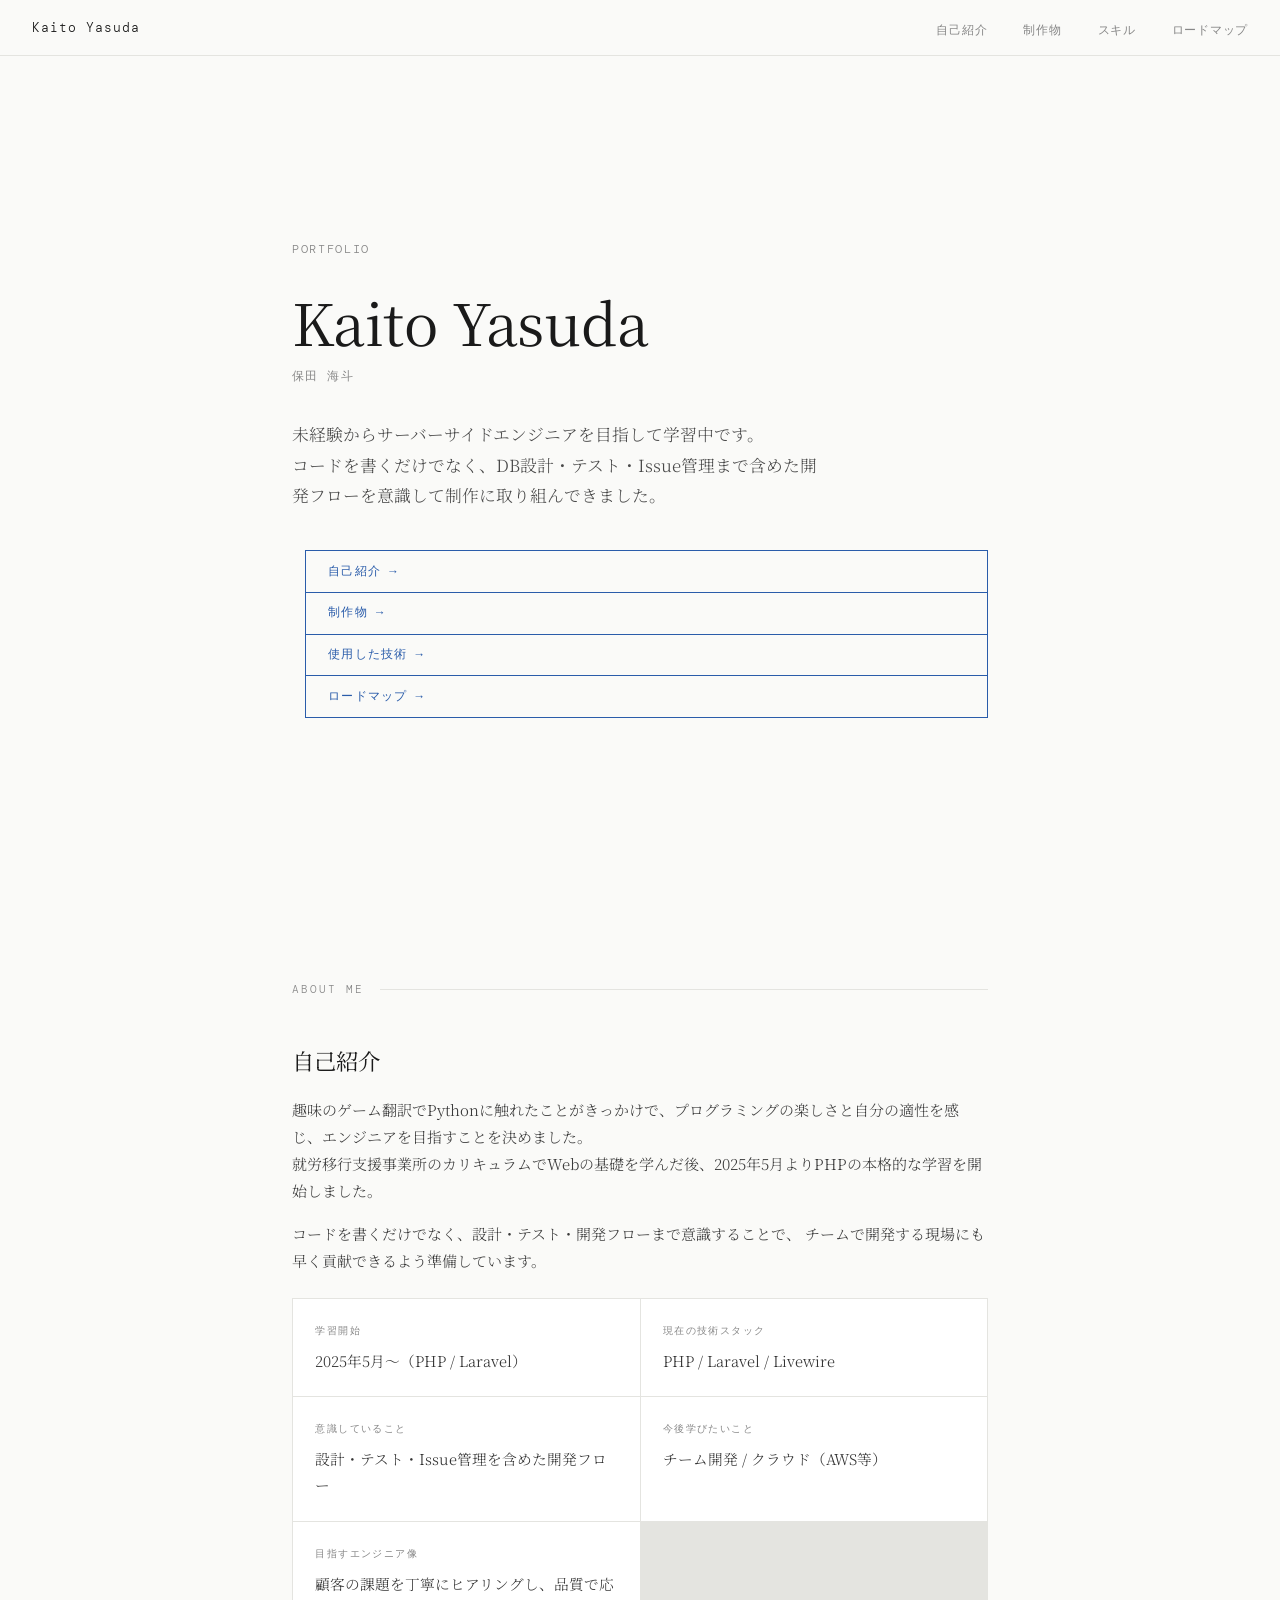
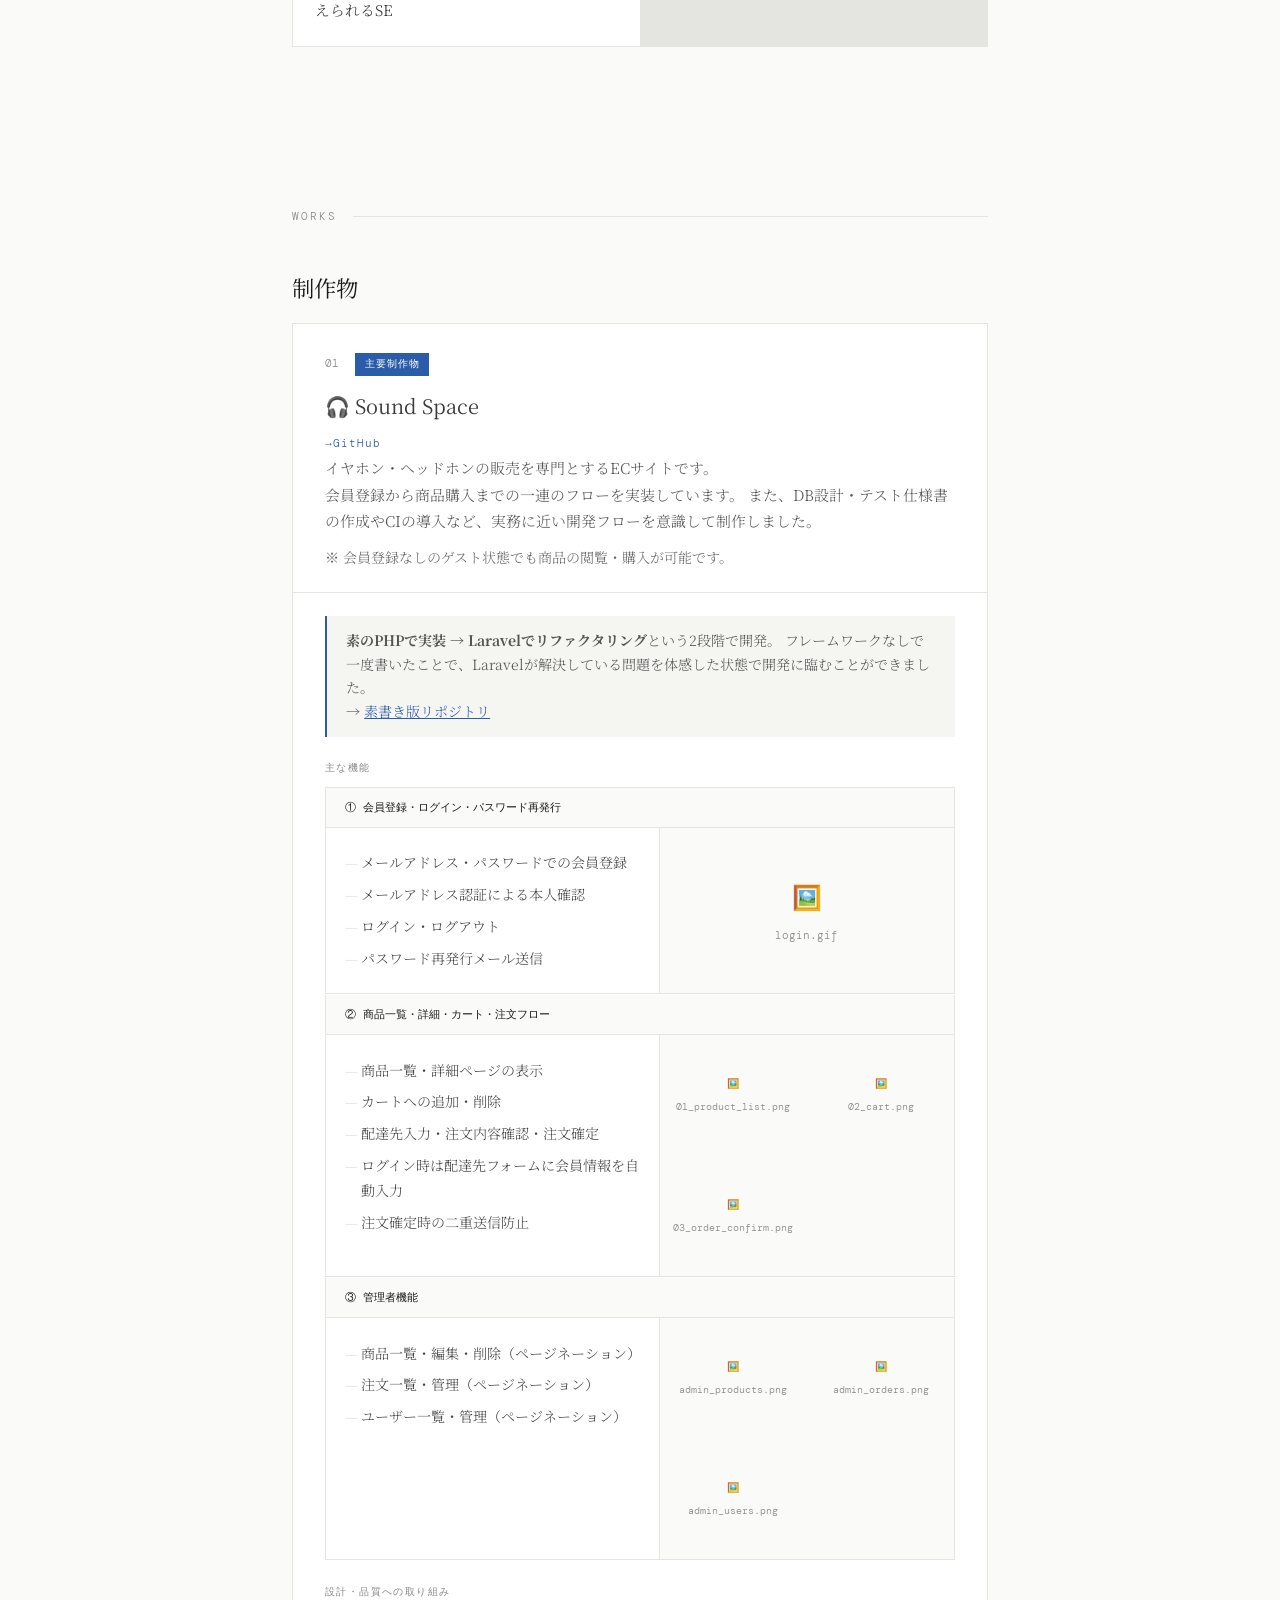
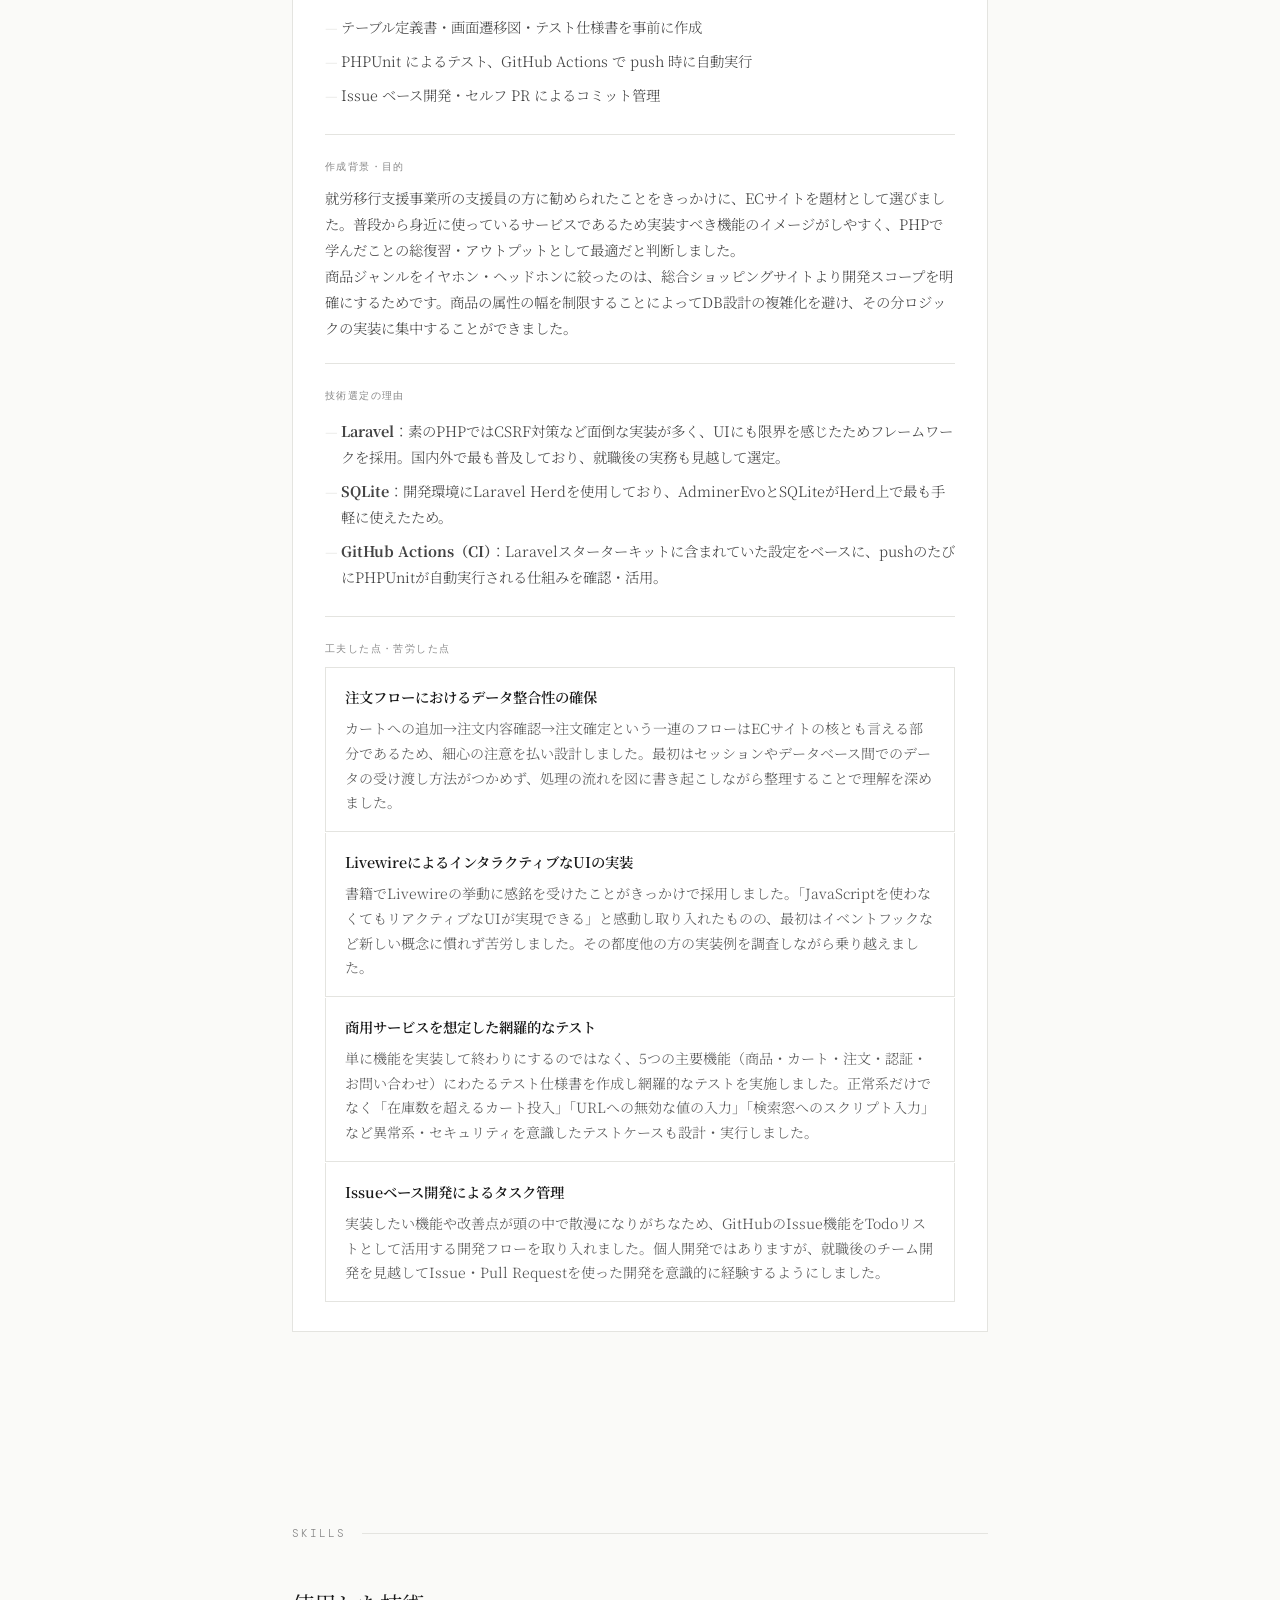
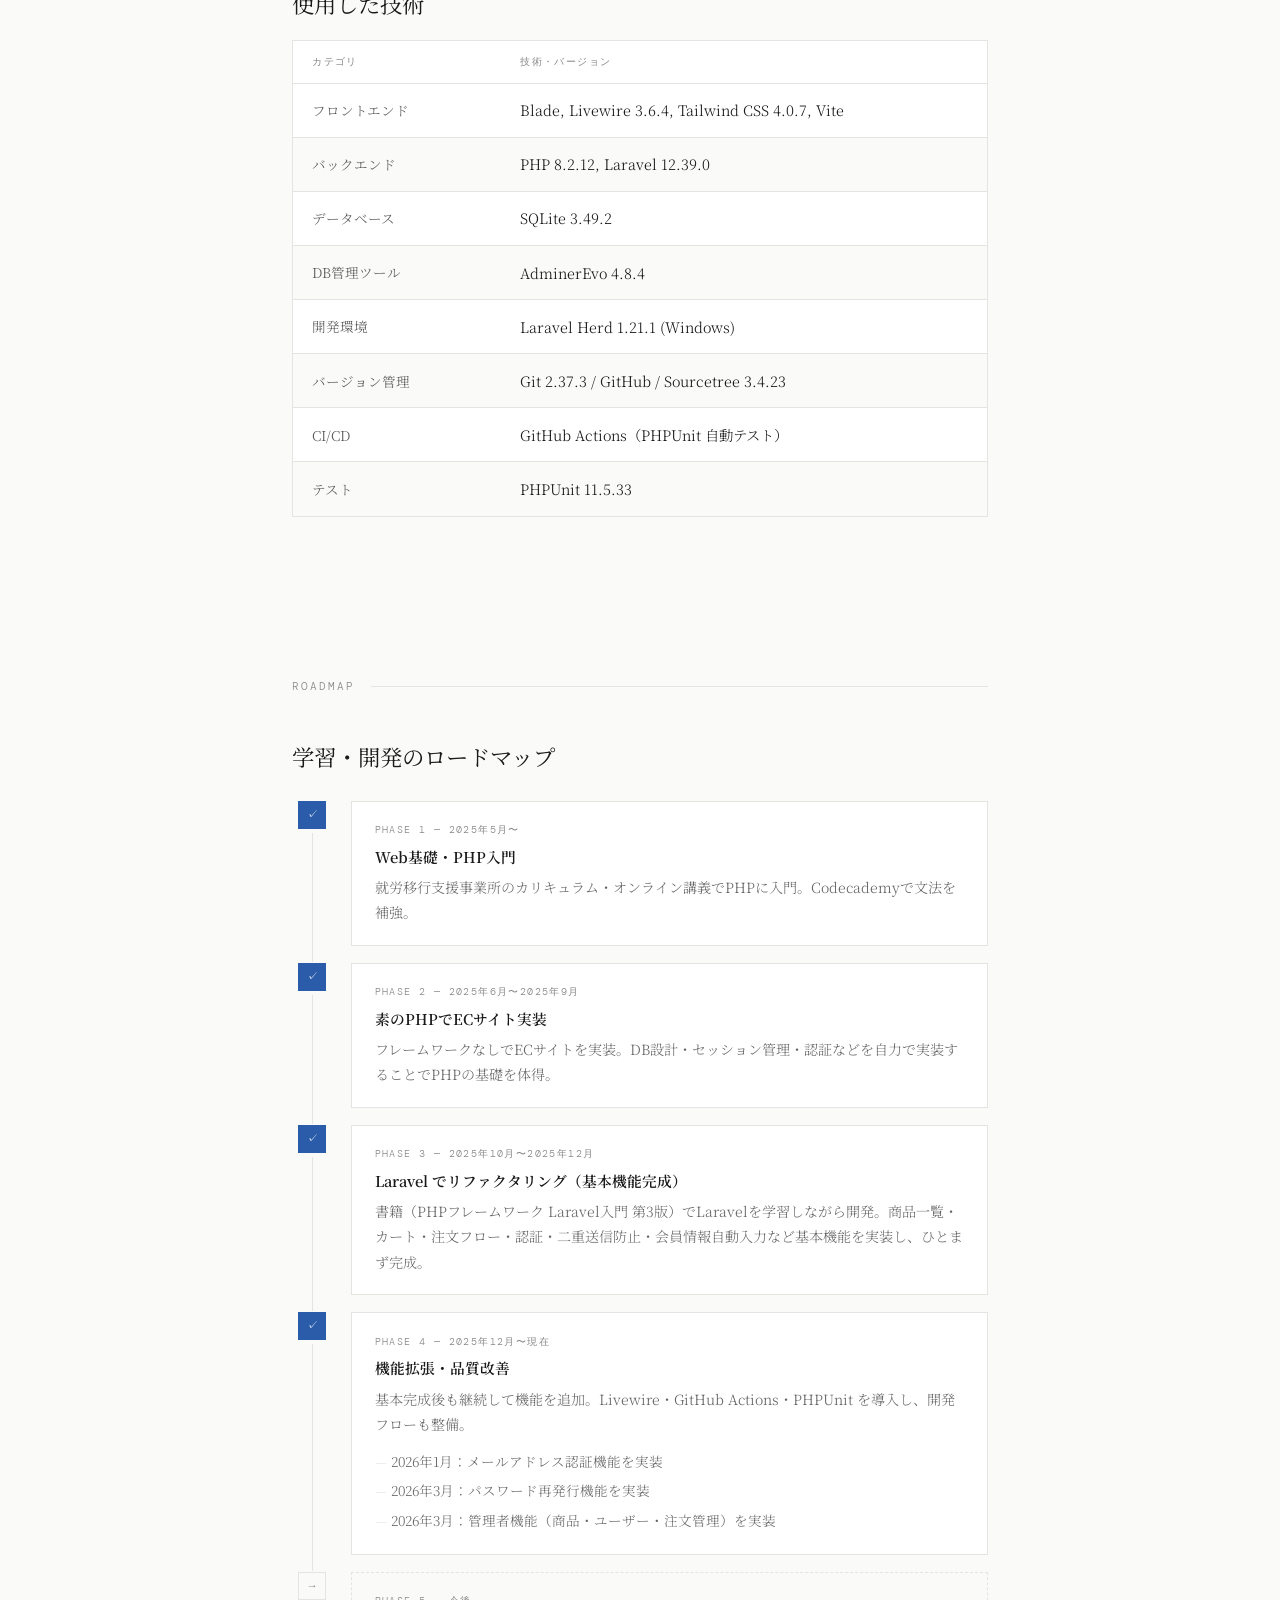
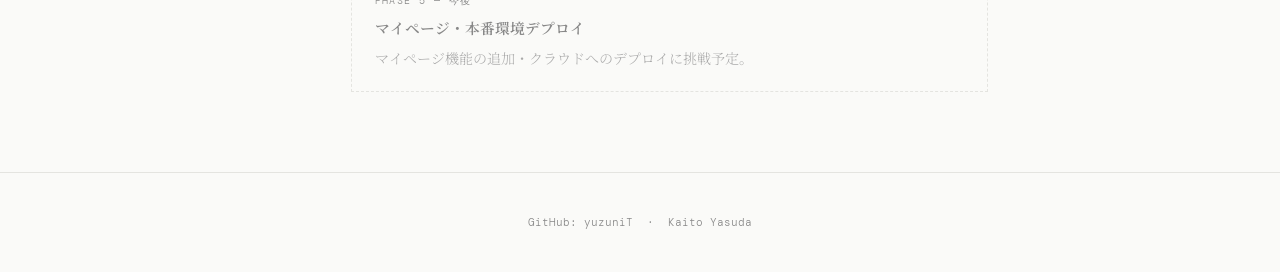
==== index.html @ 5528aaf4 "Add files via upload" ====
<!DOCTYPE html>
<html lang="ja">
<head>
  <meta charset="UTF-8">
  <meta name="viewport" content="width=device-width, initial-scale=1.0">
  <title>Portfolio | Kaito Yasuda</title>
  <link rel="preconnect" href="https://fonts.googleapis.com">
  <link href="https://fonts.googleapis.com/css2?family=Noto+Serif+JP:wght@300;400;600&family=DM+Mono:wght@300;400&display=swap" rel="stylesheet">
  <style>
    :root {
      --bg: #fafaf8;
      --text: #1a1a1a;
      --muted: #888;
      --accent: #2a5caa;
      --border: #e4e4e0;
      --card: #ffffff;
    }

    *, *::before, *::after { box-sizing: border-box; margin: 0; padding: 0; }
    html { scroll-behavior: smooth; }

    body {
      background: var(--bg);
      color: var(--text);
      font-family: 'Noto Serif JP', serif;
      font-weight: 300;
      line-height: 1.8;
      font-size: 15px;
    }

    /* ── HEADER ── */
    header {
      position: fixed;
      top: 0; left: 0; right: 0;
      z-index: 100;
      background: rgba(250,250,248,0.92);
      backdrop-filter: blur(8px);
      border-bottom: 1px solid var(--border);
      padding: 0 2rem;
      height: 56px;
      display: flex;
      align-items: center;
      justify-content: space-between;
    }

    .logo {
      font-family: 'DM Mono', monospace;
      font-size: 13px;
      letter-spacing: 0.08em;
      color: var(--text);
      text-decoration: none;
    }

    nav a {
      font-family: 'DM Mono', monospace;
      font-size: 12px;
      letter-spacing: 0.06em;
      color: var(--muted);
      text-decoration: none;
      margin-left: 2rem;
      transition: color 0.2s;
    }
    nav a:hover { color: var(--text); }

    /* ── LAYOUT ── */
    main { padding-top: 56px; }

    section {
      max-width: 760px;
      margin: 0 auto;
      padding: 80px 2rem;
    }

    .section-label {
      font-family: 'DM Mono', monospace;
      font-size: 11px;
      letter-spacing: 0.18em;
      color: var(--muted);
      text-transform: uppercase;
      margin-bottom: 2.5rem;
      display: flex;
      align-items: center;
      gap: 1rem;
    }
    .section-label::after {
      content: '';
      flex: 1;
      height: 1px;
      background: var(--border);
    }

    h1 {
      font-size: clamp(2rem, 5vw, 3rem);
      font-weight: 400;
      line-height: 1.3;
      letter-spacing: -0.01em;
      margin-bottom: 1.5rem;
    }

    h2 {
      font-size: 1.4rem;
      font-weight: 400;
      margin-bottom: 1rem;
    }

    p { color: #3a3a3a; margin-bottom: 1rem; }
    p:last-child { margin-bottom: 0; }

    /* ── HERO ── */
    #hero {
      min-height: calc(100vh - 56px);
      display: flex;
      flex-direction: column;
      justify-content: center;
      padding-top: 0;
      padding-bottom: 0;
    }

    .hero-sub {
      font-family: 'DM Mono', monospace;
      font-size: 12px;
      letter-spacing: 0.14em;
      color: var(--muted);
      margin-bottom: 1.5rem;
    }

    .hero-desc {
      font-size: 1.05rem;
      max-width: 540px;
      color: #4a4a4a;
      margin-bottom: 2.5rem;
    }

    .btn {
      display: inline-flex;
      align-items: center;
      gap: 0.5rem;
      font-family: 'DM Mono', monospace;
      font-size: 12px;
      letter-spacing: 0.1em;
      color: var(--accent);
      text-decoration: none;
      border: 1px solid var(--accent);
      padding: 0.6rem 1.4rem;
      transition: background 0.2s, color 0.2s;
    }
    .btn:hover { background: var(--accent); color: white; }

    /* ── STRENGTH ── */
    .strength-grid {
      display: grid;
      grid-template-columns: repeat(3, 1fr);
      gap: 1px;
      background: var(--border);
      border: 1px solid var(--border);
      margin-top: 1.5rem;
    }

    .strength-item {
      background: var(--card);
      padding: 1.4rem;
    }

    .strength-icon {
      font-size: 1.4rem;
      margin-bottom: 0.6rem;
    }

    .strength-title {
      font-size: 0.88rem;
      font-weight: 600;
      color: var(--text);
      margin-bottom: 0.4rem;
    }

    .strength-desc {
      font-size: 0.82rem;
      color: #666;
      line-height: 1.6;
      margin: 0;
    }

    /* ── SKILLS ── */
    .skill-grid {
      display: grid;
      grid-template-columns: repeat(auto-fill, minmax(200px, 1fr));
      gap: 1px;
      background: var(--border);
      border: 1px solid var(--border);
      margin-top: 1px;
    }

    .skill-item {
      background: var(--card);
      padding: 1.2rem 1.4rem;
    }

    .skill-cat {
      font-family: 'DM Mono', monospace;
      font-size: 10px;
      letter-spacing: 0.14em;
      color: var(--muted);
      text-transform: uppercase;
      margin-bottom: 0.5rem;
    }

    .skill-tags {
      display: flex;
      flex-wrap: wrap;
      gap: 0.4rem;
    }

    .tag {
      font-family: 'DM Mono', monospace;
      font-size: 11px;
      background: var(--bg);
      border: 1px solid var(--border);
      padding: 0.2rem 0.55rem;
      color: var(--text);
    }

    /* ── WORKS ── */
    .work-card {
      border: 1px solid var(--border);
      background: var(--card);
      margin-bottom: 2rem;
      overflow: hidden;
      transition: box-shadow 0.2s;
    }
    .work-card:hover { box-shadow: 0 4px 24px rgba(0,0,0,0.07); }

    .work-header {
      padding: 1.8rem 2rem 1.4rem;
      border-bottom: 1px solid var(--border);
    }

    .work-meta {
      display: flex;
      align-items: center;
      gap: 1rem;
      margin-bottom: 0.8rem;
    }

    .work-num {
      font-family: 'DM Mono', monospace;
      font-size: 11px;
      color: var(--muted);
    }

    .work-badge {
      font-family: 'DM Mono', monospace;
      font-size: 10px;
      letter-spacing: 0.1em;
      background: var(--accent);
      color: white;
      padding: 0.15rem 0.6rem;
    }

    .work-title {
      font-size: 1.25rem;
      font-weight: 400;
      margin-bottom: 0.6rem;
    }

    .work-desc { font-size: 0.93rem; color: #555; margin-bottom: 0; }

    .work-body { padding: 1.4rem 2rem 1.8rem; }

    .work-section-label {
      font-family: 'DM Mono', monospace;
      font-size: 10px;
      letter-spacing: 0.14em;
      color: var(--muted);
      text-transform: uppercase;
      margin-bottom: 0.6rem;
    }

    .work-tech {
      display: flex;
      flex-wrap: wrap;
      gap: 0.4rem;
      margin-bottom: 1.4rem;
    }

    .work-features { margin-bottom: 1.4rem; }

    .work-features ul { list-style: none; padding: 0; }

    .work-features li {
      font-size: 0.9rem;
      color: #444;
      padding: 0.25rem 0 0.25rem 1rem;
      position: relative;
    }
    .work-features li::before {
      content: '—';
      position: absolute;
      left: 0;
      color: var(--border);
    }

    .refactor-note {
      background: #f5f5f2;
      border-left: 2px solid var(--accent);
      padding: 0.8rem 1.2rem;
      margin-bottom: 1.4rem;
      font-size: 0.88rem;
      color: #555;
      line-height: 1.7;
    }
    .refactor-note a { color: var(--accent); }

    .work-links { display: flex; gap: 1rem; }

    .work-link {
      font-family: 'DM Mono', monospace;
      font-size: 11px;
      letter-spacing: 0.1em;
      color: var(--accent);
      text-decoration: none;
      border-bottom: 1px solid transparent;
      transition: border-color 0.2s;
    }
    .work-link:hover { border-color: var(--accent); }

    /* ── ABOUT ── */
    .about-grid {
      display: grid;
      grid-template-columns: 1fr 1fr;
      gap: 1px;
      background: var(--border);
      border: 1px solid var(--border);
      margin-top: 1.5rem;
    }

    .about-item {
      background: var(--card);
      padding: 1.4rem;
    }

    .about-label {
      font-family: 'DM Mono', monospace;
      font-size: 10px;
      letter-spacing: 0.14em;
      color: var(--muted);
      text-transform: uppercase;
      margin-bottom: 0.5rem;
    }

    .about-val { font-size: 0.92rem; color: #333; margin: 0; }

    /* ── FOOTER ── */
    footer {
      border-top: 1px solid var(--border);
      text-align: center;
      padding: 2.5rem;
      font-family: 'DM Mono', monospace;
      font-size: 11px;
      color: var(--muted);
    }
    footer a { color: var(--muted); text-decoration: none; }
    footer a:hover { color: var(--text); }

    /* ── FADE IN ── */
    .fade-in {
      opacity: 0;
      transform: translateY(16px);
      transition: opacity 0.6s ease, transform 0.6s ease;
    }
    .fade-in.visible { opacity: 1; transform: none; }

    @media (max-width: 600px) {
      .about-grid, .strength-grid { grid-template-columns: 1fr; }
      nav a { margin-left: 1rem; }
      .work-header, .work-body { padding-left: 1.2rem; padding-right: 1.2rem; }
    }
  </style>
</head>
<body>

<header>
  <a href="#" class="logo">Kaito Yasuda</a>
  <nav>
    <a href="#about">自己紹介</a>
    <a href="#works">制作物</a>
    <a href="#skills">スキル</a>
    <a href="#roadmap">ロードマップ</a>
  </nav>
</header>

<main>

  <!-- HERO -->
  <section id="hero">
    <p class="hero-sub">PORTFOLIO</p>
    <h1 style="font-size: clamp(2.4rem, 6vw, 3.6rem); margin-bottom: 0.4rem;">Kaito Yasuda</h1>
    <p style="font-family: 'DM Mono', monospace; font-size: 12px; letter-spacing: 0.12em; color: var(--muted); margin-bottom: 2rem;">保田 海斗</p>
    <p class="hero-desc">
      未経験からサーバーサイドエンジニアを目指して学習中です。<br>
      コードを書くだけでなく、DB設計・テスト・Issue管理まで含めた開発フローを意識して制作に取り組んできました。
    </p>
    <a href="#about" class="btn" style="margin-left: 0.8rem; margin-bottom: -1px;">自己紹介 →</a>
    <a href="#works" class="btn" style="margin-left: 0.8rem; margin-bottom: -1px;">制作物 →</a>
    <a href="#skills" class="btn" style="margin-left: 0.8rem; margin-bottom: -1px;">使用した技術 →</a>
    <a href="#roadmap" class="btn" style="margin-left: 0.8rem; margin-bottom: -1px;">ロードマップ →</a>
  </section>

  <!-- ABOUT -->
  <section id="about">
    <p class="section-label">About Me</p>
    <h2>自己紹介</h2>
    <p>
      趣味のゲーム翻訳でPythonに触れたことがきっかけで、プログラミングの楽しさと自分の適性を感じ、エンジニアを目指すことを決めました。<br>
      就労移行支援事業所のカリキュラムでWebの基礎を学んだ後、2025年5月よりPHPの本格的な学習を開始しました。
    </p>
    <p>
      コードを書くだけでなく、設計・テスト・開発フローまで意識することで、
      チームで開発する現場にも早く貢献できるよう準備しています。
    </p>
    <div class="about-grid fade-in">
      <div class="about-item">
        <p class="about-label">学習開始</p>
        <p class="about-val">2025年5月〜（PHP / Laravel）</p>
      </div>
      <div class="about-item">
        <p class="about-label">現在の技術スタック</p>
        <p class="about-val">PHP / Laravel / Livewire</p>
      </div>
      <div class="about-item">
        <p class="about-label">意識していること</p>
        <p class="about-val">設計・テスト・Issue管理を含めた開発フロー</p>
      </div>
      <div class="about-item">
        <p class="about-label">今後学びたいこと</p>
        <p class="about-val">チーム開発 / クラウド（AWS等）</p>
      </div>
      <div class="about-item">
        <p class="about-label">目指すエンジニア像</p>
        <p class="about-val">顧客の課題を丁寧にヒアリングし、品質で応えられるSE</p>
      </div>
    </div>
  </section>

  <!-- WORKS -->
  <section id="works">
    <p class="section-label">Works</p>
    <h2>制作物</h2>

    <div class="work-card fade-in">
      <div class="work-header">
        <div class="work-meta">
          <span class="work-num">01</span>
          <span class="work-badge">主要制作物</span>
        </div>
        <p class="work-title">🎧️ Sound Space</p>

        <div class="work-links">
          <a href="https://github.com/yuzuniT/shop_laravel" target="_blank" class="work-link">→GitHub</a>
        </div>

        <p class="work-desc">
          イヤホン・ヘッドホンの販売を専門とするECサイトです。<br>
          会員登録から商品購入までの一連のフローを実装しています。
          また、DB設計・テスト仕様書の作成やCIの導入など、実務に近い開発フローを意識して制作しました。
        </p>
        <p style="font-size: 0.88rem; color: #666; margin-top: 0.6rem;">
          ※ 会員登録なしのゲスト状態でも商品の閲覧・購入が可能です。
        </p>
      </div>
      <div class="work-body">

        <div class="refactor-note">
          <strong>素のPHPで実装 → Laravelでリファクタリング</strong>という2段階で開発。
          フレームワークなしで一度書いたことで、Laravelが解決している問題を体感した状態で開発に臨むことができました。<br>
          → <a href="https://github.com/yuzuniT/shop" target="_blank">素書き版リポジトリ</a>
        </div>

        <div class="work-features">
          <p class="work-section-label">主な機能</p>

          <!-- 機能①：会員登録・認証 -->
          <div style="border: 1px solid var(--border); margin-bottom: 1px;">
            <div style="background: var(--bg); padding: 0.6rem 1.2rem; border-bottom: 1px solid var(--border);">
              <p style="font-family: 'DM Mono', monospace; font-size: 11px; color: var(--text); margin: 0;">① 会員登録・ログイン・パスワード再発行</p>
            </div>
            <div style="display: flex; gap: 0; flex-wrap: wrap;">
              <div style="flex: 1; min-width: 260px; padding: 1.2rem; border-right: 1px solid var(--border);">
                <ul style="list-style: none; padding: 0; margin: 0;">
                  <li style="font-size: 0.88rem; color: #444; padding: 0.2rem 0 0.2rem 1rem; position: relative;"><span style="position: absolute; left: 0; color: var(--border);">—</span>メールアドレス・パスワードでの会員登録</li>
                  <li style="font-size: 0.88rem; color: #444; padding: 0.2rem 0 0.2rem 1rem; position: relative;"><span style="position: absolute; left: 0; color: var(--border);">—</span>メールアドレス認証による本人確認</li>
                  <li style="font-size: 0.88rem; color: #444; padding: 0.2rem 0 0.2rem 1rem; position: relative;"><span style="position: absolute; left: 0; color: var(--border);">—</span>ログイン・ログアウト</li>
                  <li style="font-size: 0.88rem; color: #444; padding: 0.2rem 0 0.2rem 1rem; position: relative;"><span style="position: absolute; left: 0; color: var(--border);">—</span>パスワード再発行メール送信</li>
                </ul>
              </div>
              <div style="flex: 1; min-width: 260px; background: var(--bg); display: flex; align-items: center; justify-content: center; min-height: 160px;">
                <img src="docs/screenshots/login.gif" alt="ログインの流れ" style="width: 100%; display: block;" onerror="this.style.display='none'; this.nextElementSibling.style.display='flex';">
                <div style="display: none; flex-direction: column; align-items: center; justify-content: center; min-height: 160px; color: var(--muted); font-family: 'DM Mono', monospace; font-size: 11px; gap: 0.4rem; width: 100%;">
                  <span style="font-size: 1.5rem;">🖼️</span><span>login.gif</span>
                </div>
              </div>
            </div>
          </div>

          <!-- 機能②：商品・購入フロー -->
          <div style="border: 1px solid var(--border); border-top: none; margin-bottom: 1px;">
            <div style="background: var(--bg); padding: 0.6rem 1.2rem; border-bottom: 1px solid var(--border);">
              <p style="font-family: 'DM Mono', monospace; font-size: 11px; color: var(--text); margin: 0;">② 商品一覧・詳細・カート・注文フロー</p>
            </div>
            <div style="display: flex; gap: 0; flex-wrap: wrap;">
              <div style="flex: 1; min-width: 260px; padding: 1.2rem; border-right: 1px solid var(--border);">
                <ul style="list-style: none; padding: 0; margin: 0;">
                  <li style="font-size: 0.88rem; color: #444; padding: 0.2rem 0 0.2rem 1rem; position: relative;"><span style="position: absolute; left: 0; color: var(--border);">—</span>商品一覧・詳細ページの表示</li>
                  <li style="font-size: 0.88rem; color: #444; padding: 0.2rem 0 0.2rem 1rem; position: relative;"><span style="position: absolute; left: 0; color: var(--border);">—</span>カートへの追加・削除</li>
                  <li style="font-size: 0.88rem; color: #444; padding: 0.2rem 0 0.2rem 1rem; position: relative;"><span style="position: absolute; left: 0; color: var(--border);">—</span>配達先入力・注文内容確認・注文確定</li>
                  <li style="font-size: 0.88rem; color: #444; padding: 0.2rem 0 0.2rem 1rem; position: relative;"><span style="position: absolute; left: 0; color: var(--border);">—</span>ログイン時は配達先フォームに会員情報を自動入力</li>
                  <li style="font-size: 0.88rem; color: #444; padding: 0.2rem 0 0.2rem 1rem; position: relative;"><span style="position: absolute; left: 0; color: var(--border);">—</span>注文確定時の二重送信防止</li>
                </ul>
              </div>
              <div style="flex: 1; min-width: 260px; background: var(--bg); display: grid; grid-template-columns: 1fr 1fr; gap: 1px;">
                <img src="docs/screenshots/01_product_list.png" alt="商品一覧" style="width: 100%; display: block;" onerror="this.style.display='none'; this.nextElementSibling.style.display='flex';">
                <div style="display: none; align-items: center; justify-content: center; min-height: 120px; color: var(--muted); font-family: 'DM Mono', monospace; font-size: 10px; background: var(--bg); flex-direction: column; gap: 0.3rem;"><span>🖼️</span><span>01_product_list.png</span></div>
                <img src="docs/screenshots/02_cart.png" alt="カート" style="width: 100%; display: block;" onerror="this.style.display='none'; this.nextElementSibling.style.display='flex';">
                <div style="display: none; align-items: center; justify-content: center; min-height: 120px; color: var(--muted); font-family: 'DM Mono', monospace; font-size: 10px; background: var(--bg); flex-direction: column; gap: 0.3rem;"><span>🖼️</span><span>02_cart.png</span></div>
                <img src="docs/screenshots/03_order_confirm.png" alt="注文確認" style="width: 100%; display: block;" onerror="this.style.display='none'; this.nextElementSibling.style.display='flex';">
                <div style="display: none; align-items: center; justify-content: center; min-height: 120px; color: var(--muted); font-family: 'DM Mono', monospace; font-size: 10px; background: var(--bg); flex-direction: column; gap: 0.3rem;"><span>🖼️</span><span>03_order_confirm.png</span></div>
              </div>
            </div>
          </div>

          <!-- 機能③：管理者機能 -->
          <div style="border: 1px solid var(--border); border-top: none;">
            <div style="background: var(--bg); padding: 0.6rem 1.2rem; border-bottom: 1px solid var(--border);">
              <p style="font-family: 'DM Mono', monospace; font-size: 11px; color: var(--text); margin: 0;">③ 管理者機能</p>
            </div>
            <div style="display: flex; gap: 0; flex-wrap: wrap;">
              <div style="flex: 1; min-width: 260px; padding: 1.2rem; border-right: 1px solid var(--border);">
                <ul style="list-style: none; padding: 0; margin: 0;">
                  <li style="font-size: 0.88rem; color: #444; padding: 0.2rem 0 0.2rem 1rem; position: relative;"><span style="position: absolute; left: 0; color: var(--border);">—</span>商品一覧・編集・削除（ページネーション）</li>
                  <li style="font-size: 0.88rem; color: #444; padding: 0.2rem 0 0.2rem 1rem; position: relative;"><span style="position: absolute; left: 0; color: var(--border);">—</span>注文一覧・管理（ページネーション）</li>
                  <li style="font-size: 0.88rem; color: #444; padding: 0.2rem 0 0.2rem 1rem; position: relative;"><span style="position: absolute; left: 0; color: var(--border);">—</span>ユーザー一覧・管理（ページネーション）</li>
                </ul>
              </div>
              <div style="flex: 1; min-width: 260px; background: var(--bg); display: grid; grid-template-columns: 1fr 1fr; gap: 1px;">
                <img src="docs/screenshots/admin_products.png" alt="管理者商品一覧" style="width: 100%; display: block;" onerror="this.style.display='none'; this.nextElementSibling.style.display='flex';">
                <div style="display: none; align-items: center; justify-content: center; min-height: 120px; color: var(--muted); font-family: 'DM Mono', monospace; font-size: 10px; background: var(--bg); flex-direction: column; gap: 0.3rem;"><span>🖼️</span><span>admin_products.png</span></div>
                <img src="docs/screenshots/admin_orders.png" alt="管理者注文一覧" style="width: 100%; display: block;" onerror="this.style.display='none'; this.nextElementSibling.style.display='flex';">
                <div style="display: none; align-items: center; justify-content: center; min-height: 120px; color: var(--muted); font-family: 'DM Mono', monospace; font-size: 10px; background: var(--bg); flex-direction: column; gap: 0.3rem;"><span>🖼️</span><span>admin_orders.png</span></div>
                <img src="docs/screenshots/admin_users.png" alt="管理者ユーザー一覧" style="width: 100%; display: block;" onerror="this.style.display='none'; this.nextElementSibling.style.display='flex';">
                <div style="display: none; align-items: center; justify-content: center; min-height: 120px; color: var(--muted); font-family: 'DM Mono', monospace; font-size: 10px; background: var(--bg); flex-direction: column; gap: 0.3rem;"><span>🖼️</span><span>admin_users.png</span></div>
              </div>
            </div>
          </div>

        </div>

        <div class="work-features">
          <p class="work-section-label">設計・品質への取り組み</p>
          <ul>
            <li>テーブル定義書・画面遷移図・テスト仕様書を事前に作成</li>
            <li>PHPUnit によるテスト、GitHub Actions で push 時に自動実行</li>
            <li>Issue ベース開発・セルフ PR によるコミット管理</li>
          </ul>
        </div>

        <div style="margin-top: 1.4rem; padding-top: 1.4rem; border-top: 1px solid var(--border);">
          <p class="work-section-label">作成背景・目的</p>
          <p style="font-size: 0.9rem; color: #444; margin-bottom: 0.6rem;">就労移行支援事業所の支援員の方に勧められたことをきっかけに、ECサイトを題材として選びました。普段から身近に使っているサービスであるため実装すべき機能のイメージがしやすく、PHPで学んだことの総復習・アウトプットとして最適だと判断しました。
            <br>商品ジャンルをイヤホン・ヘッドホンに絞ったのは、総合ショッピングサイトより開発スコープを明確にするためです。商品の属性の幅を制限することによってDB設計の複雑化を避け、その分ロジックの実装に集中することができました。</p>
        </div>

        <div style="margin-top: 1.4rem; padding-top: 1.4rem; border-top: 1px solid var(--border);">
          <p class="work-section-label">技術選定の理由</p>
          <ul class="work-features" style="margin-bottom: 0;">
            <ul>
              <li><strong>Laravel</strong>：素のPHPではCSRF対策など面倒な実装が多く、UIにも限界を感じたためフレームワークを採用。国内外で最も普及しており、就職後の実務も見越して選定。</li>
              <li><strong>SQLite</strong>：開発環境にLaravel Herdを使用しており、AdminerEvoとSQLiteがHerd上で最も手軽に使えたため。</li>
              <li><strong>GitHub Actions（CI）</strong>：Laravelスターターキットに含まれていた設定をベースに、pushのたびにPHPUnitが自動実行される仕組みを確認・活用。</li>
            </ul>
          </ul>
        </div>

        <div style="margin-top: 1.4rem; padding-top: 1.4rem; border-top: 1px solid var(--border);">
          <p class="work-section-label">工夫した点・苦労した点</p>
          <dl style="margin: 0;">

            <div style="border: 1px solid var(--border); margin-bottom: 1px; padding: 1rem 1.2rem;">
              <dt style="font-size: 0.9rem; font-weight: 600; color: var(--text); margin-bottom: 0.4rem;">注文フローにおけるデータ整合性の確保</dt>
              <dd style="font-size: 0.88rem; color: #555; line-height: 1.75; margin: 0;">カートへの追加→注文内容確認→注文確定という一連のフローはECサイトの核とも言える部分であるため、細心の注意を払い設計しました。最初はセッションやデータベース間でのデータの受け渡し方法がつかめず、処理の流れを図に書き起こしながら整理することで理解を深めました。</dd>
            </div>

            <div style="border: 1px solid var(--border); border-top: none; margin-bottom: 1px; padding: 1rem 1.2rem;">
              <dt style="font-size: 0.9rem; font-weight: 600; color: var(--text); margin-bottom: 0.4rem;">LivewireによるインタラクティブなUIの実装</dt>
              <dd style="font-size: 0.88rem; color: #555; line-height: 1.75; margin: 0;">書籍でLivewireの挙動に感銘を受けたことがきっかけで採用しました。「JavaScriptを使わなくてもリアクティブなUIが実現できる」と感動し取り入れたものの、最初はイベントフックなど新しい概念に慣れず苦労しました。その都度他の方の実装例を調査しながら乗り越えました。</dd>
            </div>

            <div style="border: 1px solid var(--border); border-top: none; margin-bottom: 1px; padding: 1rem 1.2rem;">
              <dt style="font-size: 0.9rem; font-weight: 600; color: var(--text); margin-bottom: 0.4rem;">商用サービスを想定した網羅的なテスト</dt>
              <dd style="font-size: 0.88rem; color: #555; line-height: 1.75; margin: 0;">単に機能を実装して終わりにするのではなく、5つの主要機能（商品・カート・注文・認証・お問い合わせ）にわたるテスト仕様書を作成し網羅的なテストを実施しました。正常系だけでなく「在庫数を超えるカート投入」「URLへの無効な値の入力」「検索窓へのスクリプト入力」など異常系・セキュリティを意識したテストケースも設計・実行しました。</dd>
            </div>

            <div style="border: 1px solid var(--border); border-top: none; padding: 1rem 1.2rem;">
              <dt style="font-size: 0.9rem; font-weight: 600; color: var(--text); margin-bottom: 0.4rem;">Issueベース開発によるタスク管理</dt>
              <dd style="font-size: 0.88rem; color: #555; line-height: 1.75; margin: 0;">実装したい機能や改善点が頭の中で散漫になりがちなため、GitHubのIssue機能をTodoリストとして活用する開発フローを取り入れました。個人開発ではありますが、就職後のチーム開発を見越してIssue・Pull Requestを使った開発を意識的に経験するようにしました。</dd>
            </div>

          </dl>
        </div>
      </div>
    </div>

  </section>

  <!-- SKILLS -->
  <section id="skills">
    <p class="section-label">Skills</p>
    <h2>使用した技術</h2>

    <table class="fade-in" style="width: 100%; border-collapse: collapse; margin-top: 1rem; font-size: 0.9rem;">
      <thead>
        <tr style="background: var(--card); border: 1px solid var(--border);">
          <th style="padding: 0.75rem 1.2rem; text-align: left; font-family: 'DM Mono', monospace; font-size: 10px; letter-spacing: 0.14em; color: var(--muted); text-transform: uppercase; font-weight: 400; width: 30%;">カテゴリ</th>
          <th style="padding: 0.75rem 1.2rem; text-align: left; font-family: 'DM Mono', monospace; font-size: 10px; letter-spacing: 0.14em; color: var(--muted); text-transform: uppercase; font-weight: 400;">技術・バージョン</th>
        </tr>
      </thead>
      <tbody>
        <tr style="border: 1px solid var(--border); border-top: none;">
          <td style="padding: 0.85rem 1.2rem; background: var(--card); color: #555; font-size: 0.85rem;">フロントエンド</td>
          <td style="padding: 0.85rem 1.2rem; background: var(--card); color: var(--text);">Blade, Livewire 3.6.4, Tailwind CSS 4.0.7, Vite</td>
        </tr>
        <tr style="border: 1px solid var(--border); border-top: none;">
          <td style="padding: 0.85rem 1.2rem; background: var(--bg); color: #555; font-size: 0.85rem;">バックエンド</td>
          <td style="padding: 0.85rem 1.2rem; background: var(--bg); color: var(--text);">PHP 8.2.12, Laravel 12.39.0</td>
        </tr>
        <tr style="border: 1px solid var(--border); border-top: none;">
          <td style="padding: 0.85rem 1.2rem; background: var(--card); color: #555; font-size: 0.85rem;">データベース</td>
          <td style="padding: 0.85rem 1.2rem; background: var(--card); color: var(--text);">SQLite 3.49.2</td>
        </tr>
        <tr style="border: 1px solid var(--border); border-top: none;">
          <td style="padding: 0.85rem 1.2rem; background: var(--bg); color: #555; font-size: 0.85rem;">DB管理ツール</td>
          <td style="padding: 0.85rem 1.2rem; background: var(--bg); color: var(--text);">AdminerEvo 4.8.4</td>
        </tr>
        <tr style="border: 1px solid var(--border); border-top: none;">
          <td style="padding: 0.85rem 1.2rem; background: var(--card); color: #555; font-size: 0.85rem;">開発環境</td>
          <td style="padding: 0.85rem 1.2rem; background: var(--card); color: var(--text);">Laravel Herd 1.21.1 (Windows)</td>
        </tr>
        <tr style="border: 1px solid var(--border); border-top: none;">
          <td style="padding: 0.85rem 1.2rem; background: var(--bg); color: #555; font-size: 0.85rem;">バージョン管理</td>
          <td style="padding: 0.85rem 1.2rem; background: var(--bg); color: var(--text);">Git 2.37.3 / GitHub / Sourcetree 3.4.23</td>
        </tr>
        <tr style="border: 1px solid var(--border); border-top: none;">
          <td style="padding: 0.85rem 1.2rem; background: var(--card); color: #555; font-size: 0.85rem;">CI/CD</td>
          <td style="padding: 0.85rem 1.2rem; background: var(--card); color: var(--text);">GitHub Actions（PHPUnit 自動テスト）</td>
        </tr>
        <tr style="border: 1px solid var(--border); border-top: none;">
          <td style="padding: 0.85rem 1.2rem; background: var(--bg); color: #555; font-size: 0.85rem;">テスト</td>
          <td style="padding: 0.85rem 1.2rem; background: var(--bg); color: var(--text);">PHPUnit 11.5.33</td>
        </tr>
      </tbody>
    </table>
  </section>

  <!-- ROADMAP -->
  <section id="roadmap">
    <p class="section-label">Roadmap</p>
    <h2>学習・開発のロードマップ</h2>
    <div style="margin-top: 1.5rem;">

      <div style="display: flex; gap: 1.2rem; margin-bottom: 1px;">
        <div style="display: flex; flex-direction: column; align-items: center; min-width: 40px;">
          <div style="width: 28px; height: 28px; background: var(--accent); color: white; display: flex; align-items: center; justify-content: center; font-family: 'DM Mono', monospace; font-size: 11px; flex-shrink: 0;">✓</div>
          <div style="width: 1px; background: var(--border); flex: 1; margin-top: 4px;"></div>
        </div>
        <div style="background: var(--card); border: 1px solid var(--border); padding: 1.2rem 1.4rem; flex: 1; margin-bottom: 1rem;">
          <p style="font-family: 'DM Mono', monospace; font-size: 10px; letter-spacing: 0.14em; color: var(--muted); text-transform: uppercase; margin-bottom: 0.3rem;">Phase 1 — 2025年5月〜</p>
          <p style="font-weight: 600; font-size: 0.92rem; margin-bottom: 0.3rem; color: var(--text);">Web基礎・PHP入門</p>
          <p style="font-size: 0.88rem; color: #666; margin: 0;">就労移行支援事業所のカリキュラム・オンライン講義でPHPに入門。Codecademyで文法を補強。</p>
        </div>
      </div>

      <div style="display: flex; gap: 1.2rem; margin-bottom: 1px;">
        <div style="display: flex; flex-direction: column; align-items: center; min-width: 40px;">
          <div style="width: 28px; height: 28px; background: var(--accent); color: white; display: flex; align-items: center; justify-content: center; font-family: 'DM Mono', monospace; font-size: 11px; flex-shrink: 0;">✓</div>
          <div style="width: 1px; background: var(--border); flex: 1; margin-top: 4px;"></div>
        </div>
        <div style="background: var(--card); border: 1px solid var(--border); padding: 1.2rem 1.4rem; flex: 1; margin-bottom: 1rem;">
          <p style="font-family: 'DM Mono', monospace; font-size: 10px; letter-spacing: 0.14em; color: var(--muted); text-transform: uppercase; margin-bottom: 0.3rem;">Phase 2 — 2025年6月〜2025年9月</p>
          <p style="font-weight: 600; font-size: 0.92rem; margin-bottom: 0.3rem; color: var(--text);">素のPHPでECサイト実装</p>
          <p style="font-size: 0.88rem; color: #666; margin: 0;">フレームワークなしでECサイトを実装。DB設計・セッション管理・認証などを自力で実装することでPHPの基礎を体得。</p>
        </div>
      </div>

      <div style="display: flex; gap: 1.2rem; margin-bottom: 1px;">
        <div style="display: flex; flex-direction: column; align-items: center; min-width: 40px;">
          <div style="width: 28px; height: 28px; background: var(--accent); color: white; display: flex; align-items: center; justify-content: center; font-family: 'DM Mono', monospace; font-size: 11px; flex-shrink: 0;">✓</div>
          <div style="width: 1px; background: var(--border); flex: 1; margin-top: 4px;"></div>
        </div>
        <div style="background: var(--card); border: 1px solid var(--border); padding: 1.2rem 1.4rem; flex: 1; margin-bottom: 1rem;">
          <p style="font-family: 'DM Mono', monospace; font-size: 10px; letter-spacing: 0.14em; color: var(--muted); text-transform: uppercase; margin-bottom: 0.3rem;">Phase 3 — 2025年10月〜2025年12月</p>
          <p style="font-weight: 600; font-size: 0.92rem; margin-bottom: 0.3rem; color: var(--text);">Laravel でリファクタリング（基本機能完成）</p>
          <p style="font-size: 0.88rem; color: #666; margin: 0;">書籍（PHPフレームワーク Laravel入門 第3版）でLaravelを学習しながら開発。商品一覧・カート・注文フロー・認証・二重送信防止・会員情報自動入力など基本機能を実装し、ひとまず完成。</p>
        </div>
      </div>

      <div style="display: flex; gap: 1.2rem; margin-bottom: 1px;">
        <div style="display: flex; flex-direction: column; align-items: center; min-width: 40px;">
          <div style="width: 28px; height: 28px; background: var(--accent); color: white; display: flex; align-items: center; justify-content: center; font-family: 'DM Mono', monospace; font-size: 11px; flex-shrink: 0;">✓</div>
          <div style="width: 1px; background: var(--border); flex: 1; margin-top: 4px;"></div>
        </div>
        <div style="background: var(--card); border: 1px solid var(--border); padding: 1.2rem 1.4rem; flex: 1; margin-bottom: 1rem;">
          <p style="font-family: 'DM Mono', monospace; font-size: 10px; letter-spacing: 0.14em; color: var(--muted); text-transform: uppercase; margin-bottom: 0.3rem;">Phase 4 — 2025年12月〜現在</p>
          <p style="font-weight: 600; font-size: 0.92rem; margin-bottom: 0.3rem; color: var(--text);">機能拡張・品質改善</p>
          <p style="font-size: 0.88rem; color: #666; margin-bottom: 0.6rem;">基本完成後も継続して機能を追加。Livewire・GitHub Actions・PHPUnit を導入し、開発フローも整備。</p>
          <ul style="list-style: none; padding: 0; margin: 0;">
            <li style="font-size: 0.85rem; color: #666; padding: 0.15rem 0 0.15rem 1rem; position: relative;"><span style="position: absolute; left: 0; color: var(--border);">—</span>2026年1月：メールアドレス認証機能を実装</li>
            <li style="font-size: 0.85rem; color: #666; padding: 0.15rem 0 0.15rem 1rem; position: relative;"><span style="position: absolute; left: 0; color: var(--border);">—</span>2026年3月：パスワード再発行機能を実装</li>
            <li style="font-size: 0.85rem; color: #666; padding: 0.15rem 0 0.15rem 1rem; position: relative;"><span style="position: absolute; left: 0; color: var(--border);">—</span>2026年3月：管理者機能（商品・ユーザー・注文管理）を実装</li>
          </ul>
        </div>
      </div>

      <div style="display: flex; gap: 1.2rem;">
        <div style="display: flex; flex-direction: column; align-items: center; min-width: 40px;">
          <div style="width: 28px; height: 28px; background: var(--bg); border: 1px solid var(--border); color: var(--muted); display: flex; align-items: center; justify-content: center; font-family: 'DM Mono', monospace; font-size: 11px; flex-shrink: 0;">→</div>
        </div>
        <div style="background: var(--bg); border: 1px dashed var(--border); padding: 1.2rem 1.4rem; flex: 1;">
          <p style="font-family: 'DM Mono', monospace; font-size: 10px; letter-spacing: 0.14em; color: var(--muted); text-transform: uppercase; margin-bottom: 0.3rem;">Phase 5 — 今後</p>
          <p style="font-weight: 600; font-size: 0.92rem; margin-bottom: 0.3rem; color: var(--muted);">マイページ・本番環境デプロイ</p>
          <p style="font-size: 0.88rem; color: #aaa; margin: 0;">マイページ機能の追加・クラウドへのデプロイに挑戦予定。</p>
        </div>
      </div>

    </div>
  </section>


</main>

<footer>
  <a href="https://github.com/yuzuniT" target="_blank">GitHub: yuzuniT</a>
  &nbsp;·&nbsp;
  <span>Kaito Yasuda</span>
</footer>

<script>
  const observer = new IntersectionObserver((entries) => {
    entries.forEach(e => {
      if (e.isIntersecting) e.target.classList.add('visible');
    });
  }, { threshold: 0.1 });

  document.querySelectorAll('.fade-in').forEach(el => observer.observe(el));
</script>

</body>
</html>
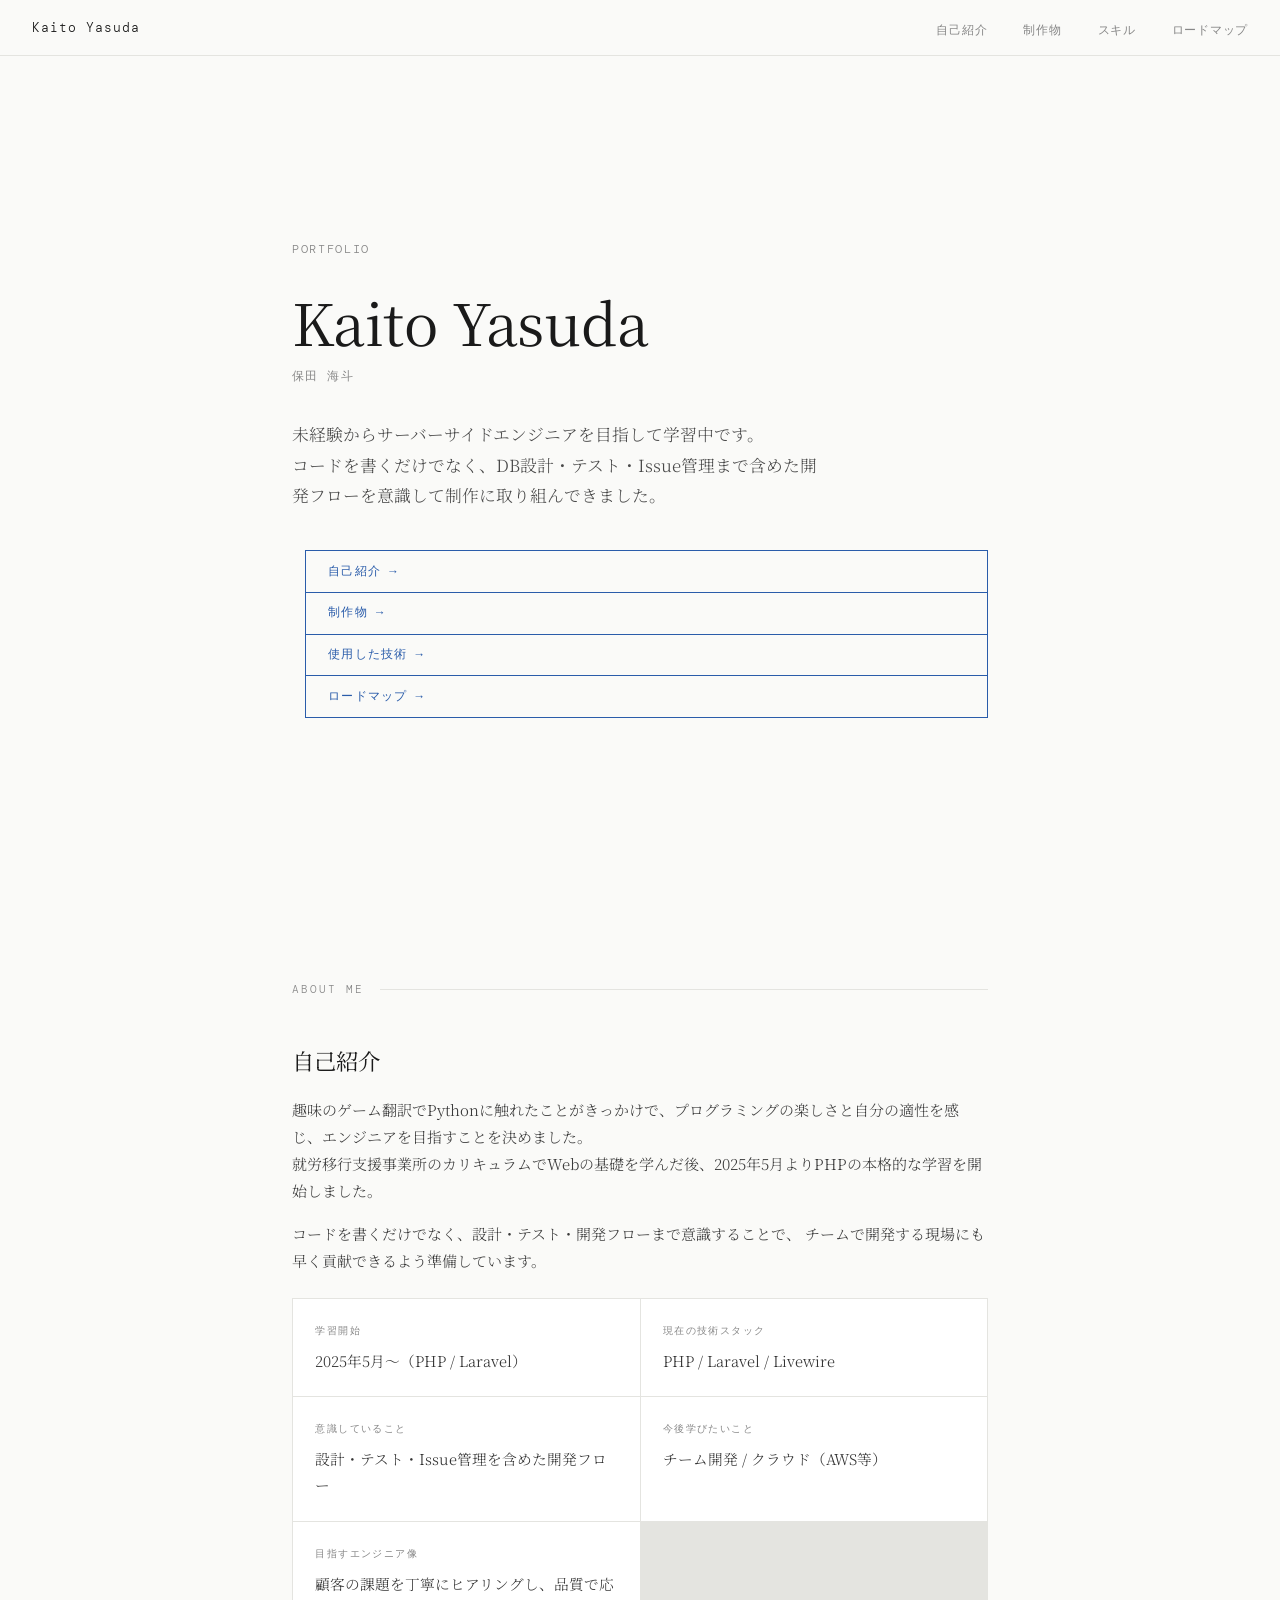
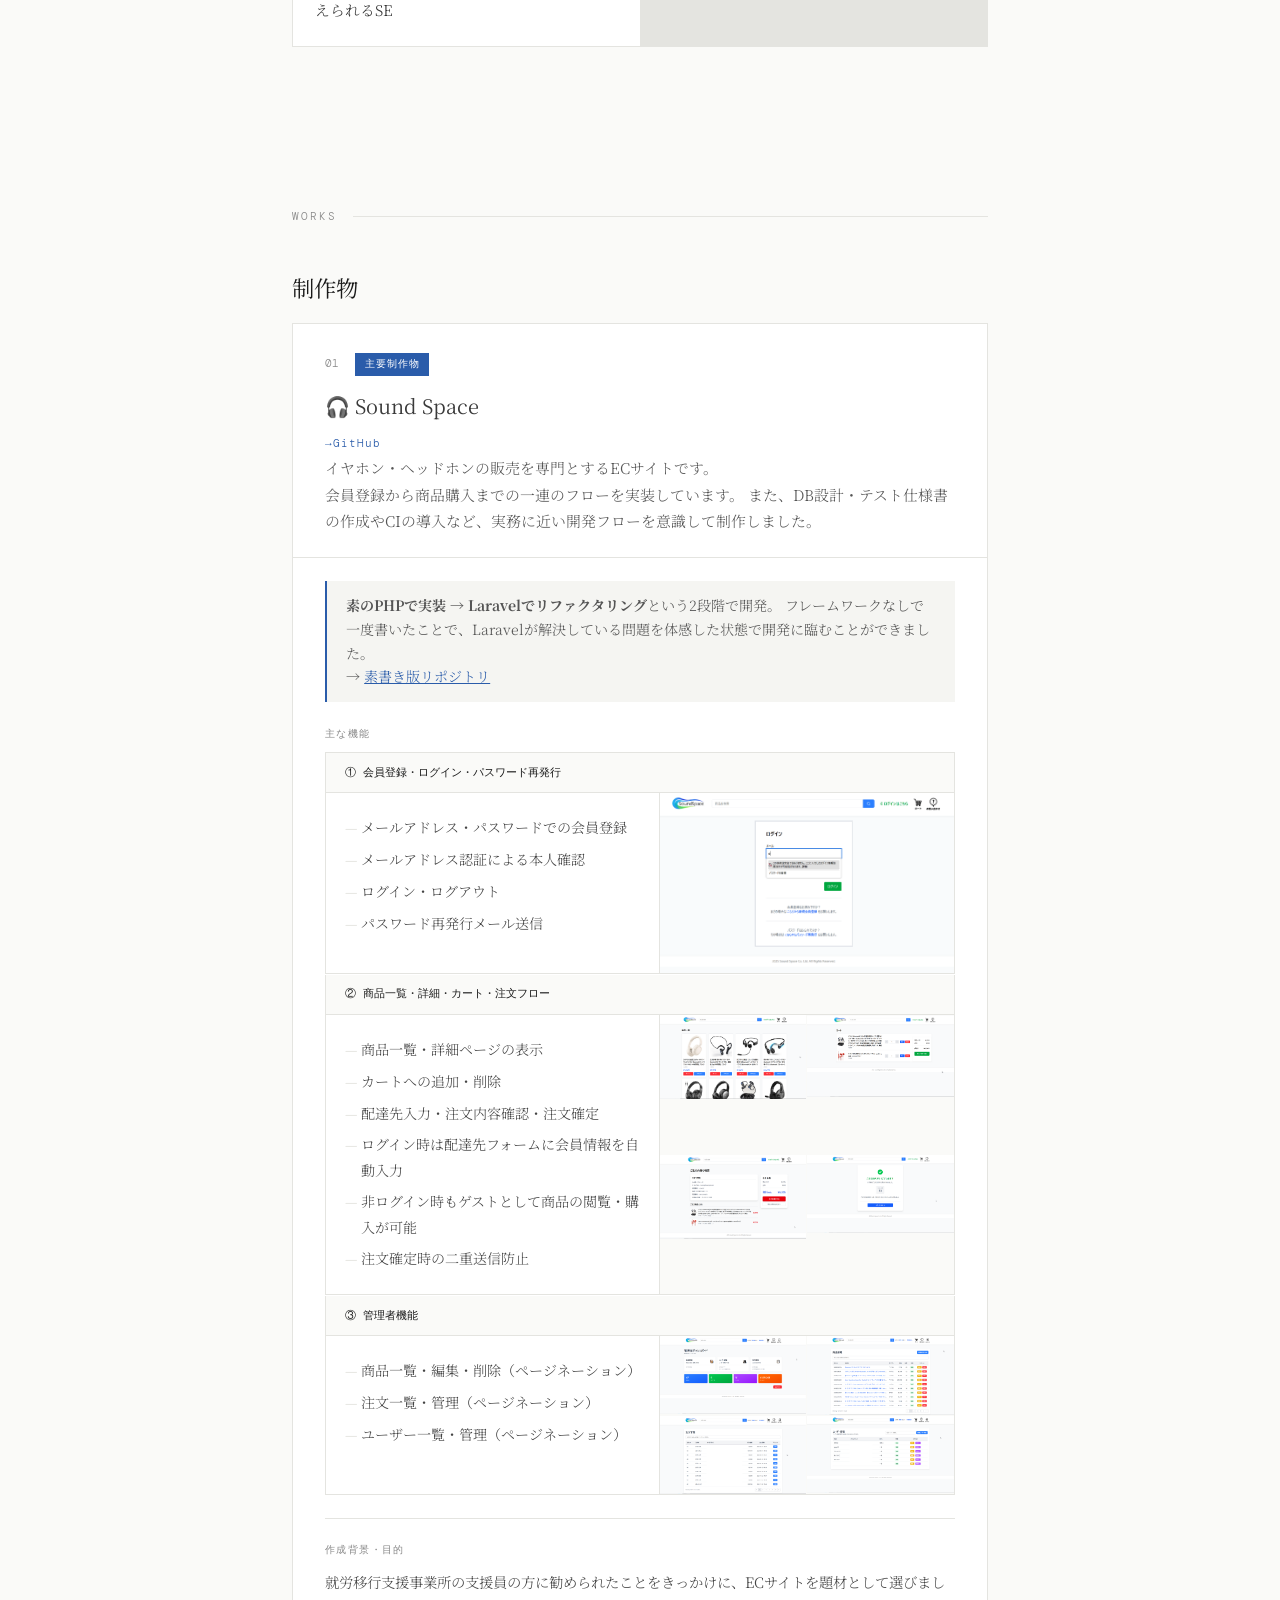
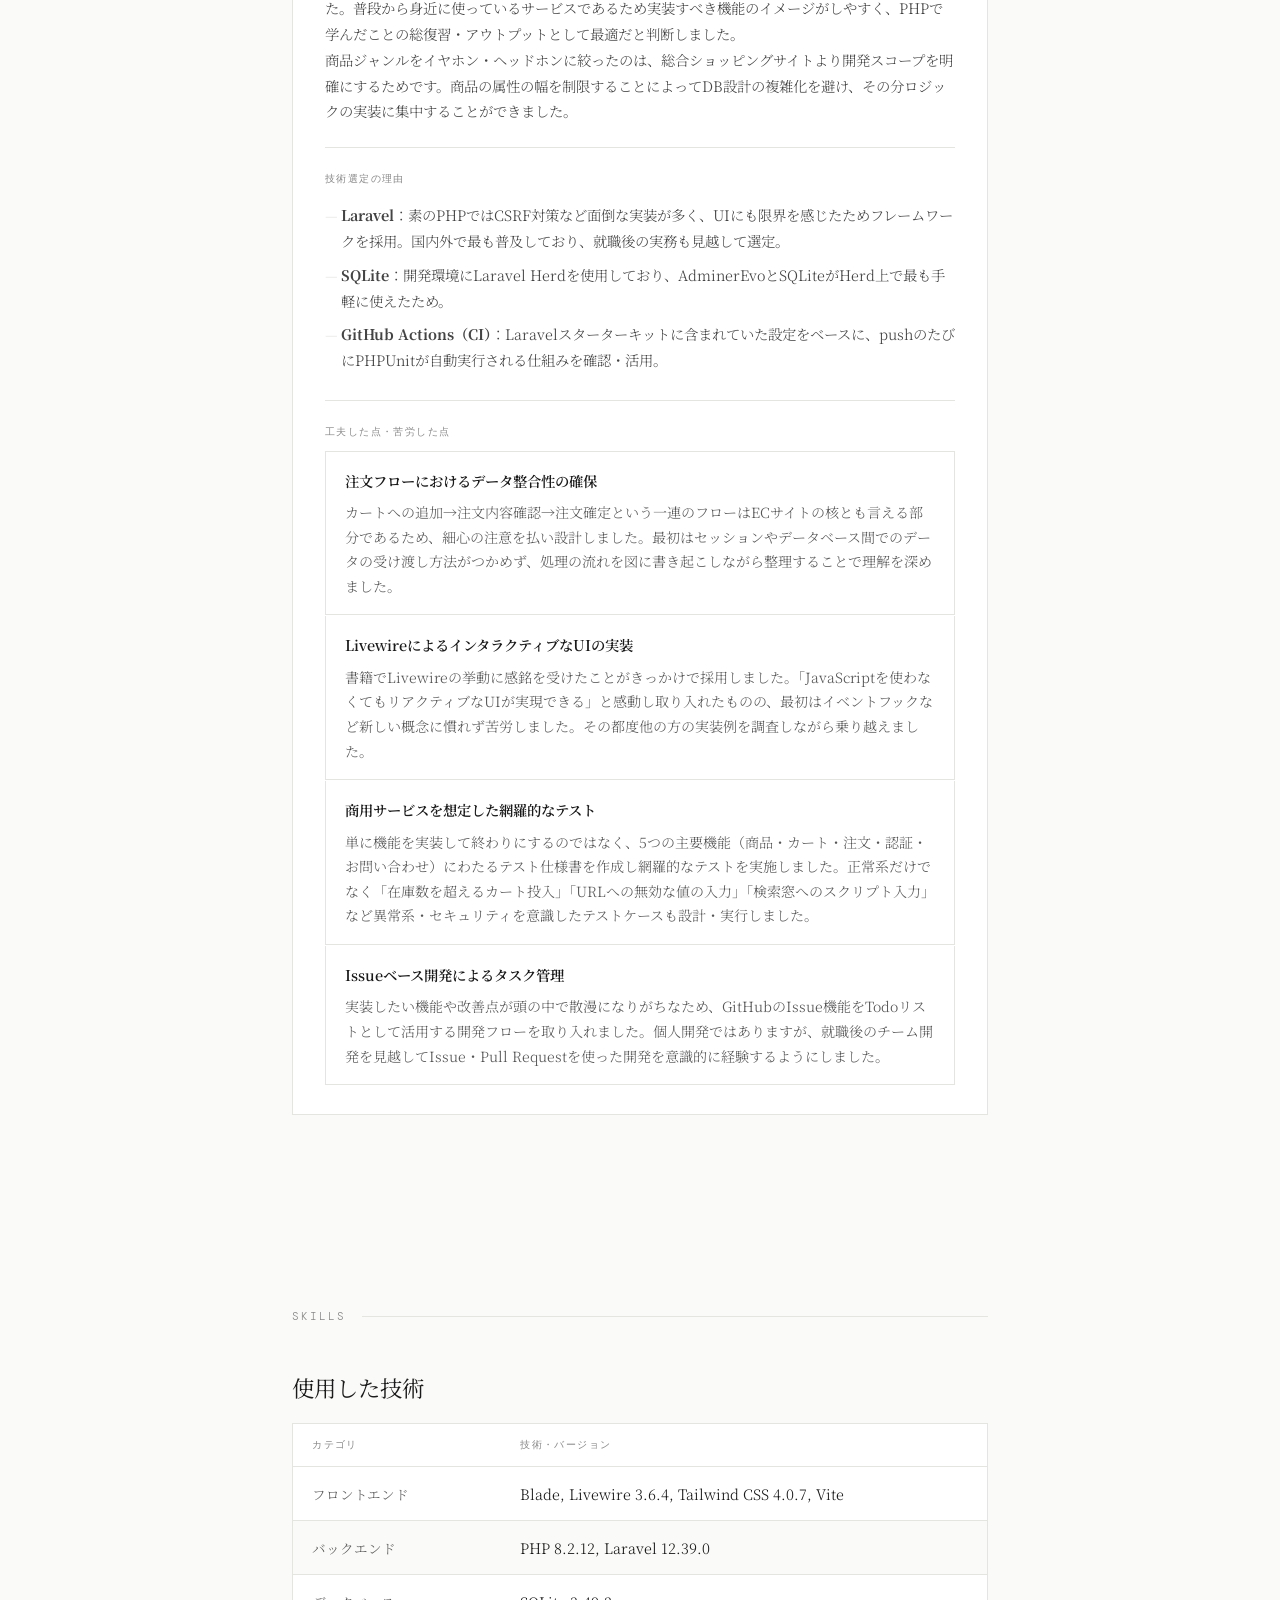
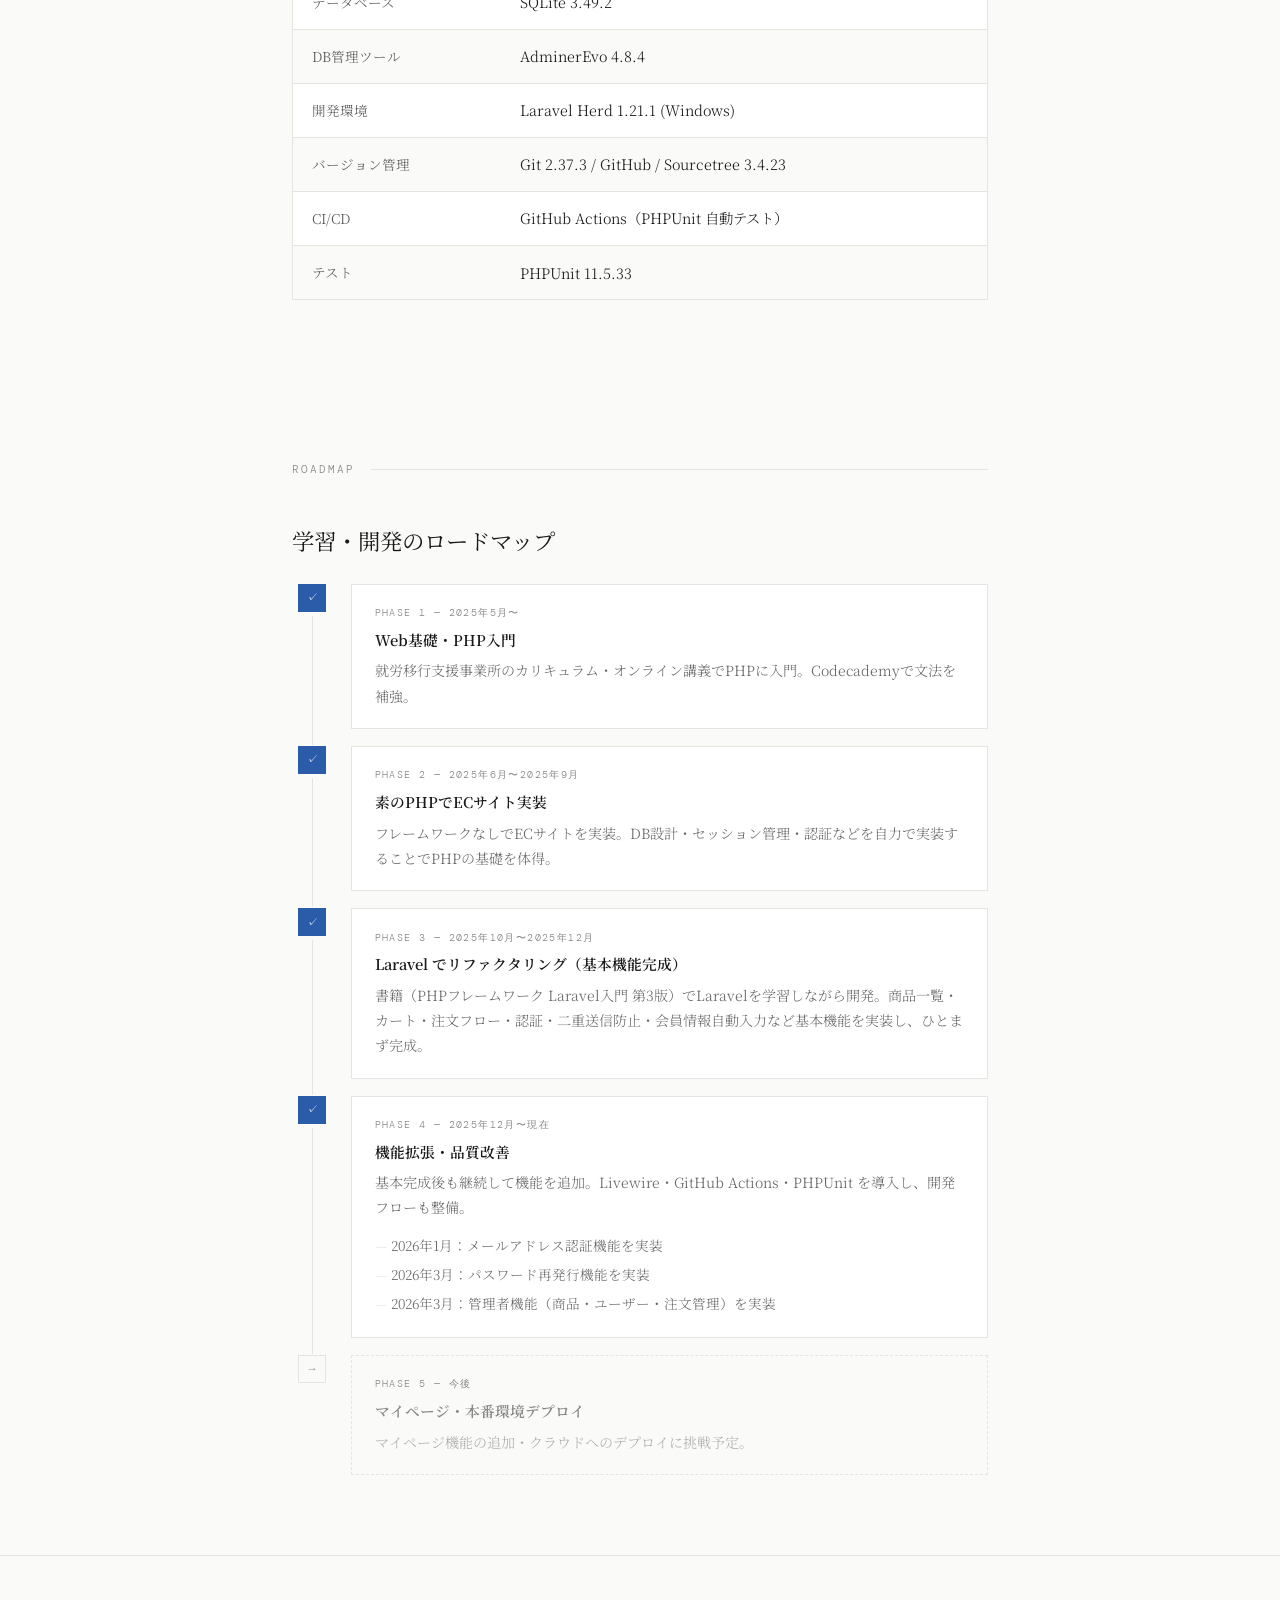
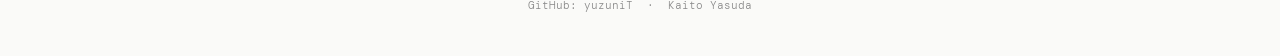
==== commit 7e2b350f: "initial commit" ====
--- a/index.html
+++ b/index.html
@@ -463,9 +463,6 @@
           会員登録から商品購入までの一連のフローを実装しています。
           また、DB設計・テスト仕様書の作成やCIの導入など、実務に近い開発フローを意識して制作しました。
         </p>
-        <p style="font-size: 0.88rem; color: #666; margin-top: 0.6rem;">
-          ※ 会員登録なしのゲスト状態でも商品の閲覧・購入が可能です。
-        </p>
       </div>
       <div class="work-body">
 
@@ -493,7 +490,7 @@
                 </ul>
               </div>
               <div style="flex: 1; min-width: 260px; background: var(--bg); display: flex; align-items: center; justify-content: center; min-height: 160px;">
-                <img src="docs/screenshots/login.gif" alt="ログインの流れ" style="width: 100%; display: block;" onerror="this.style.display='none'; this.nextElementSibling.style.display='flex';">
+                <img src="assets/images/login.gif" alt="ログインの流れ" style="width: 100%; display: block;" onerror="this.style.display='none'; this.nextElementSibling.style.display='flex';">
                 <div style="display: none; flex-direction: column; align-items: center; justify-content: center; min-height: 160px; color: var(--muted); font-family: 'DM Mono', monospace; font-size: 11px; gap: 0.4rem; width: 100%;">
                   <span style="font-size: 1.5rem;">🖼️</span><span>login.gif</span>
                 </div>
@@ -513,16 +510,19 @@
                   <li style="font-size: 0.88rem; color: #444; padding: 0.2rem 0 0.2rem 1rem; position: relative;"><span style="position: absolute; left: 0; color: var(--border);">—</span>カートへの追加・削除</li>
                   <li style="font-size: 0.88rem; color: #444; padding: 0.2rem 0 0.2rem 1rem; position: relative;"><span style="position: absolute; left: 0; color: var(--border);">—</span>配達先入力・注文内容確認・注文確定</li>
                   <li style="font-size: 0.88rem; color: #444; padding: 0.2rem 0 0.2rem 1rem; position: relative;"><span style="position: absolute; left: 0; color: var(--border);">—</span>ログイン時は配達先フォームに会員情報を自動入力</li>
+                  <li style="font-size: 0.88rem; color: #444; padding: 0.2rem 0 0.2rem 1rem; position: relative;"><span style="position: absolute; left: 0; color: var(--border);">—</span>非ログイン時もゲストとして商品の閲覧・購入が可能</li>
                   <li style="font-size: 0.88rem; color: #444; padding: 0.2rem 0 0.2rem 1rem; position: relative;"><span style="position: absolute; left: 0; color: var(--border);">—</span>注文確定時の二重送信防止</li>
                 </ul>
               </div>
               <div style="flex: 1; min-width: 260px; background: var(--bg); display: grid; grid-template-columns: 1fr 1fr; gap: 1px;">
-                <img src="docs/screenshots/01_product_list.png" alt="商品一覧" style="width: 100%; display: block;" onerror="this.style.display='none'; this.nextElementSibling.style.display='flex';">
-                <div style="display: none; align-items: center; justify-content: center; min-height: 120px; color: var(--muted); font-family: 'DM Mono', monospace; font-size: 10px; background: var(--bg); flex-direction: column; gap: 0.3rem;"><span>🖼️</span><span>01_product_list.png</span></div>
-                <img src="docs/screenshots/02_cart.png" alt="カート" style="width: 100%; display: block;" onerror="this.style.display='none'; this.nextElementSibling.style.display='flex';">
-                <div style="display: none; align-items: center; justify-content: center; min-height: 120px; color: var(--muted); font-family: 'DM Mono', monospace; font-size: 10px; background: var(--bg); flex-direction: column; gap: 0.3rem;"><span>🖼️</span><span>02_cart.png</span></div>
-                <img src="docs/screenshots/03_order_confirm.png" alt="注文確認" style="width: 100%; display: block;" onerror="this.style.display='none'; this.nextElementSibling.style.display='flex';">
-                <div style="display: none; align-items: center; justify-content: center; min-height: 120px; color: var(--muted); font-family: 'DM Mono', monospace; font-size: 10px; background: var(--bg); flex-direction: column; gap: 0.3rem;"><span>🖼️</span><span>03_order_confirm.png</span></div>
+                <img src="assets/images/product_list.png" alt="商品一覧" style="width: 100%; display: block;" onerror="this.style.display='none'; this.nextElementSibling.style.display='flex';">
+                <div style="display: none; align-items: center; justify-content: center; min-height: 120px; color: var(--muted); font-family: 'DM Mono', monospace; font-size: 10px; background: var(--bg); flex-direction: column; gap: 0.3rem;"><span>🖼️</span><span>product_list.png</span></div>
+                <img src="assets/images/cart.png" alt="カート" style="width: 100%; display: block;" onerror="this.style.display='none'; this.nextElementSibling.style.display='flex';">
+                <div style="display: none; align-items: center; justify-content: center; min-height: 120px; color: var(--muted); font-family: 'DM Mono', monospace; font-size: 10px; background: var(--bg); flex-direction: column; gap: 0.3rem;"><span>🖼️</span><span>cart.png</span></div>
+                <img src="assets/images/order_confirm.png" alt="注文確認" style="width: 100%; display: block;" onerror="this.style.display='none'; this.nextElementSibling.style.display='flex';">
+                <div style="display: none; align-items: center; justify-content: center; min-height: 120px; color: var(--muted); font-family: 'DM Mono', monospace; font-size: 10px; background: var(--bg); flex-direction: column; gap: 0.3rem;"><span>🖼️</span><span>order_confirm.png</span></div>
+                <img src="assets/images/order_complete.png" alt="注文完了" style="width: 100%; display: block;" onerror="this.style.display='none'; this.nextElementSibling.style.display='flex';">
+                <div style="display: none; align-items: center; justify-content: center; min-height: 120px; color: var(--muted); font-family: 'DM Mono', monospace; font-size: 10px; background: var(--bg); flex-direction: column; gap: 0.3rem;"><span>🖼️</span><span>order_complete.png</span></div>
               </div>
             </div>
           </div>
@@ -541,25 +541,18 @@
                 </ul>
               </div>
               <div style="flex: 1; min-width: 260px; background: var(--bg); display: grid; grid-template-columns: 1fr 1fr; gap: 1px;">
-                <img src="docs/screenshots/admin_products.png" alt="管理者商品一覧" style="width: 100%; display: block;" onerror="this.style.display='none'; this.nextElementSibling.style.display='flex';">
+                <img src="assets/images/admin_dashboard.png" alt="管理者ダッシュボード" style="width: 100%; display: block;" onerror="this.style.display='none'; this.nextElementSibling.style.display='flex';">
+                <div style="display: none; align-items: center; justify-content: center; min-height: 120px; color: var(--muted); font-family: 'DM Mono', monospace; font-size: 10px; background: var(--bg); flex-direction: column; gap: 0.3rem;"><span>🖼️</span><span>admin_dashboard.png</span></div>
+                <img src="assets/images/admin_products.png" alt="管理者商品一覧" style="width: 100%; display: block;" onerror="this.style.display='none'; this.nextElementSibling.style.display='flex';">
                 <div style="display: none; align-items: center; justify-content: center; min-height: 120px; color: var(--muted); font-family: 'DM Mono', monospace; font-size: 10px; background: var(--bg); flex-direction: column; gap: 0.3rem;"><span>🖼️</span><span>admin_products.png</span></div>
-                <img src="docs/screenshots/admin_orders.png" alt="管理者注文一覧" style="width: 100%; display: block;" onerror="this.style.display='none'; this.nextElementSibling.style.display='flex';">
+                <img src="assets/images/admin_orders.png" alt="管理者注文一覧" style="width: 100%; display: block;" onerror="this.style.display='none'; this.nextElementSibling.style.display='flex';">
                 <div style="display: none; align-items: center; justify-content: center; min-height: 120px; color: var(--muted); font-family: 'DM Mono', monospace; font-size: 10px; background: var(--bg); flex-direction: column; gap: 0.3rem;"><span>🖼️</span><span>admin_orders.png</span></div>
-                <img src="docs/screenshots/admin_users.png" alt="管理者ユーザー一覧" style="width: 100%; display: block;" onerror="this.style.display='none'; this.nextElementSibling.style.display='flex';">
+                <img src="assets/images/admin_users.png" alt="管理者ユーザー一覧" style="width: 100%; display: block;" onerror="this.style.display='none'; this.nextElementSibling.style.display='flex';">
                 <div style="display: none; align-items: center; justify-content: center; min-height: 120px; color: var(--muted); font-family: 'DM Mono', monospace; font-size: 10px; background: var(--bg); flex-direction: column; gap: 0.3rem;"><span>🖼️</span><span>admin_users.png</span></div>
               </div>
             </div>
           </div>
 
-        </div>
-
-        <div class="work-features">
-          <p class="work-section-label">設計・品質への取り組み</p>
-          <ul>
-            <li>テーブル定義書・画面遷移図・テスト仕様書を事前に作成</li>
-            <li>PHPUnit によるテスト、GitHub Actions で push 時に自動実行</li>
-            <li>Issue ベース開発・セルフ PR によるコミット管理</li>
-          </ul>
         </div>
 
         <div style="margin-top: 1.4rem; padding-top: 1.4rem; border-top: 1px solid var(--border);">
@@ -741,6 +734,58 @@
   <span>Kaito Yasuda</span>
 </footer>
 
+<style>
+  /* ── MODAL ── */
+  .modal-overlay {
+    display: none;
+    position: fixed;
+    inset: 0;
+    background: rgba(0,0,0,0.75);
+    z-index: 1000;
+    align-items: center;
+    justify-content: center;
+    padding: 2rem;
+    cursor: zoom-out;
+  }
+  .modal-overlay.active { display: flex; }
+
+  .modal-img {
+    max-width: 90vw;
+    max-height: 90vh;
+    object-fit: contain;
+    box-shadow: 0 8px 48px rgba(0,0,0,0.4);
+    cursor: default;
+  }
+
+  .modal-close {
+    position: fixed;
+    top: 1.2rem;
+    right: 1.4rem;
+    font-family: 'DM Mono', monospace;
+    font-size: 13px;
+    color: rgba(255,255,255,0.7);
+    background: none;
+    border: 1px solid rgba(255,255,255,0.3);
+    padding: 0.3rem 0.8rem;
+    cursor: pointer;
+    letter-spacing: 0.08em;
+    transition: color 0.2s, border-color 0.2s;
+  }
+  .modal-close:hover { color: white; border-color: white; }
+
+  img.zoomable {
+    cursor: zoom-in;
+    transition: opacity 0.15s;
+  }
+  img.zoomable:hover { opacity: 0.85; }
+</style>
+
+<!-- Modal overlay -->
+<div class="modal-overlay" id="imgModal">
+  <button class="modal-close" id="modalClose">✕ 閉じる</button>
+  <img class="modal-img" id="modalImg" src="" alt="">
+</div>
+
 <script>
   const observer = new IntersectionObserver((entries) => {
     entries.forEach(e => {
@@ -749,6 +794,40 @@
   }, { threshold: 0.1 });
 
   document.querySelectorAll('.fade-in').forEach(el => observer.observe(el));
+
+  // Modal
+  const modal = document.getElementById('imgModal');
+  const modalImg = document.getElementById('modalImg');
+  const modalClose = document.getElementById('modalClose');
+
+  function openModal(src, alt) {
+    modalImg.src = src;
+    modalImg.alt = alt;
+    modal.classList.add('active');
+    document.body.style.overflow = 'hidden';
+  }
+
+  function closeModal() {
+    modal.classList.remove('active');
+    document.body.style.overflow = '';
+  }
+
+  // クリックで閉じる（画像以外の部分）
+  modal.addEventListener('click', (e) => {
+    if (e.target === modal) closeModal();
+  });
+  modalClose.addEventListener('click', closeModal);
+
+  // Escキーで閉じる
+  document.addEventListener('keydown', (e) => {
+    if (e.key === 'Escape') closeModal();
+  });
+
+  // スクリーンショット画像にzoomableクラスとonclickを付与
+  document.querySelectorAll('.work-body img').forEach(img => {
+    img.classList.add('zoomable');
+    img.addEventListener('click', () => openModal(img.src, img.alt));
+  });
 </script>
 
 </body>
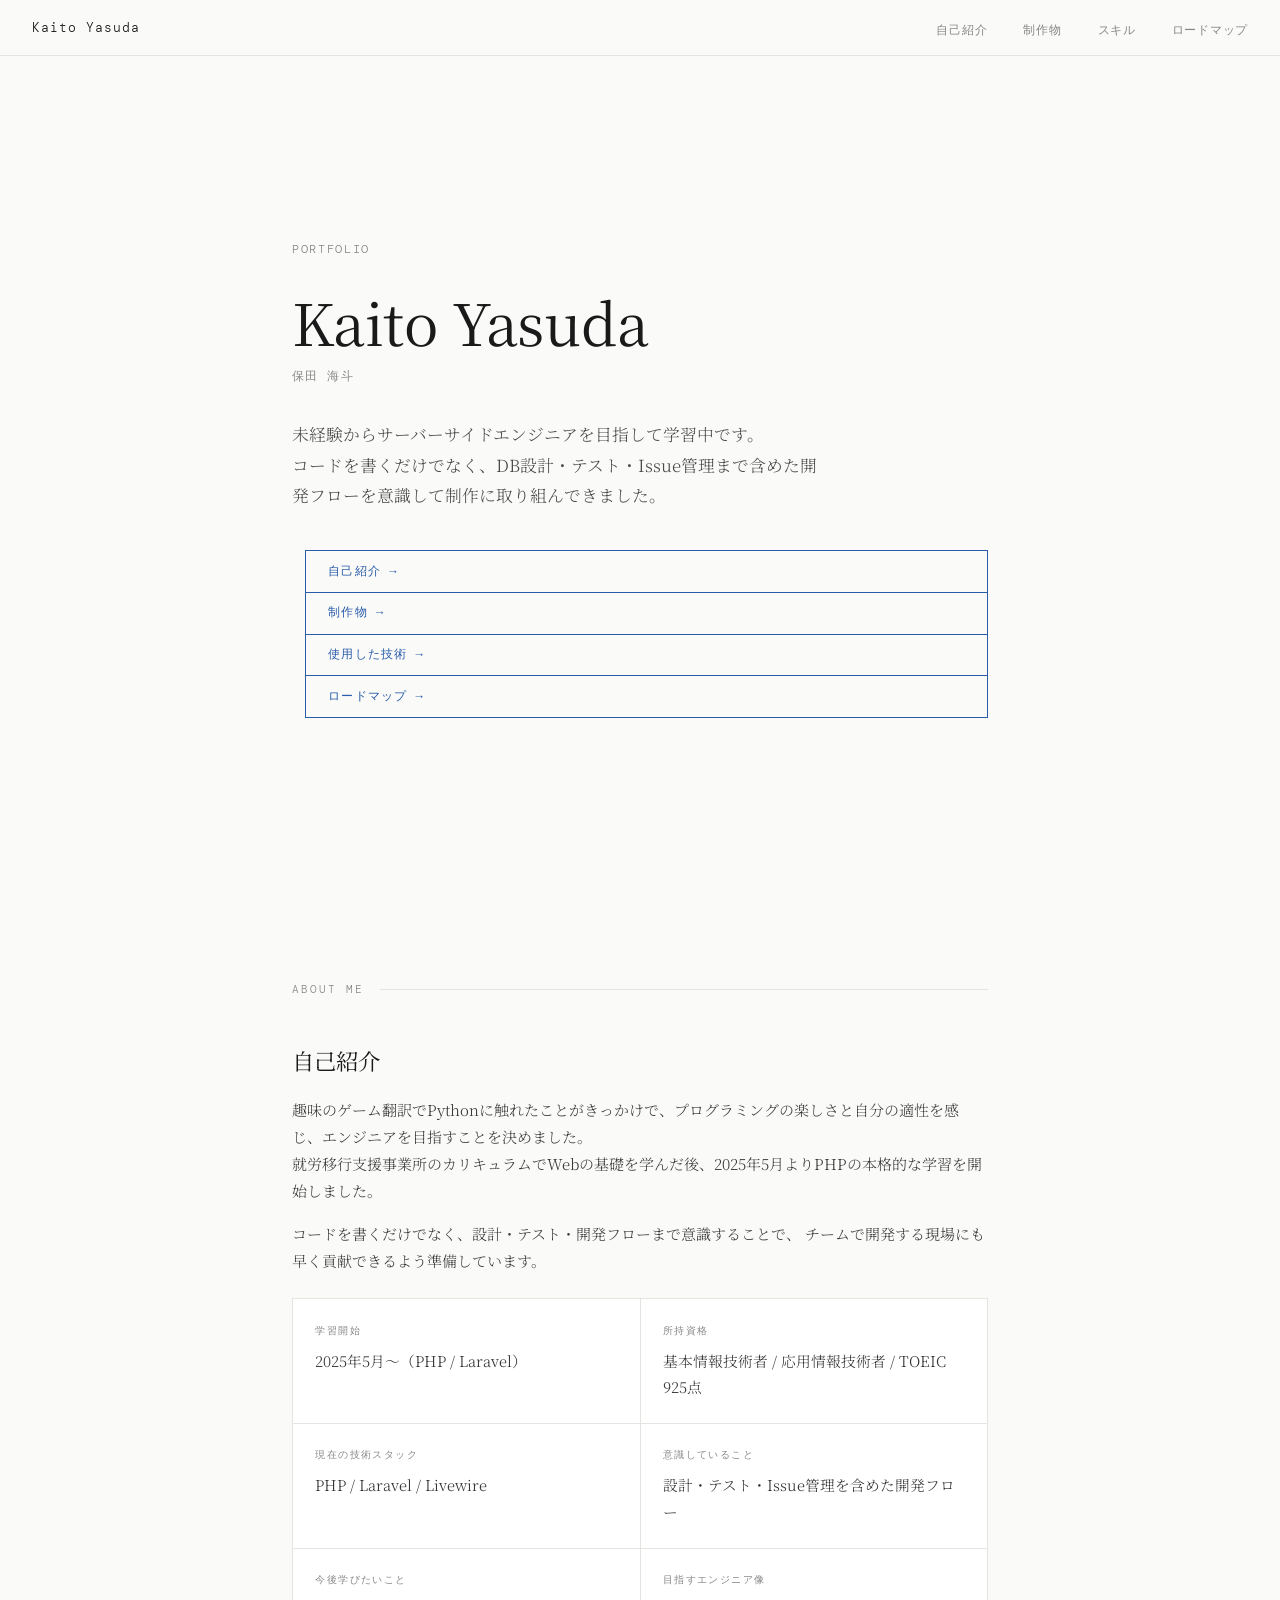
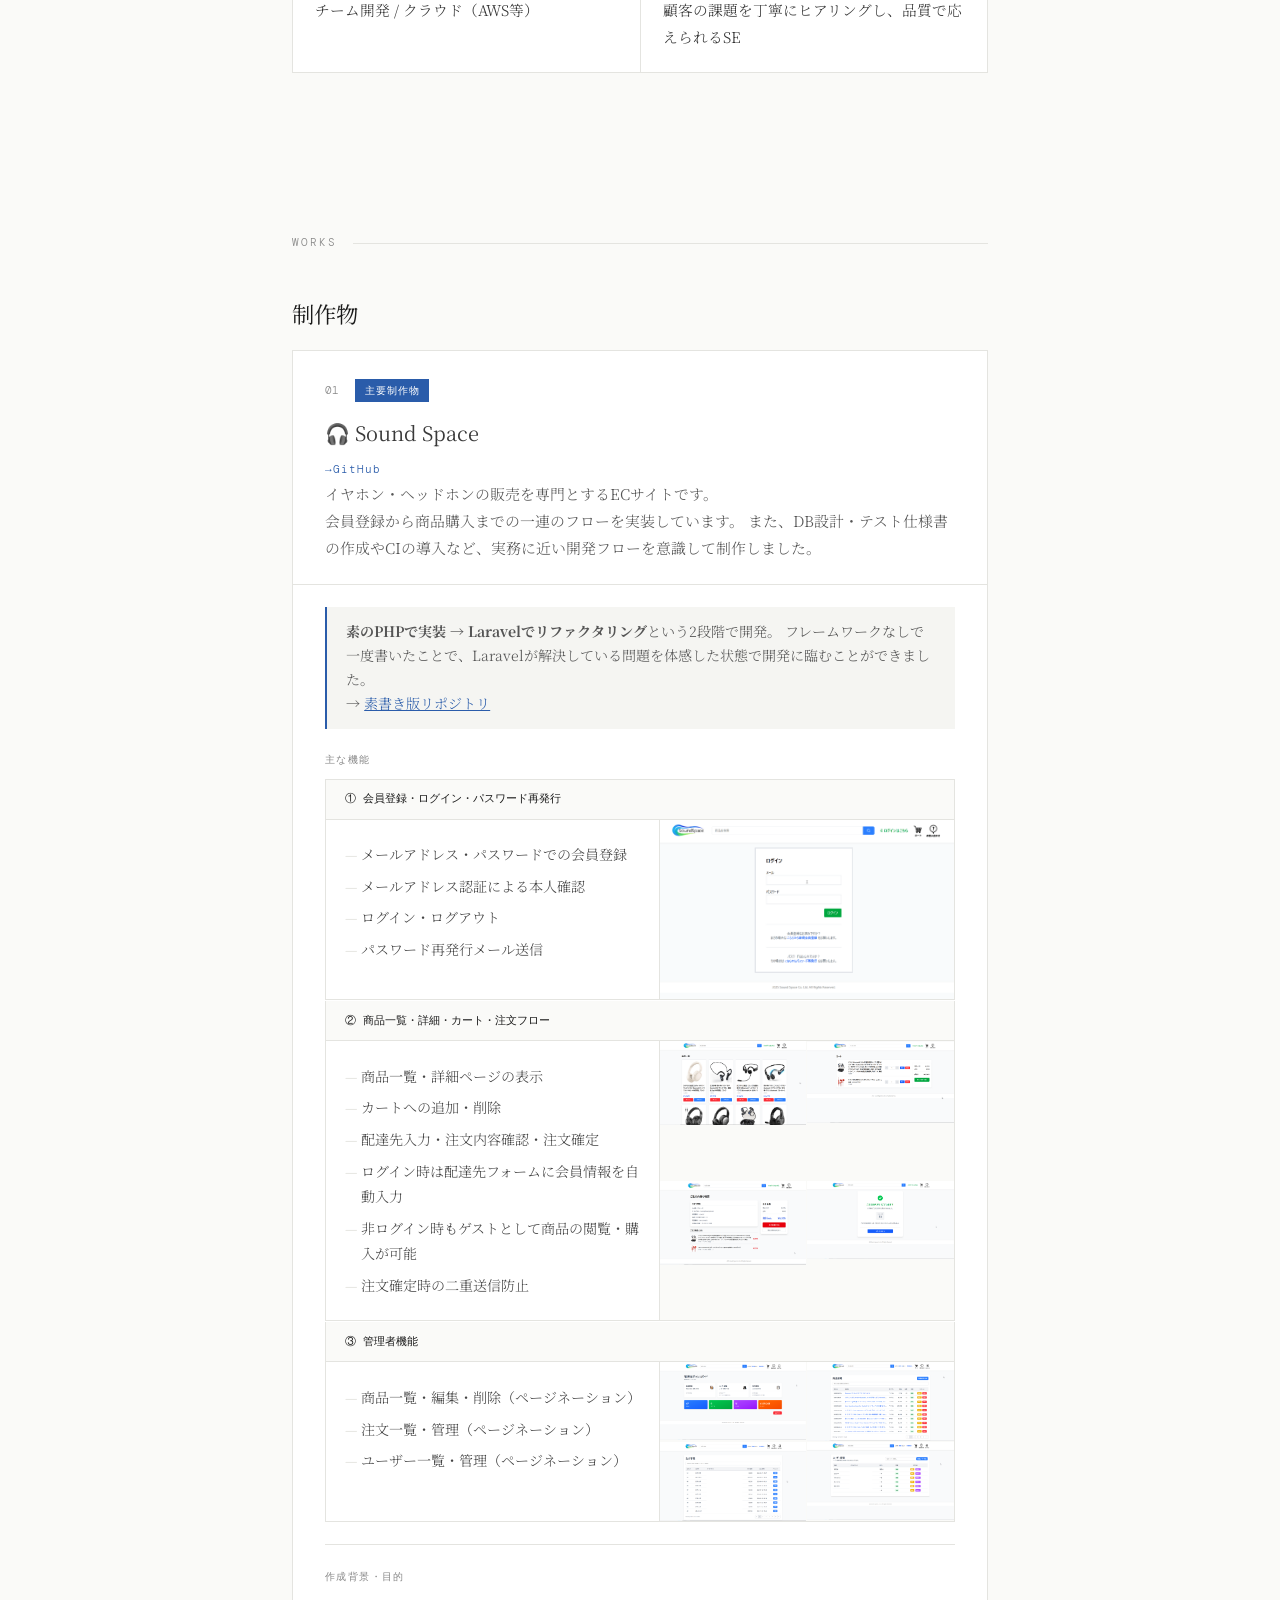
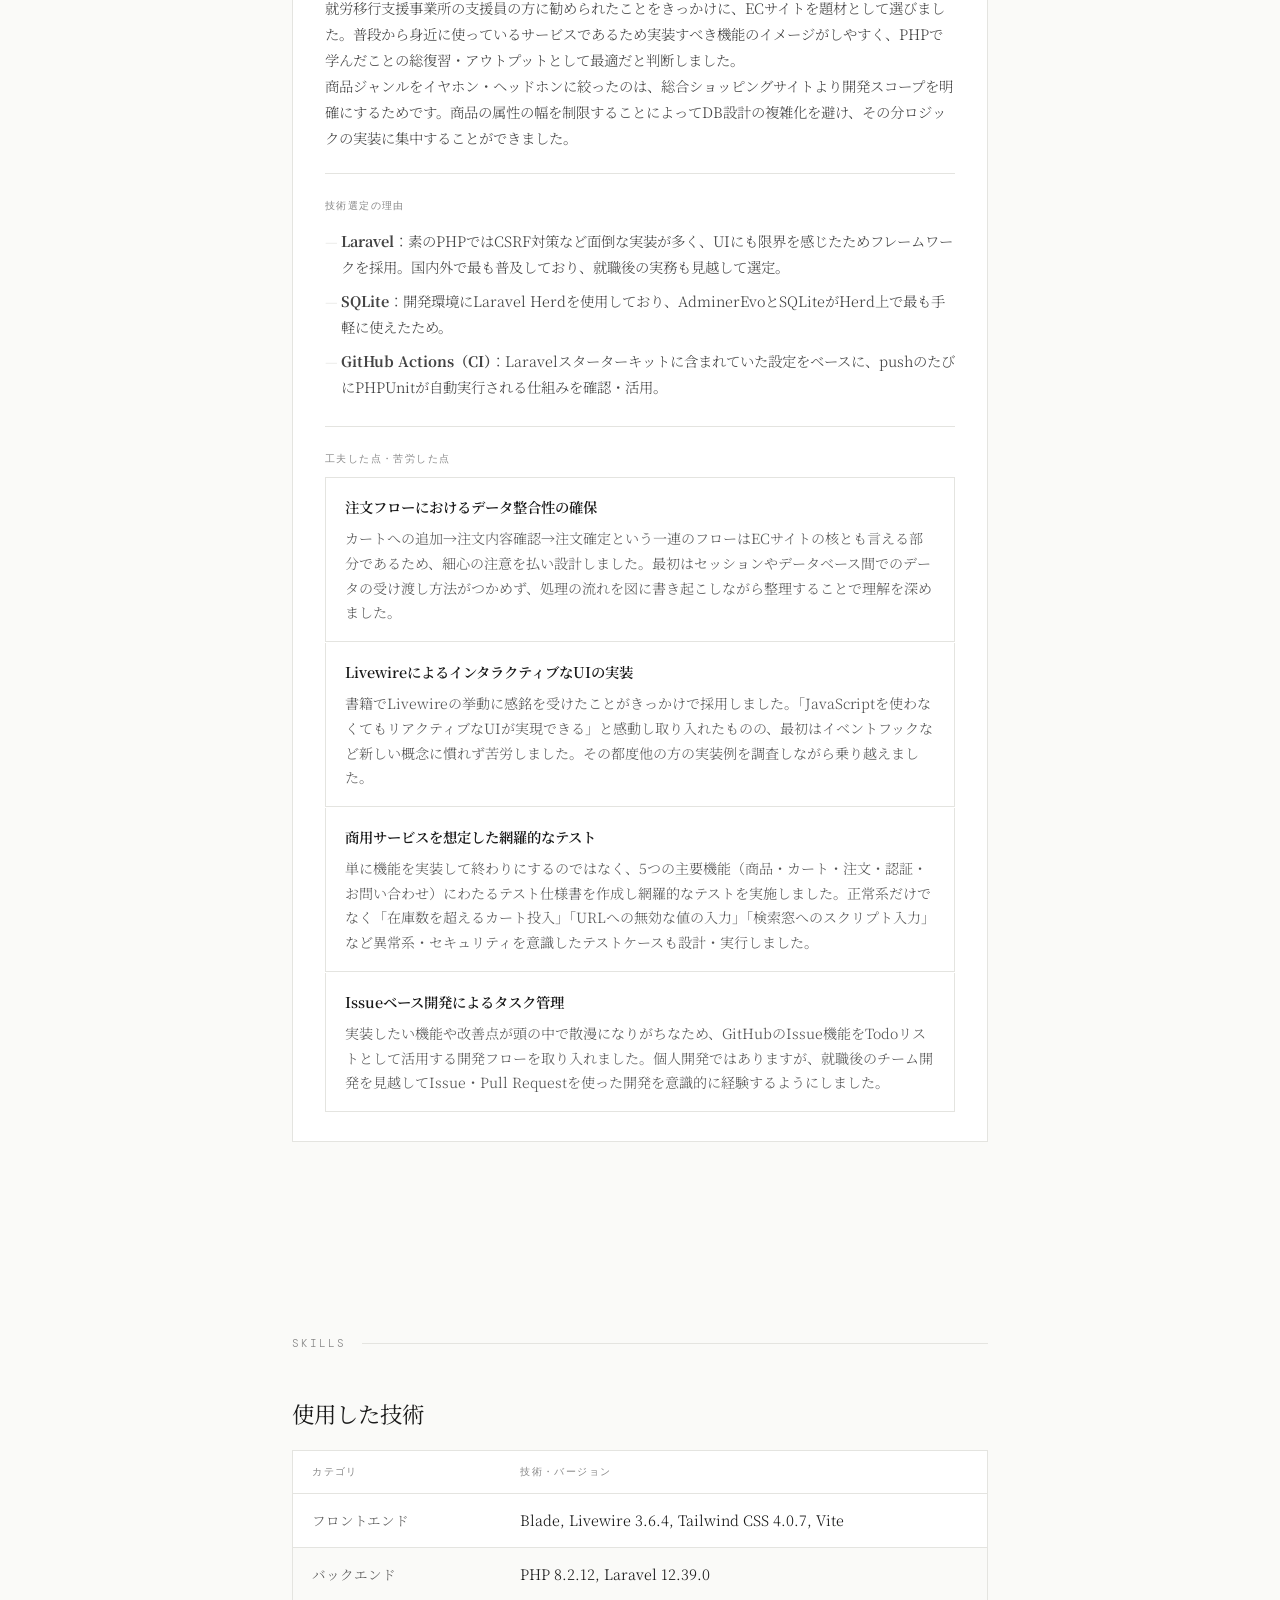
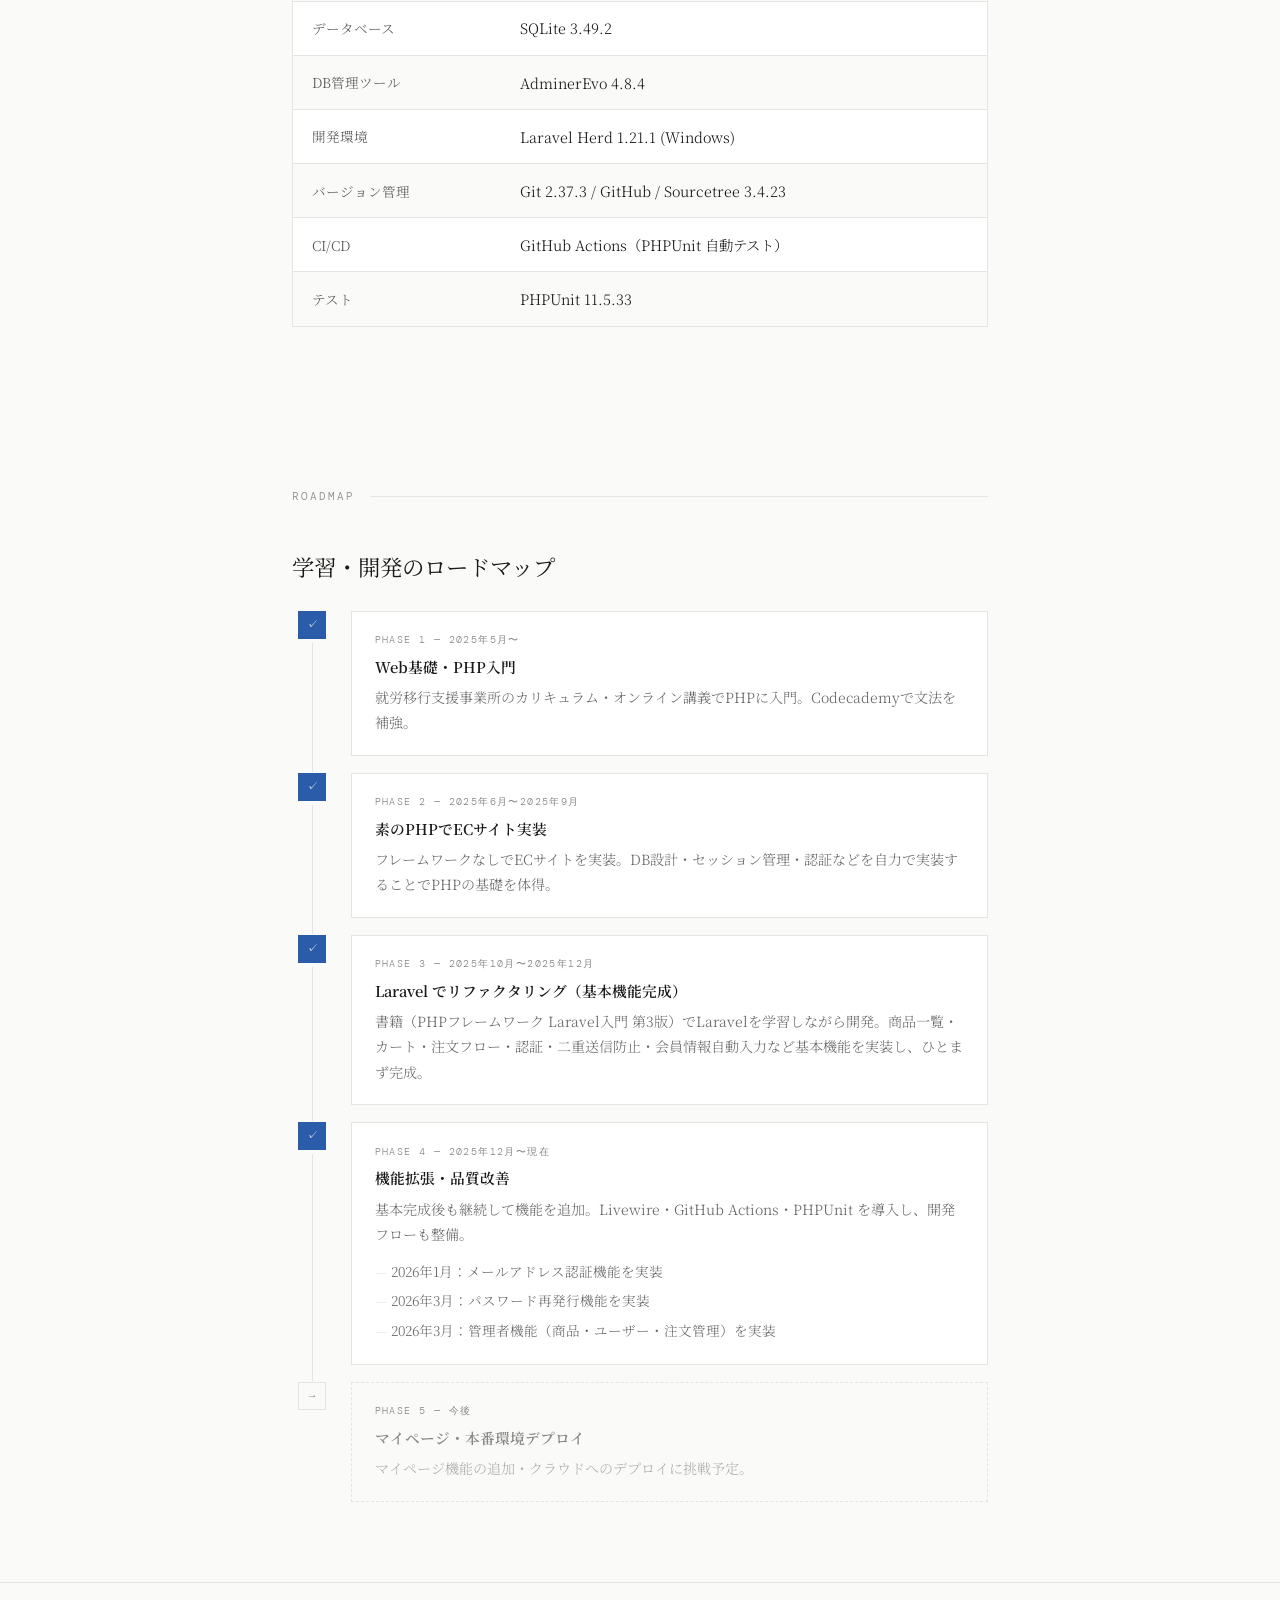
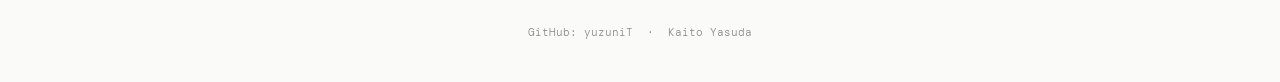
==== commit d522623e: "所持資格を追記" ====
--- a/index.html
+++ b/index.html
@@ -423,6 +423,9 @@
         <p class="about-val">2025年5月〜（PHP / Laravel）</p>
       </div>
       <div class="about-item">
+        <p class="about-label">所持資格</p>
+        <p class="about-val">基本情報技術者 / 応用情報技術者 / TOEIC 925点</p>
+      </div>      <div class="about-item">
         <p class="about-label">現在の技術スタック</p>
         <p class="about-val">PHP / Laravel / Livewire</p>
       </div>
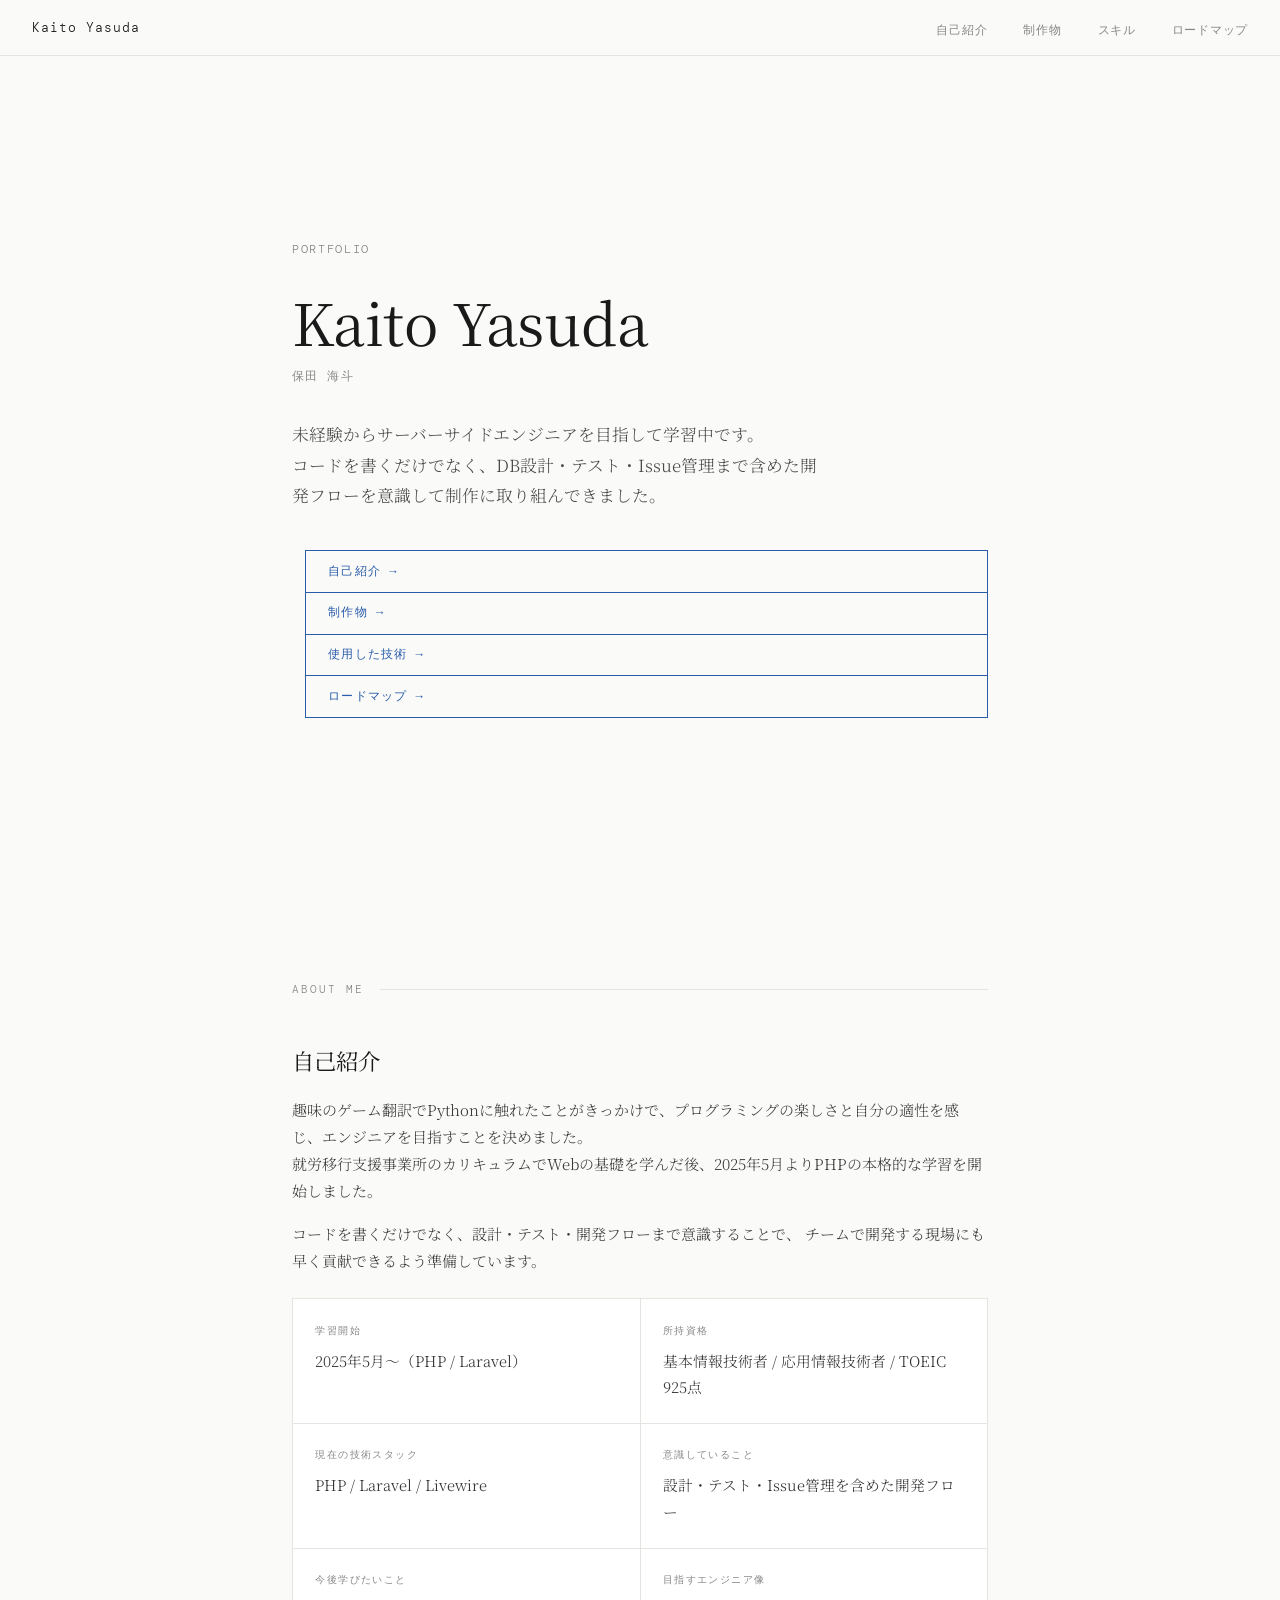
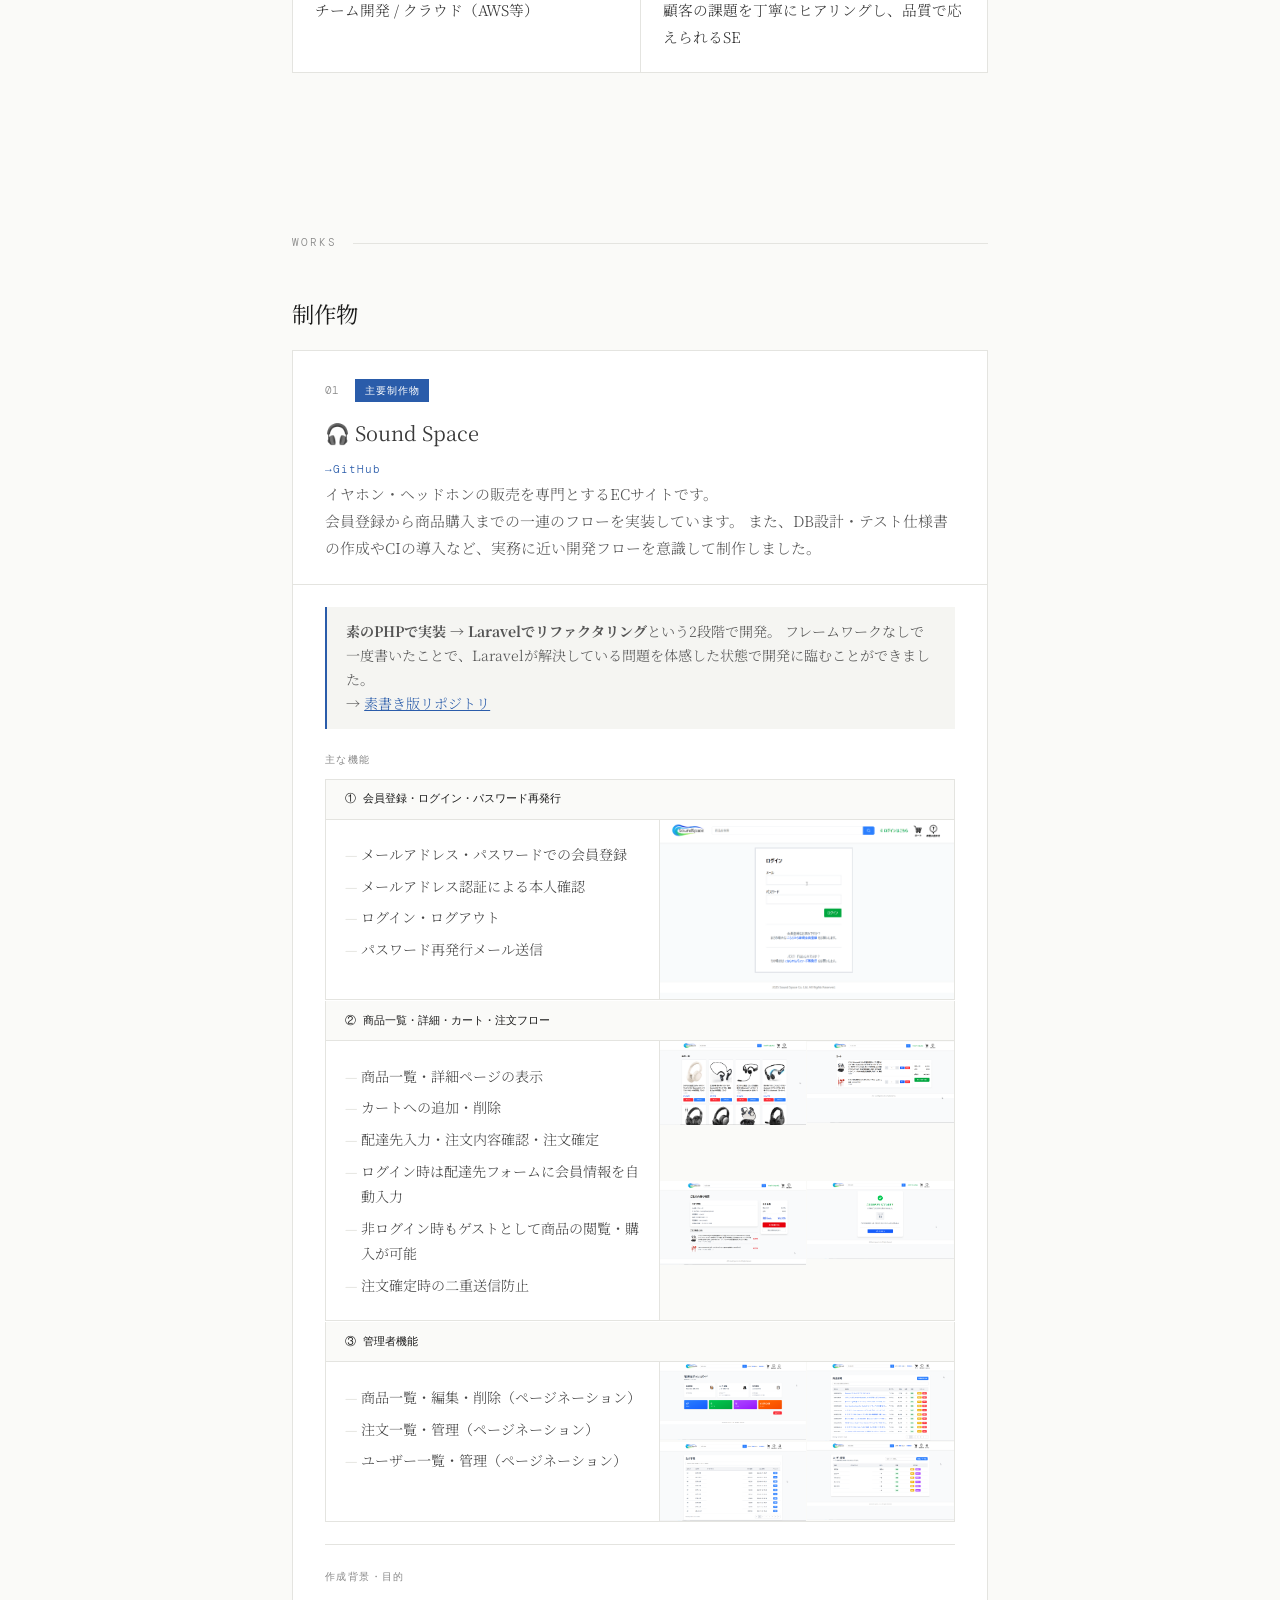
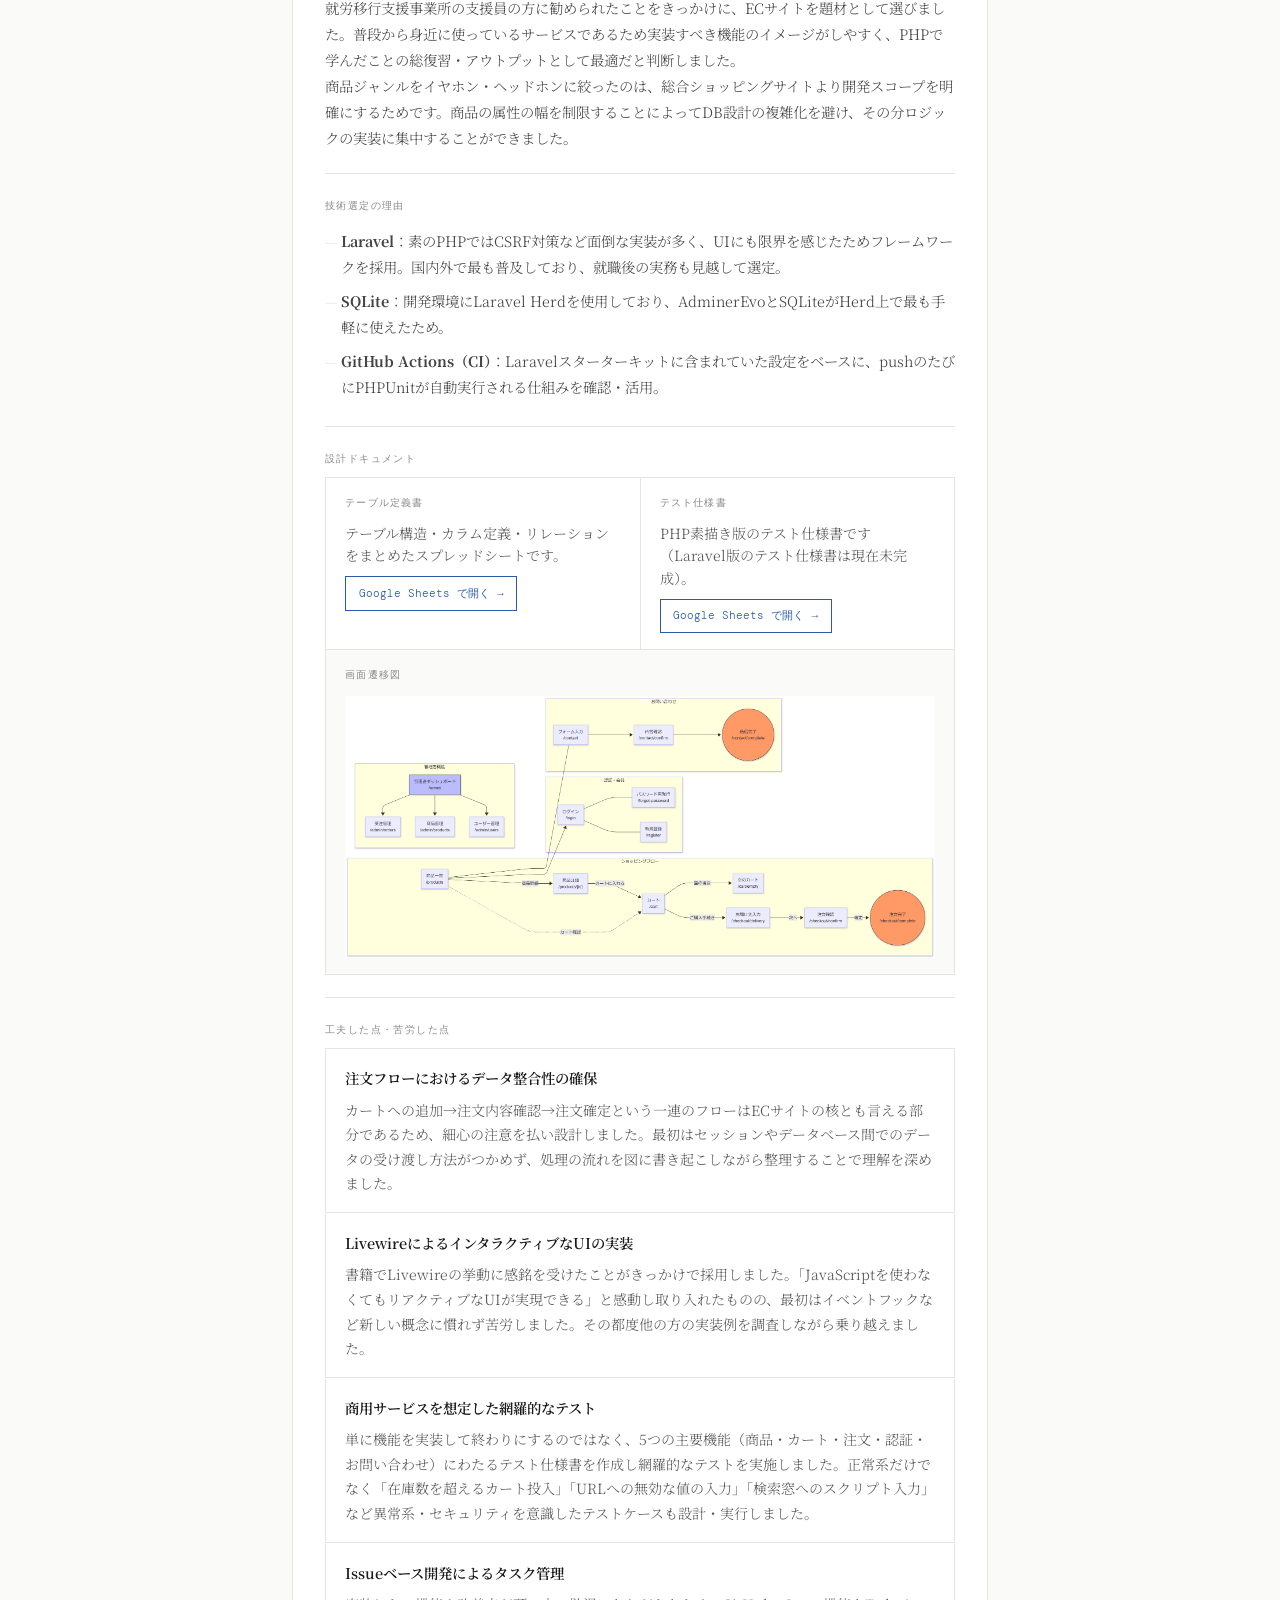
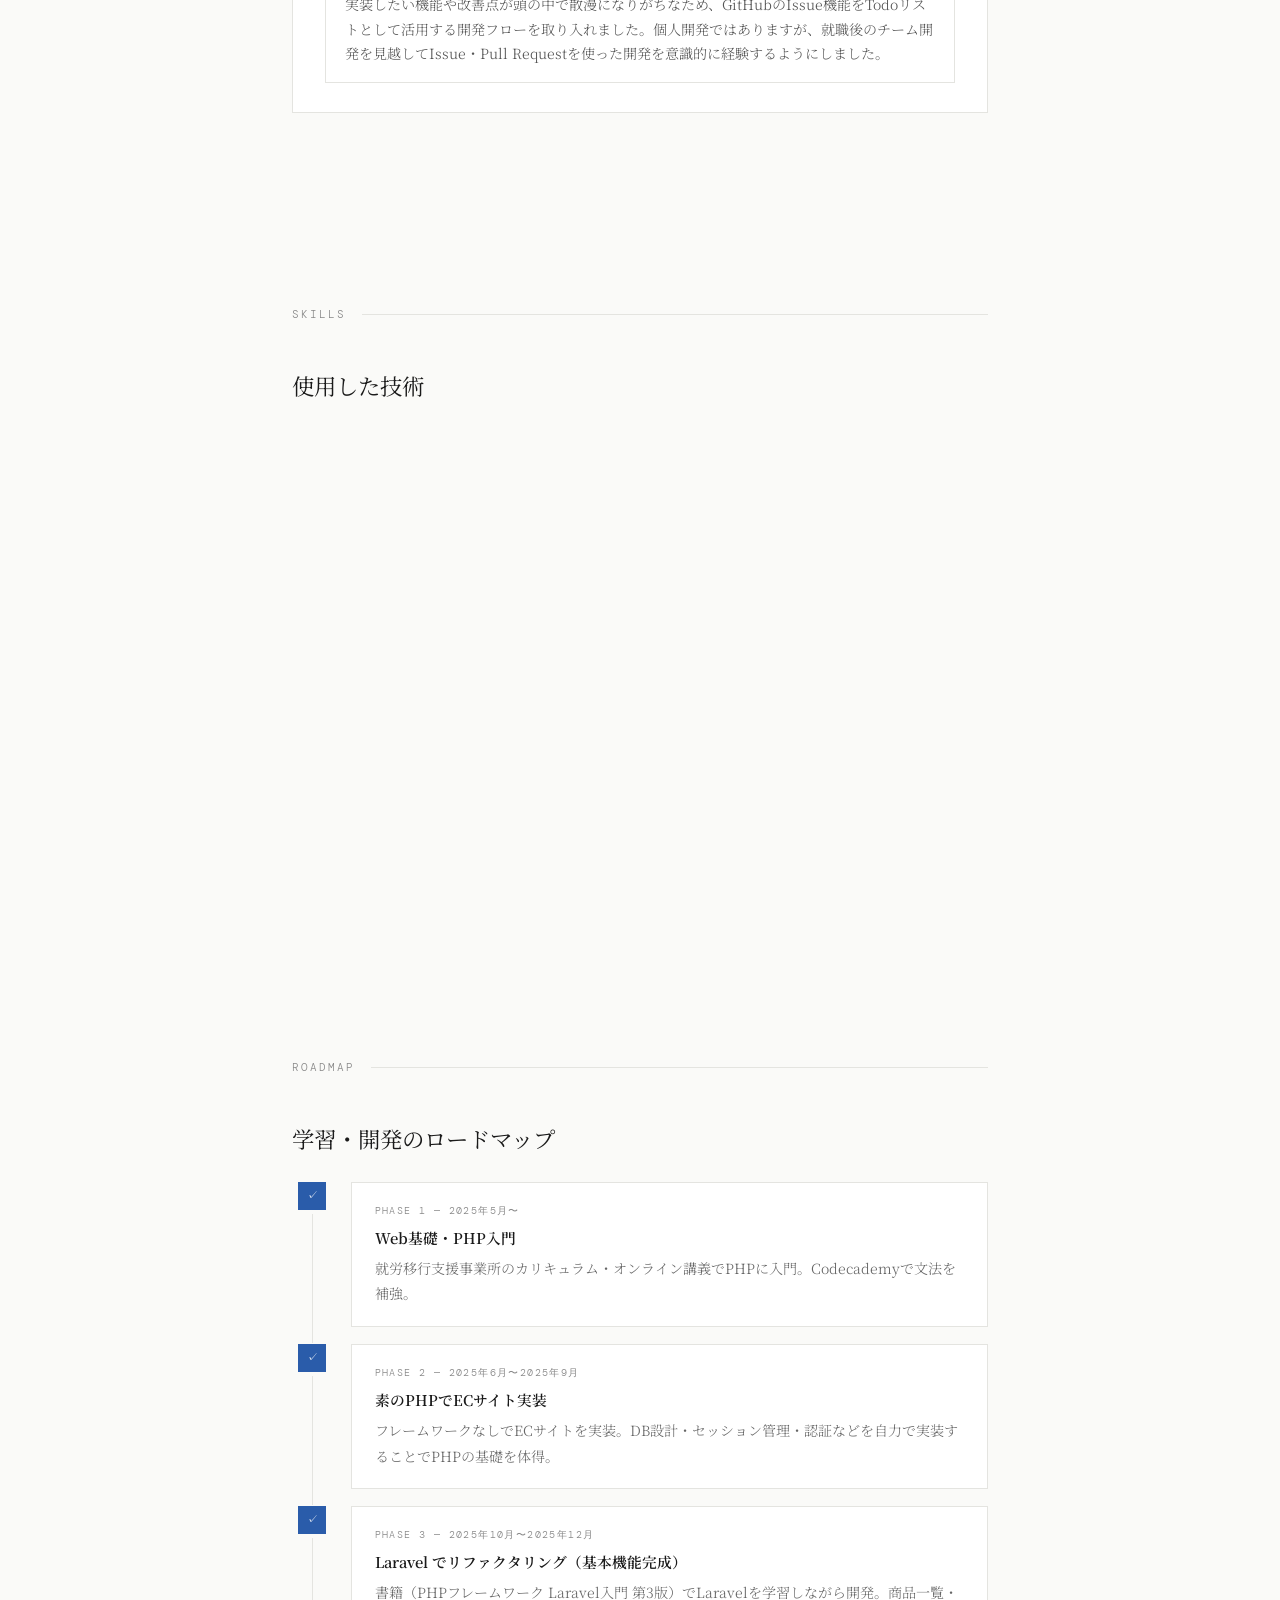
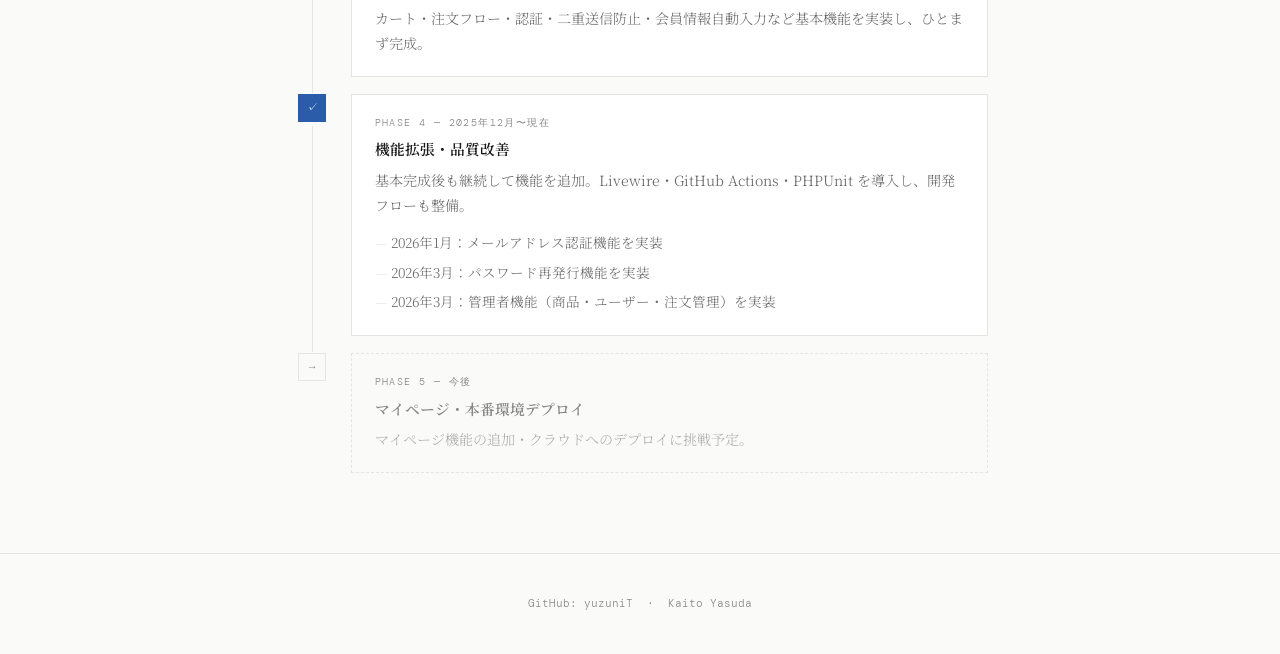
==== commit 04a4b705: "設計ドキュメントを追加 style.cssを分離" ====
--- a/index.html
+++ b/index.html
@@ -6,375 +6,7 @@
   <title>Portfolio | Kaito Yasuda</title>
   <link rel="preconnect" href="https://fonts.googleapis.com">
   <link href="https://fonts.googleapis.com/css2?family=Noto+Serif+JP:wght@300;400;600&family=DM+Mono:wght@300;400&display=swap" rel="stylesheet">
-  <style>
-    :root {
-      --bg: #fafaf8;
-      --text: #1a1a1a;
-      --muted: #888;
-      --accent: #2a5caa;
-      --border: #e4e4e0;
-      --card: #ffffff;
-    }
-
-    *, *::before, *::after { box-sizing: border-box; margin: 0; padding: 0; }
-    html { scroll-behavior: smooth; }
-
-    body {
-      background: var(--bg);
-      color: var(--text);
-      font-family: 'Noto Serif JP', serif;
-      font-weight: 300;
-      line-height: 1.8;
-      font-size: 15px;
-    }
-
-    /* ── HEADER ── */
-    header {
-      position: fixed;
-      top: 0; left: 0; right: 0;
-      z-index: 100;
-      background: rgba(250,250,248,0.92);
-      backdrop-filter: blur(8px);
-      border-bottom: 1px solid var(--border);
-      padding: 0 2rem;
-      height: 56px;
-      display: flex;
-      align-items: center;
-      justify-content: space-between;
-    }
-
-    .logo {
-      font-family: 'DM Mono', monospace;
-      font-size: 13px;
-      letter-spacing: 0.08em;
-      color: var(--text);
-      text-decoration: none;
-    }
-
-    nav a {
-      font-family: 'DM Mono', monospace;
-      font-size: 12px;
-      letter-spacing: 0.06em;
-      color: var(--muted);
-      text-decoration: none;
-      margin-left: 2rem;
-      transition: color 0.2s;
-    }
-    nav a:hover { color: var(--text); }
-
-    /* ── LAYOUT ── */
-    main { padding-top: 56px; }
-
-    section {
-      max-width: 760px;
-      margin: 0 auto;
-      padding: 80px 2rem;
-    }
-
-    .section-label {
-      font-family: 'DM Mono', monospace;
-      font-size: 11px;
-      letter-spacing: 0.18em;
-      color: var(--muted);
-      text-transform: uppercase;
-      margin-bottom: 2.5rem;
-      display: flex;
-      align-items: center;
-      gap: 1rem;
-    }
-    .section-label::after {
-      content: '';
-      flex: 1;
-      height: 1px;
-      background: var(--border);
-    }
-
-    h1 {
-      font-size: clamp(2rem, 5vw, 3rem);
-      font-weight: 400;
-      line-height: 1.3;
-      letter-spacing: -0.01em;
-      margin-bottom: 1.5rem;
-    }
-
-    h2 {
-      font-size: 1.4rem;
-      font-weight: 400;
-      margin-bottom: 1rem;
-    }
-
-    p { color: #3a3a3a; margin-bottom: 1rem; }
-    p:last-child { margin-bottom: 0; }
-
-    /* ── HERO ── */
-    #hero {
-      min-height: calc(100vh - 56px);
-      display: flex;
-      flex-direction: column;
-      justify-content: center;
-      padding-top: 0;
-      padding-bottom: 0;
-    }
-
-    .hero-sub {
-      font-family: 'DM Mono', monospace;
-      font-size: 12px;
-      letter-spacing: 0.14em;
-      color: var(--muted);
-      margin-bottom: 1.5rem;
-    }
-
-    .hero-desc {
-      font-size: 1.05rem;
-      max-width: 540px;
-      color: #4a4a4a;
-      margin-bottom: 2.5rem;
-    }
-
-    .btn {
-      display: inline-flex;
-      align-items: center;
-      gap: 0.5rem;
-      font-family: 'DM Mono', monospace;
-      font-size: 12px;
-      letter-spacing: 0.1em;
-      color: var(--accent);
-      text-decoration: none;
-      border: 1px solid var(--accent);
-      padding: 0.6rem 1.4rem;
-      transition: background 0.2s, color 0.2s;
-    }
-    .btn:hover { background: var(--accent); color: white; }
-
-    /* ── STRENGTH ── */
-    .strength-grid {
-      display: grid;
-      grid-template-columns: repeat(3, 1fr);
-      gap: 1px;
-      background: var(--border);
-      border: 1px solid var(--border);
-      margin-top: 1.5rem;
-    }
-
-    .strength-item {
-      background: var(--card);
-      padding: 1.4rem;
-    }
-
-    .strength-icon {
-      font-size: 1.4rem;
-      margin-bottom: 0.6rem;
-    }
-
-    .strength-title {
-      font-size: 0.88rem;
-      font-weight: 600;
-      color: var(--text);
-      margin-bottom: 0.4rem;
-    }
-
-    .strength-desc {
-      font-size: 0.82rem;
-      color: #666;
-      line-height: 1.6;
-      margin: 0;
-    }
-
-    /* ── SKILLS ── */
-    .skill-grid {
-      display: grid;
-      grid-template-columns: repeat(auto-fill, minmax(200px, 1fr));
-      gap: 1px;
-      background: var(--border);
-      border: 1px solid var(--border);
-      margin-top: 1px;
-    }
-
-    .skill-item {
-      background: var(--card);
-      padding: 1.2rem 1.4rem;
-    }
-
-    .skill-cat {
-      font-family: 'DM Mono', monospace;
-      font-size: 10px;
-      letter-spacing: 0.14em;
-      color: var(--muted);
-      text-transform: uppercase;
-      margin-bottom: 0.5rem;
-    }
-
-    .skill-tags {
-      display: flex;
-      flex-wrap: wrap;
-      gap: 0.4rem;
-    }
-
-    .tag {
-      font-family: 'DM Mono', monospace;
-      font-size: 11px;
-      background: var(--bg);
-      border: 1px solid var(--border);
-      padding: 0.2rem 0.55rem;
-      color: var(--text);
-    }
-
-    /* ── WORKS ── */
-    .work-card {
-      border: 1px solid var(--border);
-      background: var(--card);
-      margin-bottom: 2rem;
-      overflow: hidden;
-      transition: box-shadow 0.2s;
-    }
-    .work-card:hover { box-shadow: 0 4px 24px rgba(0,0,0,0.07); }
-
-    .work-header {
-      padding: 1.8rem 2rem 1.4rem;
-      border-bottom: 1px solid var(--border);
-    }
-
-    .work-meta {
-      display: flex;
-      align-items: center;
-      gap: 1rem;
-      margin-bottom: 0.8rem;
-    }
-
-    .work-num {
-      font-family: 'DM Mono', monospace;
-      font-size: 11px;
-      color: var(--muted);
-    }
-
-    .work-badge {
-      font-family: 'DM Mono', monospace;
-      font-size: 10px;
-      letter-spacing: 0.1em;
-      background: var(--accent);
-      color: white;
-      padding: 0.15rem 0.6rem;
-    }
-
-    .work-title {
-      font-size: 1.25rem;
-      font-weight: 400;
-      margin-bottom: 0.6rem;
-    }
-
-    .work-desc { font-size: 0.93rem; color: #555; margin-bottom: 0; }
-
-    .work-body { padding: 1.4rem 2rem 1.8rem; }
-
-    .work-section-label {
-      font-family: 'DM Mono', monospace;
-      font-size: 10px;
-      letter-spacing: 0.14em;
-      color: var(--muted);
-      text-transform: uppercase;
-      margin-bottom: 0.6rem;
-    }
-
-    .work-tech {
-      display: flex;
-      flex-wrap: wrap;
-      gap: 0.4rem;
-      margin-bottom: 1.4rem;
-    }
-
-    .work-features { margin-bottom: 1.4rem; }
-
-    .work-features ul { list-style: none; padding: 0; }
-
-    .work-features li {
-      font-size: 0.9rem;
-      color: #444;
-      padding: 0.25rem 0 0.25rem 1rem;
-      position: relative;
-    }
-    .work-features li::before {
-      content: '—';
-      position: absolute;
-      left: 0;
-      color: var(--border);
-    }
-
-    .refactor-note {
-      background: #f5f5f2;
-      border-left: 2px solid var(--accent);
-      padding: 0.8rem 1.2rem;
-      margin-bottom: 1.4rem;
-      font-size: 0.88rem;
-      color: #555;
-      line-height: 1.7;
-    }
-    .refactor-note a { color: var(--accent); }
-
-    .work-links { display: flex; gap: 1rem; }
-
-    .work-link {
-      font-family: 'DM Mono', monospace;
-      font-size: 11px;
-      letter-spacing: 0.1em;
-      color: var(--accent);
-      text-decoration: none;
-      border-bottom: 1px solid transparent;
-      transition: border-color 0.2s;
-    }
-    .work-link:hover { border-color: var(--accent); }
-
-    /* ── ABOUT ── */
-    .about-grid {
-      display: grid;
-      grid-template-columns: 1fr 1fr;
-      gap: 1px;
-      background: var(--border);
-      border: 1px solid var(--border);
-      margin-top: 1.5rem;
-    }
-
-    .about-item {
-      background: var(--card);
-      padding: 1.4rem;
-    }
-
-    .about-label {
-      font-family: 'DM Mono', monospace;
-      font-size: 10px;
-      letter-spacing: 0.14em;
-      color: var(--muted);
-      text-transform: uppercase;
-      margin-bottom: 0.5rem;
-    }
-
-    .about-val { font-size: 0.92rem; color: #333; margin: 0; }
-
-    /* ── FOOTER ── */
-    footer {
-      border-top: 1px solid var(--border);
-      text-align: center;
-      padding: 2.5rem;
-      font-family: 'DM Mono', monospace;
-      font-size: 11px;
-      color: var(--muted);
-    }
-    footer a { color: var(--muted); text-decoration: none; }
-    footer a:hover { color: var(--text); }
-
-    /* ── FADE IN ── */
-    .fade-in {
-      opacity: 0;
-      transform: translateY(16px);
-      transition: opacity 0.6s ease, transform 0.6s ease;
-    }
-    .fade-in.visible { opacity: 1; transform: none; }
-
-    @media (max-width: 600px) {
-      .about-grid, .strength-grid { grid-template-columns: 1fr; }
-      nav a { margin-left: 1rem; }
-      .work-header, .work-body { padding-left: 1.2rem; padding-right: 1.2rem; }
-    }
-  </style>
+  <link rel="stylesheet" href="assets/css/style.css">
 </head>
 <body>
 
@@ -576,6 +208,33 @@
         </div>
 
         <div style="margin-top: 1.4rem; padding-top: 1.4rem; border-top: 1px solid var(--border);">
+          <p class="work-section-label">設計ドキュメント</p>
+
+          <div style="display: grid; grid-template-columns: 1fr 1fr; gap: 1px; background: var(--border); border: 1px solid var(--border);">
+            <div style="background: var(--card); padding: 1rem 1.2rem; display: flex; flex-direction: column; gap: 0.6rem;">
+              <p style="font-family: 'DM Mono', monospace; font-size: 10px; letter-spacing: 0.12em; color: var(--muted); text-transform: uppercase; margin: 0;">テーブル定義書</p>
+              <p style="font-size: 0.88rem; color: #555; margin: 0; line-height: 1.6;">テーブル構造・カラム定義・リレーションをまとめたスプレッドシートです。</p>
+              <a href="https://docs.google.com/spreadsheets/d/1-H4M0LD-6WiTapgkK1BNaIZq8mF_2GkkHkKrBK8WQY8/edit?usp=sharing" target="_blank" style="display: inline-flex; align-items: center; gap: 6px; font-family: 'DM Mono', monospace; font-size: 11px; color: var(--accent); text-decoration: none; border: 1px solid var(--accent); padding: 0.4rem 0.8rem; width: fit-content; transition: background 0.2s, color 0.2s;" onmouseover="this.style.background='var(--accent)';this.style.color='white';" onmouseout="this.style.background='';this.style.color='var(--accent)';">Google Sheets で開く →</a>
+            </div>
+            <div style="background: var(--card); padding: 1rem 1.2rem; display: flex; flex-direction: column; gap: 0.6rem;">
+              <p style="font-family: 'DM Mono', monospace; font-size: 10px; letter-spacing: 0.12em; color: var(--muted); text-transform: uppercase; margin: 0;">テスト仕様書</p>
+              <p style="font-size: 0.88rem; color: #555; margin: 0; line-height: 1.6;">PHP素描き版のテスト仕様書です（Laravel版のテスト仕様書は現在未完成）。</p>
+              <a href="https://docs.google.com/spreadsheets/d/11X4_Hsr9IE6ipQLv1BW6WoUgGWmN8Gpaqcm-onyXw-o/edit?usp=sharing" target="_blank" style="display: inline-flex; align-items: center; gap: 6px; font-family: 'DM Mono', monospace; font-size: 11px; color: var(--accent); text-decoration: none; border: 1px solid var(--accent); padding: 0.4rem 0.8rem; width: fit-content; transition: background 0.2s, color 0.2s;" onmouseover="this.style.background='var(--accent)';this.style.color='white';" onmouseout="this.style.background='';this.style.color='var(--accent)';">Google Sheets で開く →</a>
+            </div>
+          </div>
+
+          <div style="background: var(--bg); border: 1px solid var(--border); border-top: none; padding: 1rem 1.2rem;">
+            <p style="font-family: 'DM Mono', monospace; font-size: 10px; letter-spacing: 0.12em; color: var(--muted); text-transform: uppercase; margin: 0 0 0.75rem;">画面遷移図</p>
+            <img src="assets/images/screen_transition.png" alt="画面遷移図" class="zoomable" style="width: 100%; display: block; cursor: zoom-in;" onerror="this.style.display='none'; this.nextElementSibling.style.display='flex';">
+            <div style="display: none; align-items: center; justify-content: center; min-height: 140px; color: var(--muted); font-family: 'DM Mono', monospace; font-size: 11px; flex-direction: column; gap: 0.4rem; background: var(--card); border: 1px solid var(--border);">
+              <span style="font-size: 1.4rem;">🖼️</span>
+              <span>screen_transition.png</span>
+            </div>
+          </div>
+
+        </div>
+
+        <div style="margin-top: 1.4rem; padding-top: 1.4rem; border-top: 1px solid var(--border);">
           <p class="work-section-label">工夫した点・苦労した点</p>
           <dl style="margin: 0;">
 
@@ -737,52 +396,6 @@
   <span>Kaito Yasuda</span>
 </footer>
 
-<style>
-  /* ── MODAL ── */
-  .modal-overlay {
-    display: none;
-    position: fixed;
-    inset: 0;
-    background: rgba(0,0,0,0.75);
-    z-index: 1000;
-    align-items: center;
-    justify-content: center;
-    padding: 2rem;
-    cursor: zoom-out;
-  }
-  .modal-overlay.active { display: flex; }
-
-  .modal-img {
-    max-width: 90vw;
-    max-height: 90vh;
-    object-fit: contain;
-    box-shadow: 0 8px 48px rgba(0,0,0,0.4);
-    cursor: default;
-  }
-
-  .modal-close {
-    position: fixed;
-    top: 1.2rem;
-    right: 1.4rem;
-    font-family: 'DM Mono', monospace;
-    font-size: 13px;
-    color: rgba(255,255,255,0.7);
-    background: none;
-    border: 1px solid rgba(255,255,255,0.3);
-    padding: 0.3rem 0.8rem;
-    cursor: pointer;
-    letter-spacing: 0.08em;
-    transition: color 0.2s, border-color 0.2s;
-  }
-  .modal-close:hover { color: white; border-color: white; }
-
-  img.zoomable {
-    cursor: zoom-in;
-    transition: opacity 0.15s;
-  }
-  img.zoomable:hover { opacity: 0.85; }
-</style>
-
 <!-- Modal overlay -->
 <div class="modal-overlay" id="imgModal">
   <button class="modal-close" id="modalClose">✕ 閉じる</button>
--- a/assets/css/style.css
+++ b/assets/css/style.css
@@ -0,0 +1,411 @@
+:root {
+  --bg: #fafaf8;
+  --text: #1a1a1a;
+  --muted: #888;
+  --accent: #2a5caa;
+  --border: #e4e4e0;
+  --card: #ffffff;
+}
+
+*, *::before, *::after { box-sizing: border-box; margin: 0; padding: 0; }
+html { scroll-behavior: smooth; }
+
+body {
+  background: var(--bg);
+  color: var(--text);
+  font-family: 'Noto Serif JP', serif;
+  font-weight: 300;
+  line-height: 1.8;
+  font-size: 15px;
+}
+
+/* ── HEADER ── */
+header {
+  position: fixed;
+  top: 0; left: 0; right: 0;
+  z-index: 100;
+  background: rgba(250,250,248,0.92);
+  backdrop-filter: blur(8px);
+  border-bottom: 1px solid var(--border);
+  padding: 0 2rem;
+  height: 56px;
+  display: flex;
+  align-items: center;
+  justify-content: space-between;
+}
+
+.logo {
+  font-family: 'DM Mono', monospace;
+  font-size: 13px;
+  letter-spacing: 0.08em;
+  color: var(--text);
+  text-decoration: none;
+}
+
+nav a {
+  font-family: 'DM Mono', monospace;
+  font-size: 12px;
+  letter-spacing: 0.06em;
+  color: var(--muted);
+  text-decoration: none;
+  margin-left: 2rem;
+  transition: color 0.2s;
+}
+nav a:hover { color: var(--text); }
+
+/* ── LAYOUT ── */
+main { padding-top: 56px; }
+
+section {
+  max-width: 760px;
+  margin: 0 auto;
+  padding: 80px 2rem;
+}
+
+.section-label {
+  font-family: 'DM Mono', monospace;
+  font-size: 11px;
+  letter-spacing: 0.18em;
+  color: var(--muted);
+  text-transform: uppercase;
+  margin-bottom: 2.5rem;
+  display: flex;
+  align-items: center;
+  gap: 1rem;
+}
+.section-label::after {
+  content: '';
+  flex: 1;
+  height: 1px;
+  background: var(--border);
+}
+
+h1 {
+  font-size: clamp(2rem, 5vw, 3rem);
+  font-weight: 400;
+  line-height: 1.3;
+  letter-spacing: -0.01em;
+  margin-bottom: 1.5rem;
+}
+
+h2 {
+  font-size: 1.4rem;
+  font-weight: 400;
+  margin-bottom: 1rem;
+}
+
+p { color: #3a3a3a; margin-bottom: 1rem; }
+p:last-child { margin-bottom: 0; }
+
+/* ── HERO ── */
+#hero {
+  min-height: calc(100vh - 56px);
+  display: flex;
+  flex-direction: column;
+  justify-content: center;
+  padding-top: 0;
+  padding-bottom: 0;
+}
+
+.hero-sub {
+  font-family: 'DM Mono', monospace;
+  font-size: 12px;
+  letter-spacing: 0.14em;
+  color: var(--muted);
+  margin-bottom: 1.5rem;
+}
+
+.hero-desc {
+  font-size: 1.05rem;
+  max-width: 540px;
+  color: #4a4a4a;
+  margin-bottom: 2.5rem;
+}
+
+.btn {
+  display: inline-flex;
+  align-items: center;
+  gap: 0.5rem;
+  font-family: 'DM Mono', monospace;
+  font-size: 12px;
+  letter-spacing: 0.1em;
+  color: var(--accent);
+  text-decoration: none;
+  border: 1px solid var(--accent);
+  padding: 0.6rem 1.4rem;
+  transition: background 0.2s, color 0.2s;
+}
+.btn:hover { background: var(--accent); color: white; }
+
+/* ── STRENGTH ── */
+.strength-grid {
+  display: grid;
+  grid-template-columns: repeat(3, 1fr);
+  gap: 1px;
+  background: var(--border);
+  border: 1px solid var(--border);
+  margin-top: 1.5rem;
+}
+
+.strength-item {
+  background: var(--card);
+  padding: 1.4rem;
+}
+
+.strength-icon {
+  font-size: 1.4rem;
+  margin-bottom: 0.6rem;
+}
+
+.strength-title {
+  font-size: 0.88rem;
+  font-weight: 600;
+  color: var(--text);
+  margin-bottom: 0.4rem;
+}
+
+.strength-desc {
+  font-size: 0.82rem;
+  color: #666;
+  line-height: 1.6;
+  margin: 0;
+}
+
+/* ── SKILLS ── */
+.skill-grid {
+  display: grid;
+  grid-template-columns: repeat(auto-fill, minmax(200px, 1fr));
+  gap: 1px;
+  background: var(--border);
+  border: 1px solid var(--border);
+  margin-top: 1px;
+}
+
+.skill-item {
+  background: var(--card);
+  padding: 1.2rem 1.4rem;
+}
+
+.skill-cat {
+  font-family: 'DM Mono', monospace;
+  font-size: 10px;
+  letter-spacing: 0.14em;
+  color: var(--muted);
+  text-transform: uppercase;
+  margin-bottom: 0.5rem;
+}
+
+.skill-tags {
+  display: flex;
+  flex-wrap: wrap;
+  gap: 0.4rem;
+}
+
+.tag {
+  font-family: 'DM Mono', monospace;
+  font-size: 11px;
+  background: var(--bg);
+  border: 1px solid var(--border);
+  padding: 0.2rem 0.55rem;
+  color: var(--text);
+}
+
+/* ── WORKS ── */
+.work-card {
+  border: 1px solid var(--border);
+  background: var(--card);
+  margin-bottom: 2rem;
+  overflow: hidden;
+  transition: box-shadow 0.2s;
+}
+.work-card:hover { box-shadow: 0 4px 24px rgba(0,0,0,0.07); }
+
+.work-header {
+  padding: 1.8rem 2rem 1.4rem;
+  border-bottom: 1px solid var(--border);
+}
+
+.work-meta {
+  display: flex;
+  align-items: center;
+  gap: 1rem;
+  margin-bottom: 0.8rem;
+}
+
+.work-num {
+  font-family: 'DM Mono', monospace;
+  font-size: 11px;
+  color: var(--muted);
+}
+
+.work-badge {
+  font-family: 'DM Mono', monospace;
+  font-size: 10px;
+  letter-spacing: 0.1em;
+  background: var(--accent);
+  color: white;
+  padding: 0.15rem 0.6rem;
+}
+
+.work-title {
+  font-size: 1.25rem;
+  font-weight: 400;
+  margin-bottom: 0.6rem;
+}
+
+.work-desc { font-size: 0.93rem; color: #555; margin-bottom: 0; }
+
+.work-body { padding: 1.4rem 2rem 1.8rem; }
+
+.work-section-label {
+  font-family: 'DM Mono', monospace;
+  font-size: 10px;
+  letter-spacing: 0.14em;
+  color: var(--muted);
+  text-transform: uppercase;
+  margin-bottom: 0.6rem;
+}
+
+.work-tech {
+  display: flex;
+  flex-wrap: wrap;
+  gap: 0.4rem;
+  margin-bottom: 1.4rem;
+}
+
+.work-features { margin-bottom: 1.4rem; }
+
+.work-features ul { list-style: none; padding: 0; }
+
+.work-features li {
+  font-size: 0.9rem;
+  color: #444;
+  padding: 0.25rem 0 0.25rem 1rem;
+  position: relative;
+}
+.work-features li::before {
+  content: '—';
+  position: absolute;
+  left: 0;
+  color: var(--border);
+}
+
+.refactor-note {
+  background: #f5f5f2;
+  border-left: 2px solid var(--accent);
+  padding: 0.8rem 1.2rem;
+  margin-bottom: 1.4rem;
+  font-size: 0.88rem;
+  color: #555;
+  line-height: 1.7;
+}
+.refactor-note a { color: var(--accent); }
+
+.work-links { display: flex; gap: 1rem; }
+
+.work-link {
+  font-family: 'DM Mono', monospace;
+  font-size: 11px;
+  letter-spacing: 0.1em;
+  color: var(--accent);
+  text-decoration: none;
+  border-bottom: 1px solid transparent;
+  transition: border-color 0.2s;
+}
+.work-link:hover { border-color: var(--accent); }
+
+/* ── ABOUT ── */
+.about-grid {
+  display: grid;
+  grid-template-columns: 1fr 1fr;
+  gap: 1px;
+  background: var(--border);
+  border: 1px solid var(--border);
+  margin-top: 1.5rem;
+}
+
+.about-item {
+  background: var(--card);
+  padding: 1.4rem;
+}
+
+.about-label {
+  font-family: 'DM Mono', monospace;
+  font-size: 10px;
+  letter-spacing: 0.14em;
+  color: var(--muted);
+  text-transform: uppercase;
+  margin-bottom: 0.5rem;
+}
+
+.about-val { font-size: 0.92rem; color: #333; margin: 0; }
+
+/* ── FOOTER ── */
+footer {
+  border-top: 1px solid var(--border);
+  text-align: center;
+  padding: 2.5rem;
+  font-family: 'DM Mono', monospace;
+  font-size: 11px;
+  color: var(--muted);
+}
+footer a { color: var(--muted); text-decoration: none; }
+footer a:hover { color: var(--text); }
+
+/* ── FADE IN ── */
+.fade-in {
+  opacity: 0;
+  transform: translateY(16px);
+  transition: opacity 0.6s ease, transform 0.6s ease;
+}
+.fade-in.visible { opacity: 1; transform: none; }
+
+/* ── MODAL ── */
+.modal-overlay {
+  display: none;
+  position: fixed;
+  inset: 0;
+  background: rgba(0,0,0,0.75);
+  z-index: 1000;
+  align-items: center;
+  justify-content: center;
+  padding: 2rem;
+  cursor: zoom-out;
+}
+.modal-overlay.active { display: flex; }
+
+.modal-img {
+  max-width: 90vw;
+  max-height: 90vh;
+  object-fit: contain;
+  box-shadow: 0 8px 48px rgba(0,0,0,0.4);
+  cursor: default;
+}
+
+.modal-close {
+  position: fixed;
+  top: 1.2rem;
+  right: 1.4rem;
+  font-family: 'DM Mono', monospace;
+  font-size: 13px;
+  color: rgba(255,255,255,0.7);
+  background: none;
+  border: 1px solid rgba(255,255,255,0.3);
+  padding: 0.3rem 0.8rem;
+  cursor: pointer;
+  letter-spacing: 0.08em;
+  transition: color 0.2s, border-color 0.2s;
+}
+.modal-close:hover { color: white; border-color: white; }
+
+img.zoomable {
+  cursor: zoom-in;
+  transition: opacity 0.15s;
+}
+img.zoomable:hover { opacity: 0.85; }
+
+@media (max-width: 600px) {
+  .about-grid, .strength-grid { grid-template-columns: 1fr; }
+  nav a { margin-left: 1rem; }
+  .work-header, .work-body { padding-left: 1.2rem; padding-right: 1.2rem; }
+}
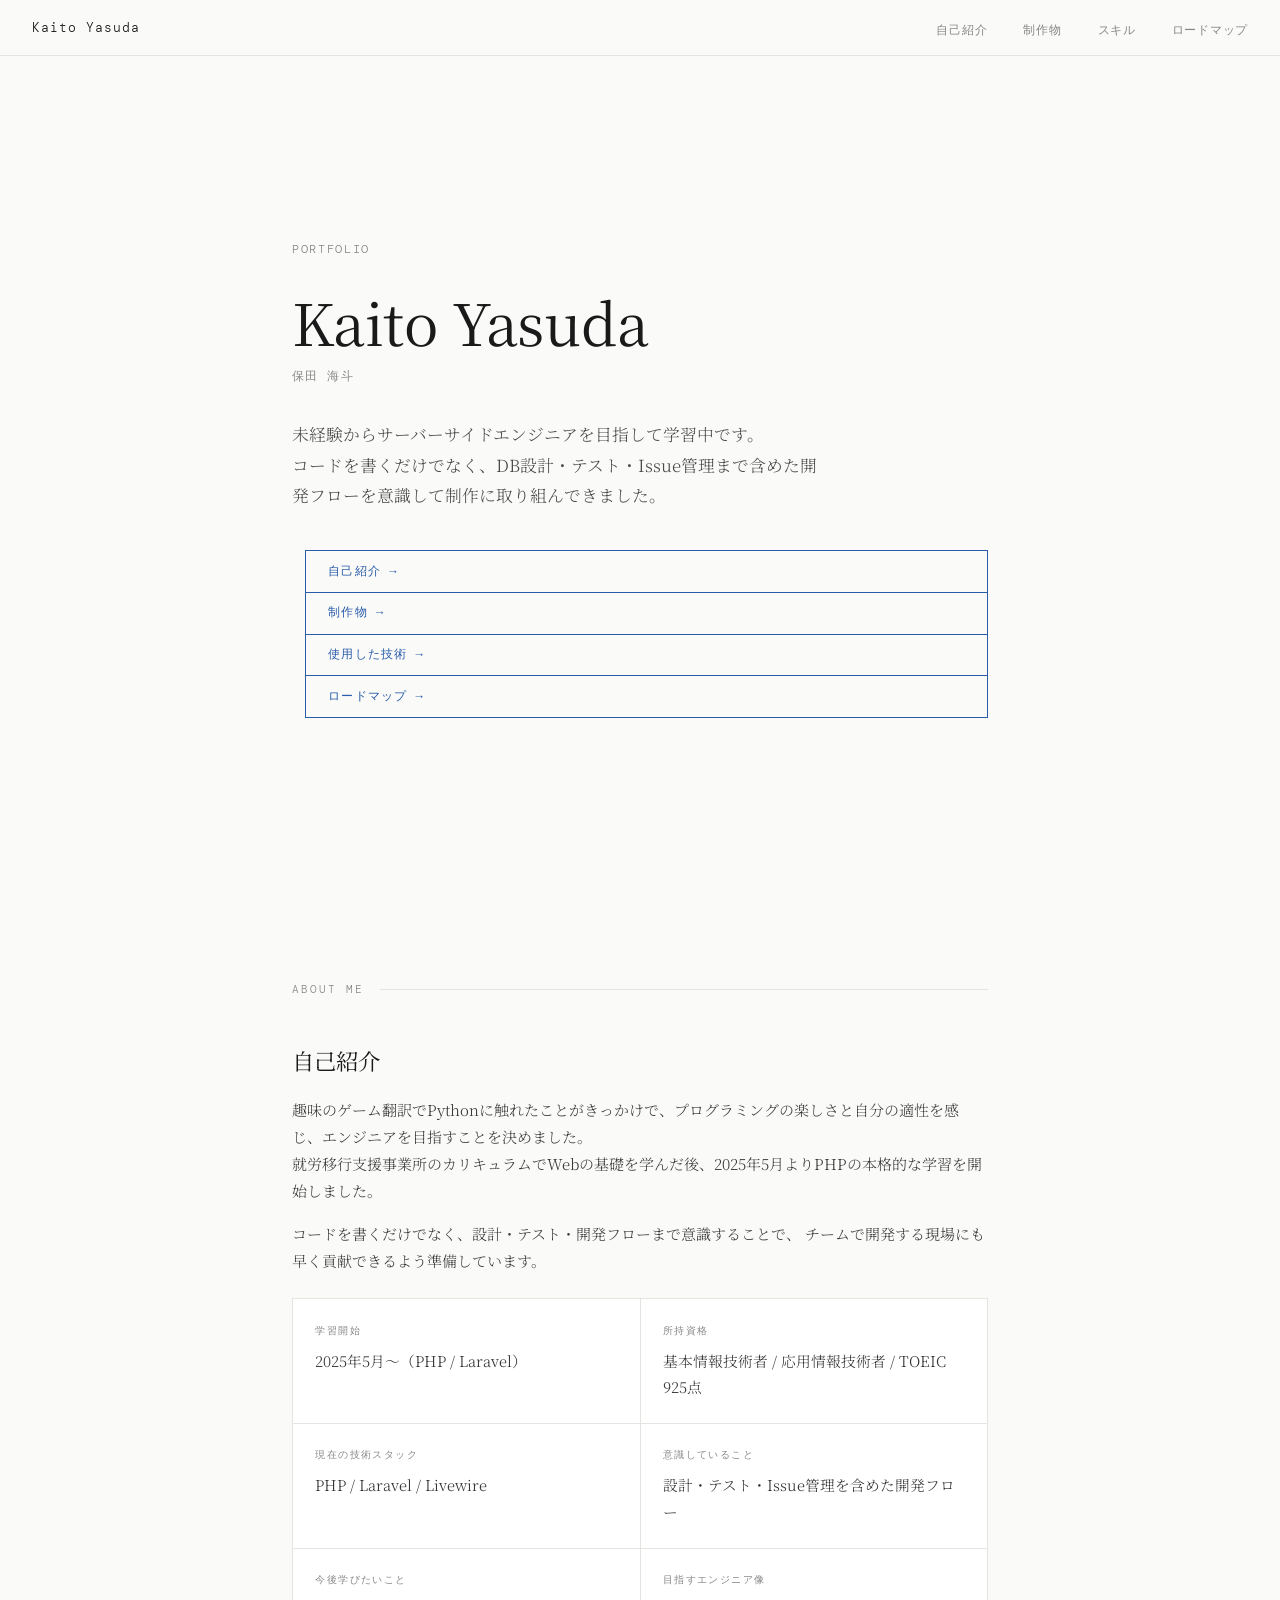
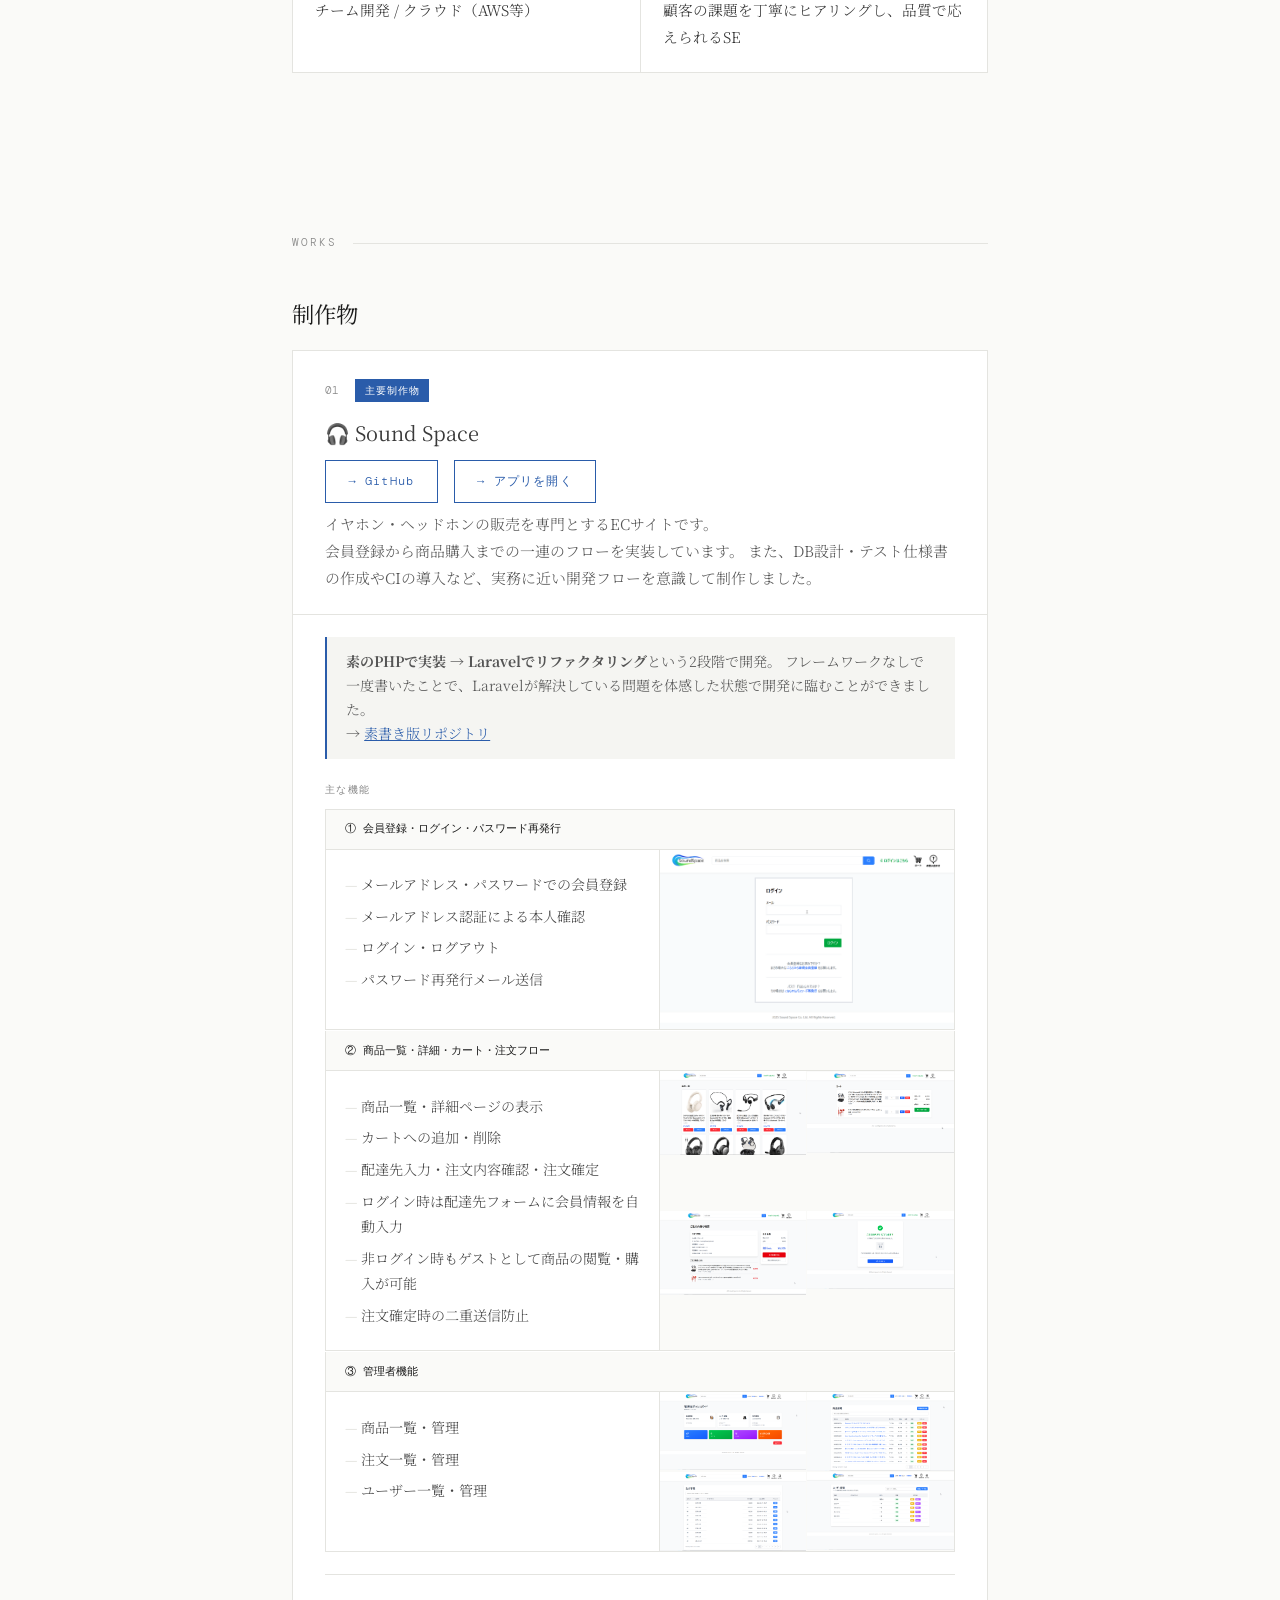
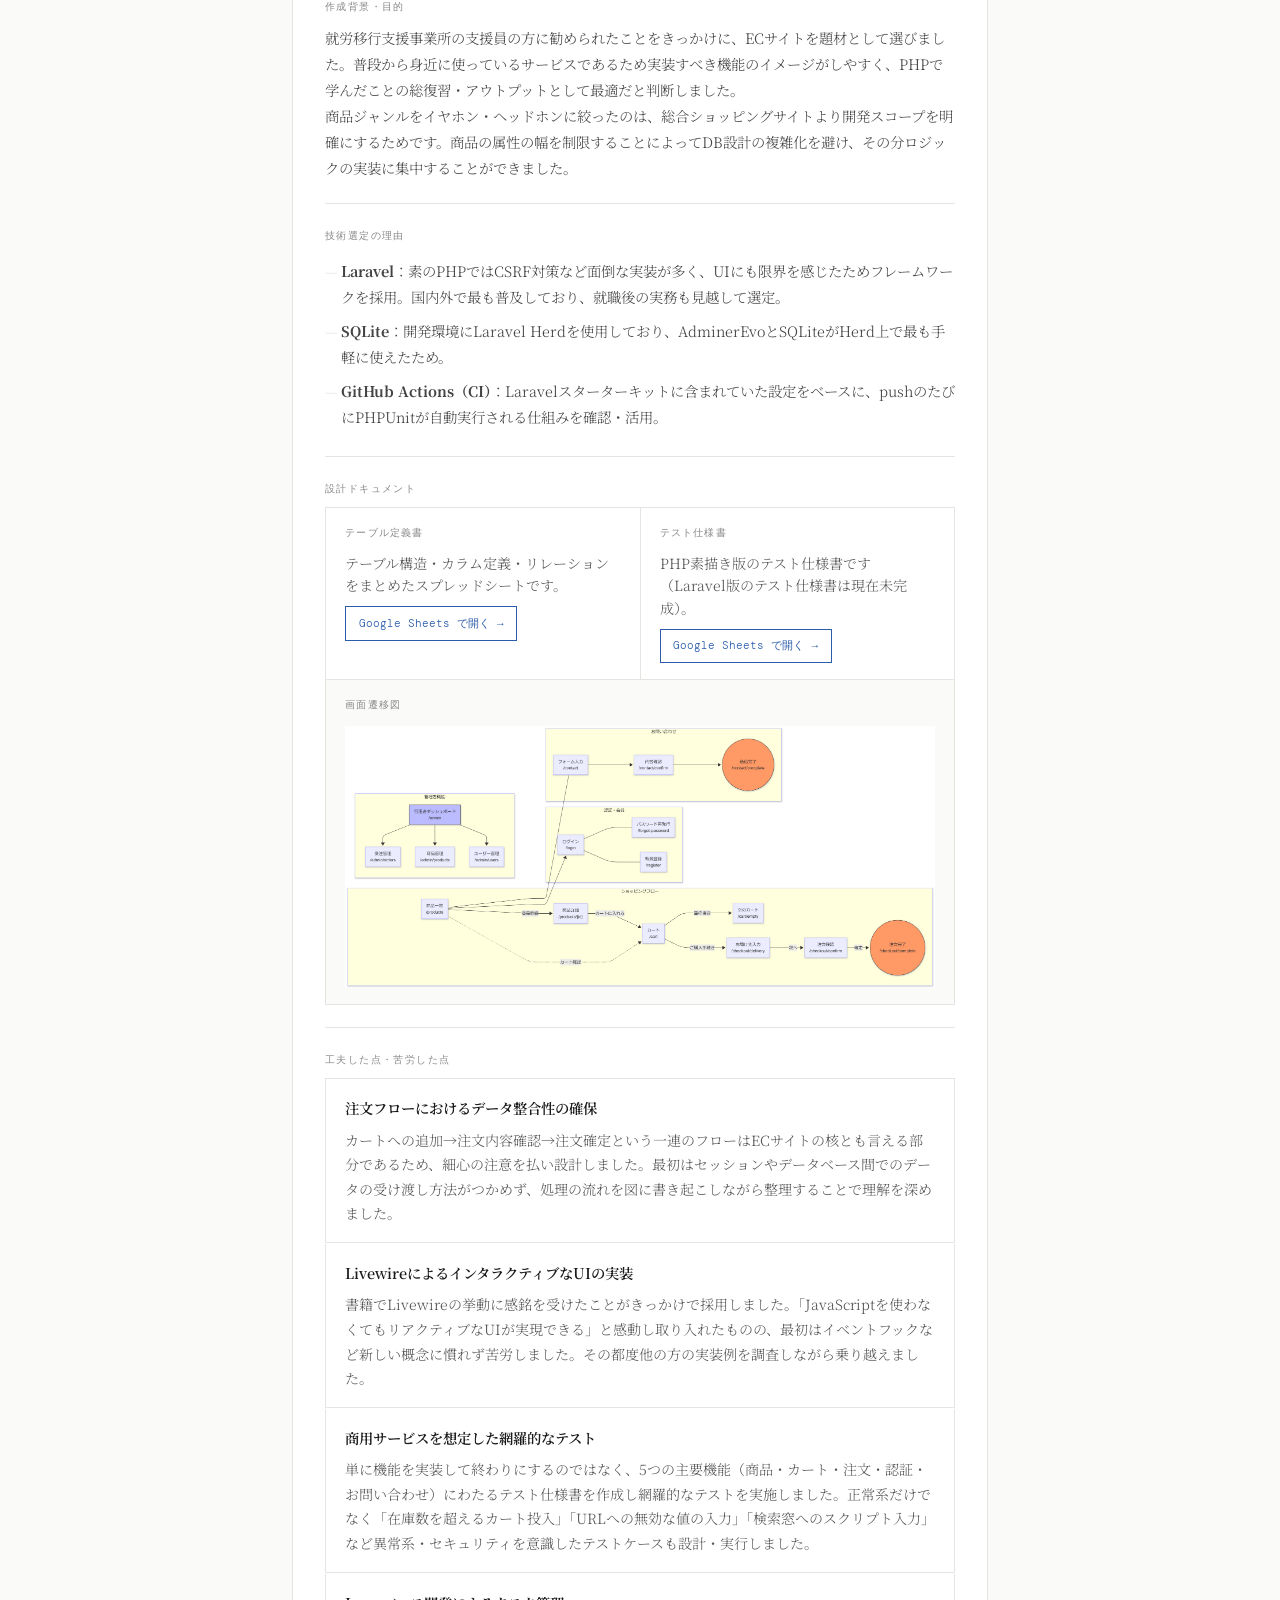
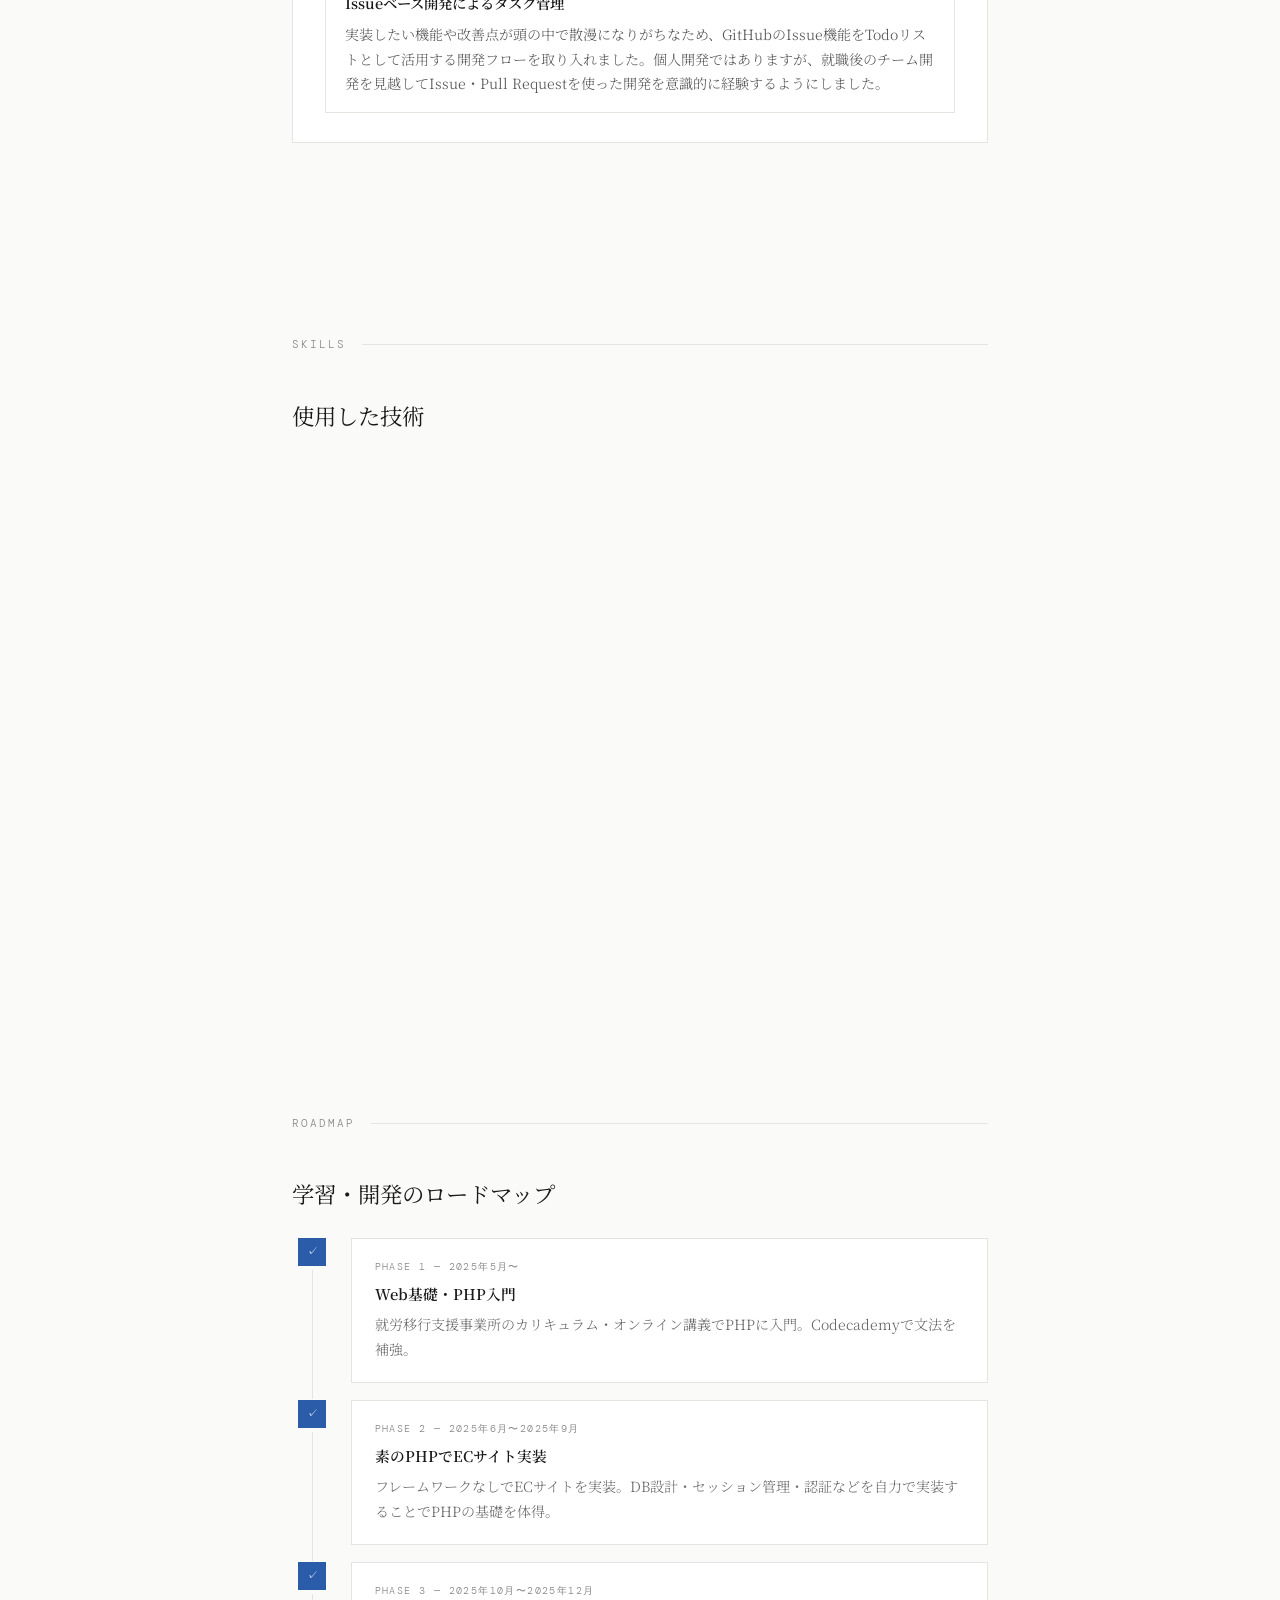
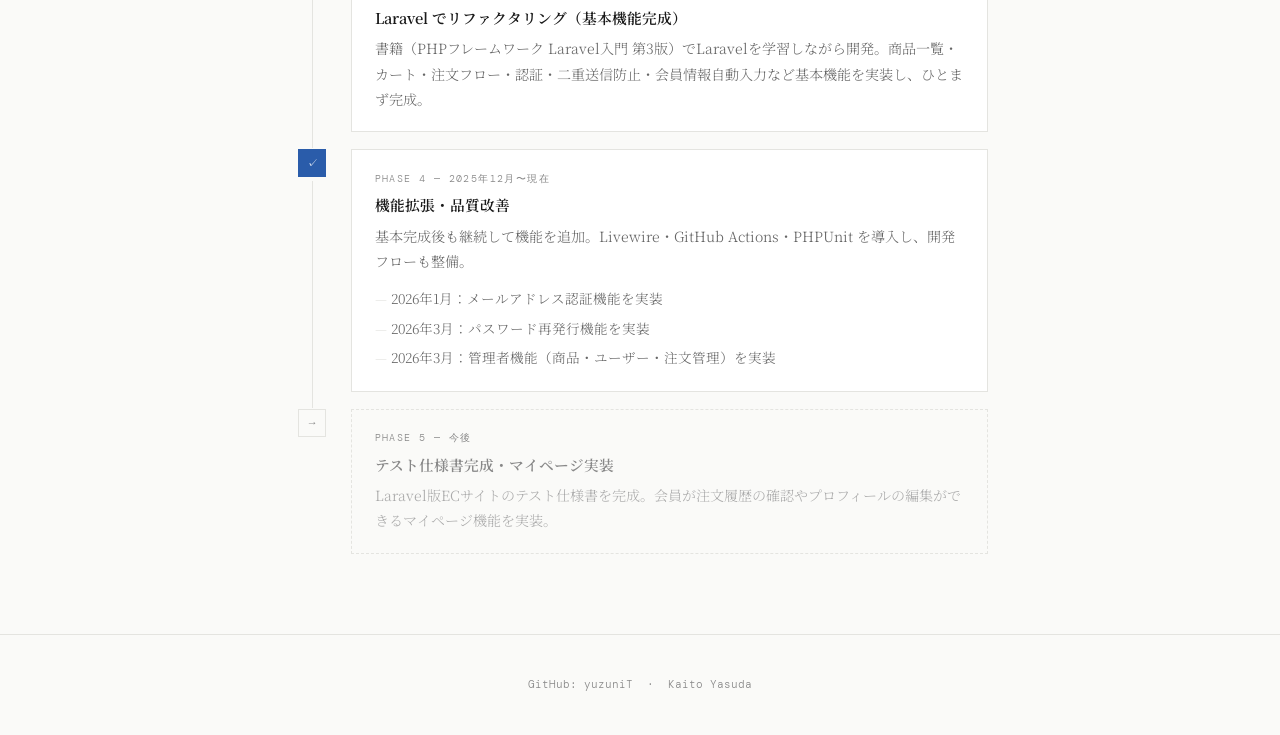
==== commit 8ec3232d: "アプリへのリンクを更新 .work-link--disabled　でアプリへのリンクが準備中の際にボタンを押せないようにする。" ====
--- a/index.html
+++ b/index.html
@@ -90,9 +90,10 @@
         <p class="work-title">🎧️ Sound Space</p>
 
         <div class="work-links">
-          <a href="https://github.com/yuzuniT/shop_laravel" target="_blank" class="work-link">→GitHub</a>
-        </div>
-
+          <a href="https://github.com/yuzuniT/shop_laravel" target="_blank" class="btn">→ GitHub</a>
+          <a href="https://shop-laravel-develop-fd6c79.laravel.cloud/" target="_blank" class="btn">→ アプリを開く</a>
+        </div>        
+        
         <p class="work-desc">
           イヤホン・ヘッドホンの販売を専門とするECサイトです。<br>
           会員登録から商品購入までの一連のフローを実装しています。
@@ -170,9 +171,9 @@
             <div style="display: flex; gap: 0; flex-wrap: wrap;">
               <div style="flex: 1; min-width: 260px; padding: 1.2rem; border-right: 1px solid var(--border);">
                 <ul style="list-style: none; padding: 0; margin: 0;">
-                  <li style="font-size: 0.88rem; color: #444; padding: 0.2rem 0 0.2rem 1rem; position: relative;"><span style="position: absolute; left: 0; color: var(--border);">—</span>商品一覧・編集・削除（ページネーション）</li>
-                  <li style="font-size: 0.88rem; color: #444; padding: 0.2rem 0 0.2rem 1rem; position: relative;"><span style="position: absolute; left: 0; color: var(--border);">—</span>注文一覧・管理（ページネーション）</li>
-                  <li style="font-size: 0.88rem; color: #444; padding: 0.2rem 0 0.2rem 1rem; position: relative;"><span style="position: absolute; left: 0; color: var(--border);">—</span>ユーザー一覧・管理（ページネーション）</li>
+                  <li style="font-size: 0.88rem; color: #444; padding: 0.2rem 0 0.2rem 1rem; position: relative;"><span style="position: absolute; left: 0; color: var(--border);">—</span>商品一覧・管理</li>
+                  <li style="font-size: 0.88rem; color: #444; padding: 0.2rem 0 0.2rem 1rem; position: relative;"><span style="position: absolute; left: 0; color: var(--border);">—</span>注文一覧・管理</li>
+                  <li style="font-size: 0.88rem; color: #444; padding: 0.2rem 0 0.2rem 1rem; position: relative;"><span style="position: absolute; left: 0; color: var(--border);">—</span>ユーザー一覧・管理</li>
                 </ul>
               </div>
               <div style="flex: 1; min-width: 260px; background: var(--bg); display: grid; grid-template-columns: 1fr 1fr; gap: 1px;">
@@ -284,19 +285,19 @@
         </tr>
         <tr style="border: 1px solid var(--border); border-top: none;">
           <td style="padding: 0.85rem 1.2rem; background: var(--bg); color: #555; font-size: 0.85rem;">バックエンド</td>
-          <td style="padding: 0.85rem 1.2rem; background: var(--bg); color: var(--text);">PHP 8.2.12, Laravel 12.39.0</td>
+          <td style="padding: 0.85rem 1.2rem; background: var(--bg); color: var(--text);">PHP 8.2.12, Laravel 12.39.0, Composer 2.8.10</td>
         </tr>
         <tr style="border: 1px solid var(--border); border-top: none;">
           <td style="padding: 0.85rem 1.2rem; background: var(--card); color: #555; font-size: 0.85rem;">データベース</td>
-          <td style="padding: 0.85rem 1.2rem; background: var(--card); color: var(--text);">SQLite 3.49.2</td>
+          <td style="padding: 0.85rem 1.2rem; background: var(--card); color: var(--text);">SQLite 3.49.2 → MySQL 9.2.0</td>
         </tr>
         <tr style="border: 1px solid var(--border); border-top: none;">
           <td style="padding: 0.85rem 1.2rem; background: var(--bg); color: #555; font-size: 0.85rem;">DB管理ツール</td>
-          <td style="padding: 0.85rem 1.2rem; background: var(--bg); color: var(--text);">AdminerEvo 4.8.4</td>
+          <td style="padding: 0.85rem 1.2rem; background: var(--bg); color: var(--text);">AdminerEvo 4.8.4 → phpMyAdmin 5.2.3</td>
         </tr>
         <tr style="border: 1px solid var(--border); border-top: none;">
           <td style="padding: 0.85rem 1.2rem; background: var(--card); color: #555; font-size: 0.85rem;">開発環境</td>
-          <td style="padding: 0.85rem 1.2rem; background: var(--card); color: var(--text);">Laravel Herd 1.21.1 (Windows)</td>
+          <td style="padding: 0.85rem 1.2rem; background: var(--card); color: var(--text);">Laravel Herd 1.21.1 (Windows), Node.js 24.5.0, npm 11.5.1, Visual Studio Code</td>
         </tr>
         <tr style="border: 1px solid var(--border); border-top: none;">
           <td style="padding: 0.85rem 1.2rem; background: var(--bg); color: #555; font-size: 0.85rem;">バージョン管理</td>
@@ -379,8 +380,8 @@
         </div>
         <div style="background: var(--bg); border: 1px dashed var(--border); padding: 1.2rem 1.4rem; flex: 1;">
           <p style="font-family: 'DM Mono', monospace; font-size: 10px; letter-spacing: 0.14em; color: var(--muted); text-transform: uppercase; margin-bottom: 0.3rem;">Phase 5 — 今後</p>
-          <p style="font-weight: 600; font-size: 0.92rem; margin-bottom: 0.3rem; color: var(--muted);">マイページ・本番環境デプロイ</p>
-          <p style="font-size: 0.88rem; color: #aaa; margin: 0;">マイページ機能の追加・クラウドへのデプロイに挑戦予定。</p>
+          <p style="font-weight: 600; font-size: 0.92rem; margin-bottom: 0.3rem; color: var(--muted);">テスト仕様書完成・マイページ実装</p>
+          <p style="font-size: 0.88rem; color: #aaa; margin: 0;">Laravel版ECサイトのテスト仕様書を完成。会員が注文履歴の確認やプロフィールの編集ができるマイページ機能を実装。</p>
         </div>
       </div>
 
--- a/assets/css/style.css
+++ b/assets/css/style.css
@@ -301,7 +301,7 @@
 }
 .refactor-note a { color: var(--accent); }
 
-.work-links { display: flex; gap: 1rem; }
+.work-links { display: flex; gap: 1rem; margin-bottom: 0.5rem; }
 
 .work-link {
   font-family: 'DM Mono', monospace;
@@ -313,6 +313,14 @@
   transition: border-color 0.2s;
 }
 .work-link:hover { border-color: var(--accent); }
+
+/* ── WORK LINK DISABLED ── */
+.work-link--disabled {
+  color: var(--muted);
+  border-color: transparent;
+  cursor: default;
+  pointer-events: none;
+}
 
 /* ── ABOUT ── */
 .about-grid {
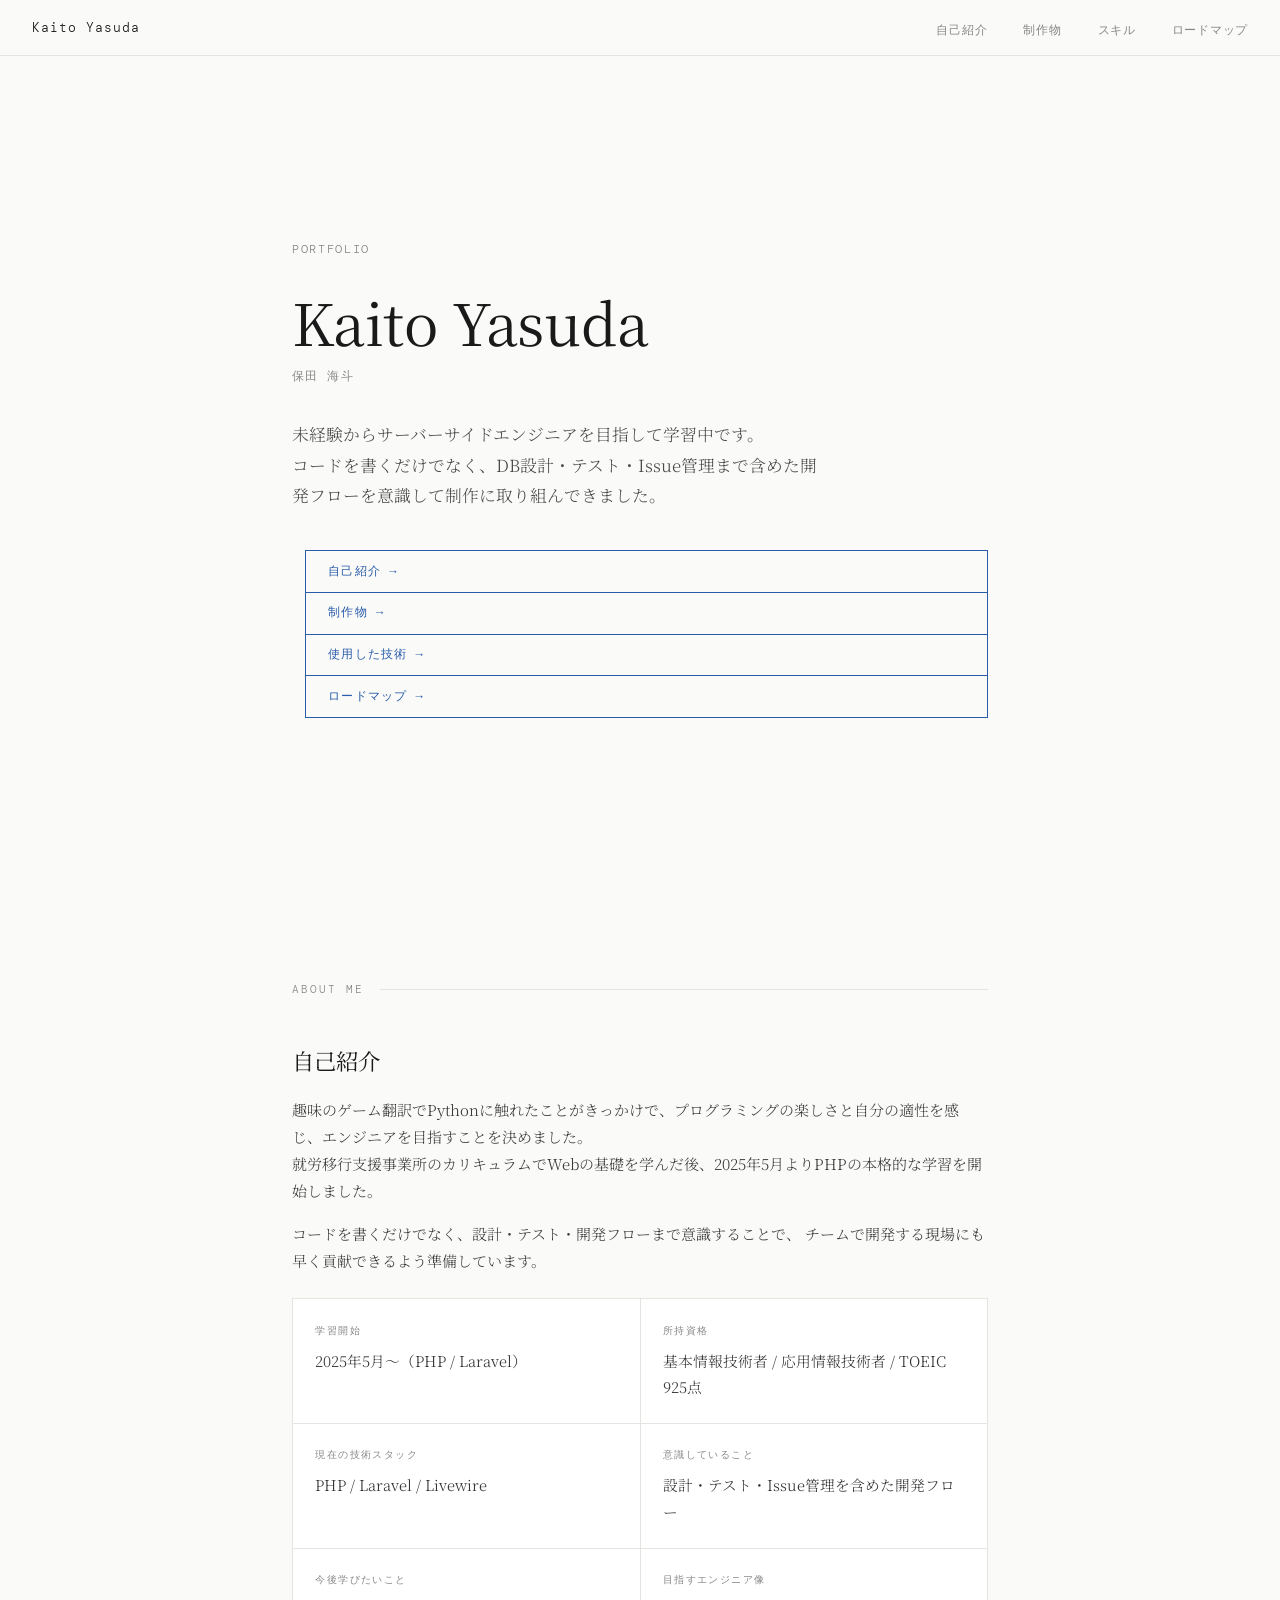
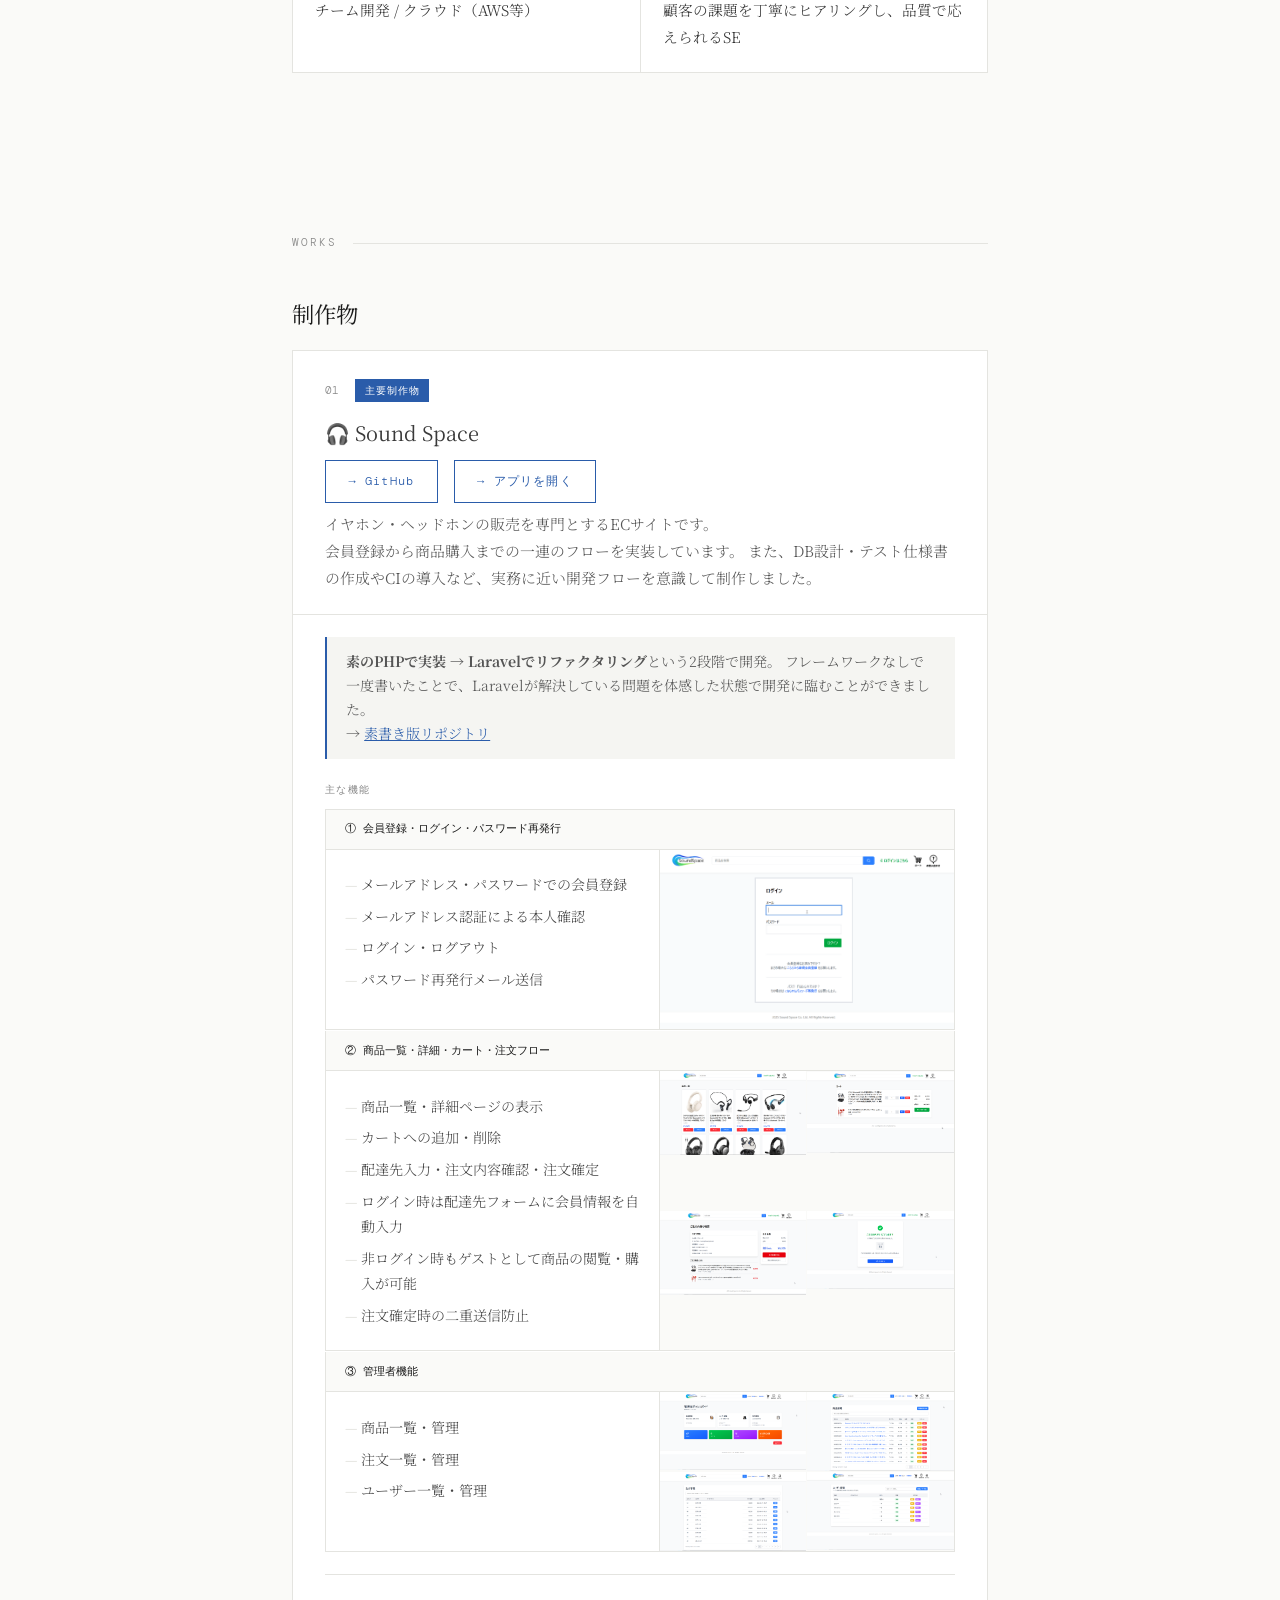
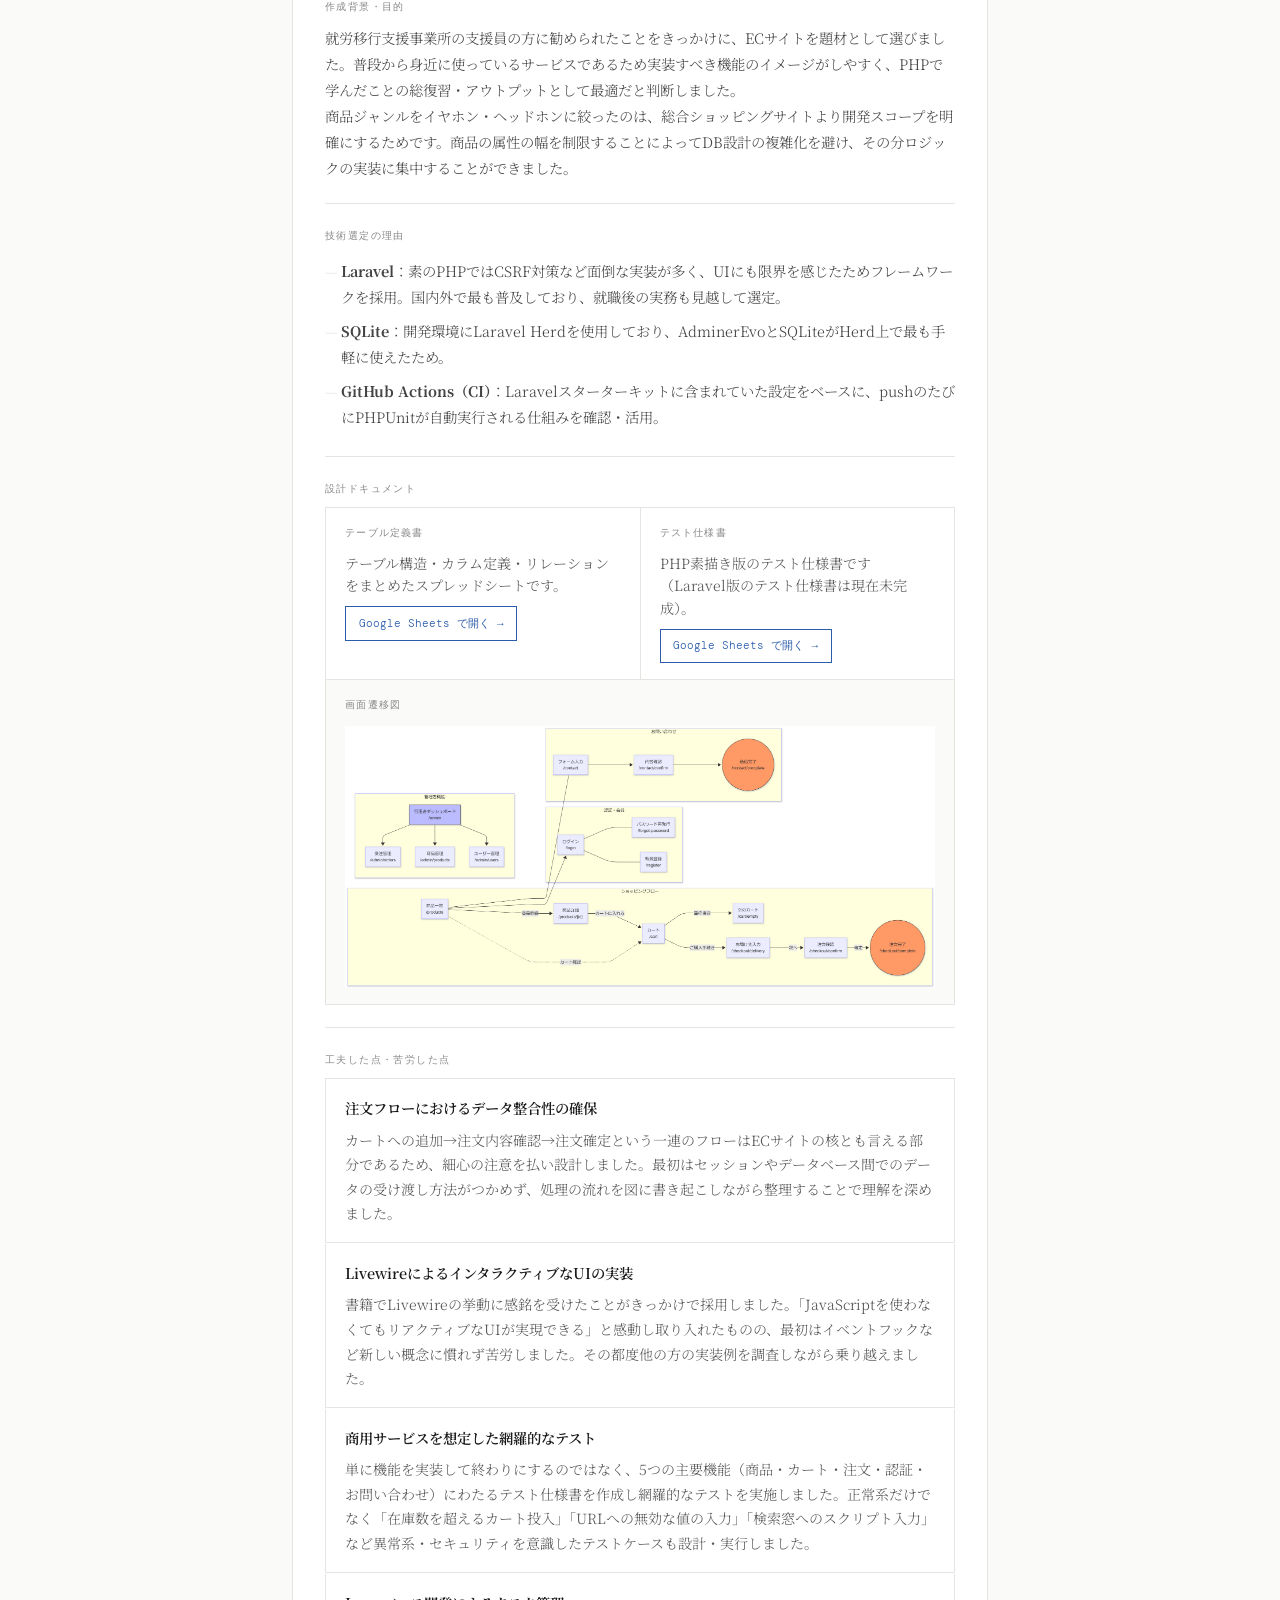
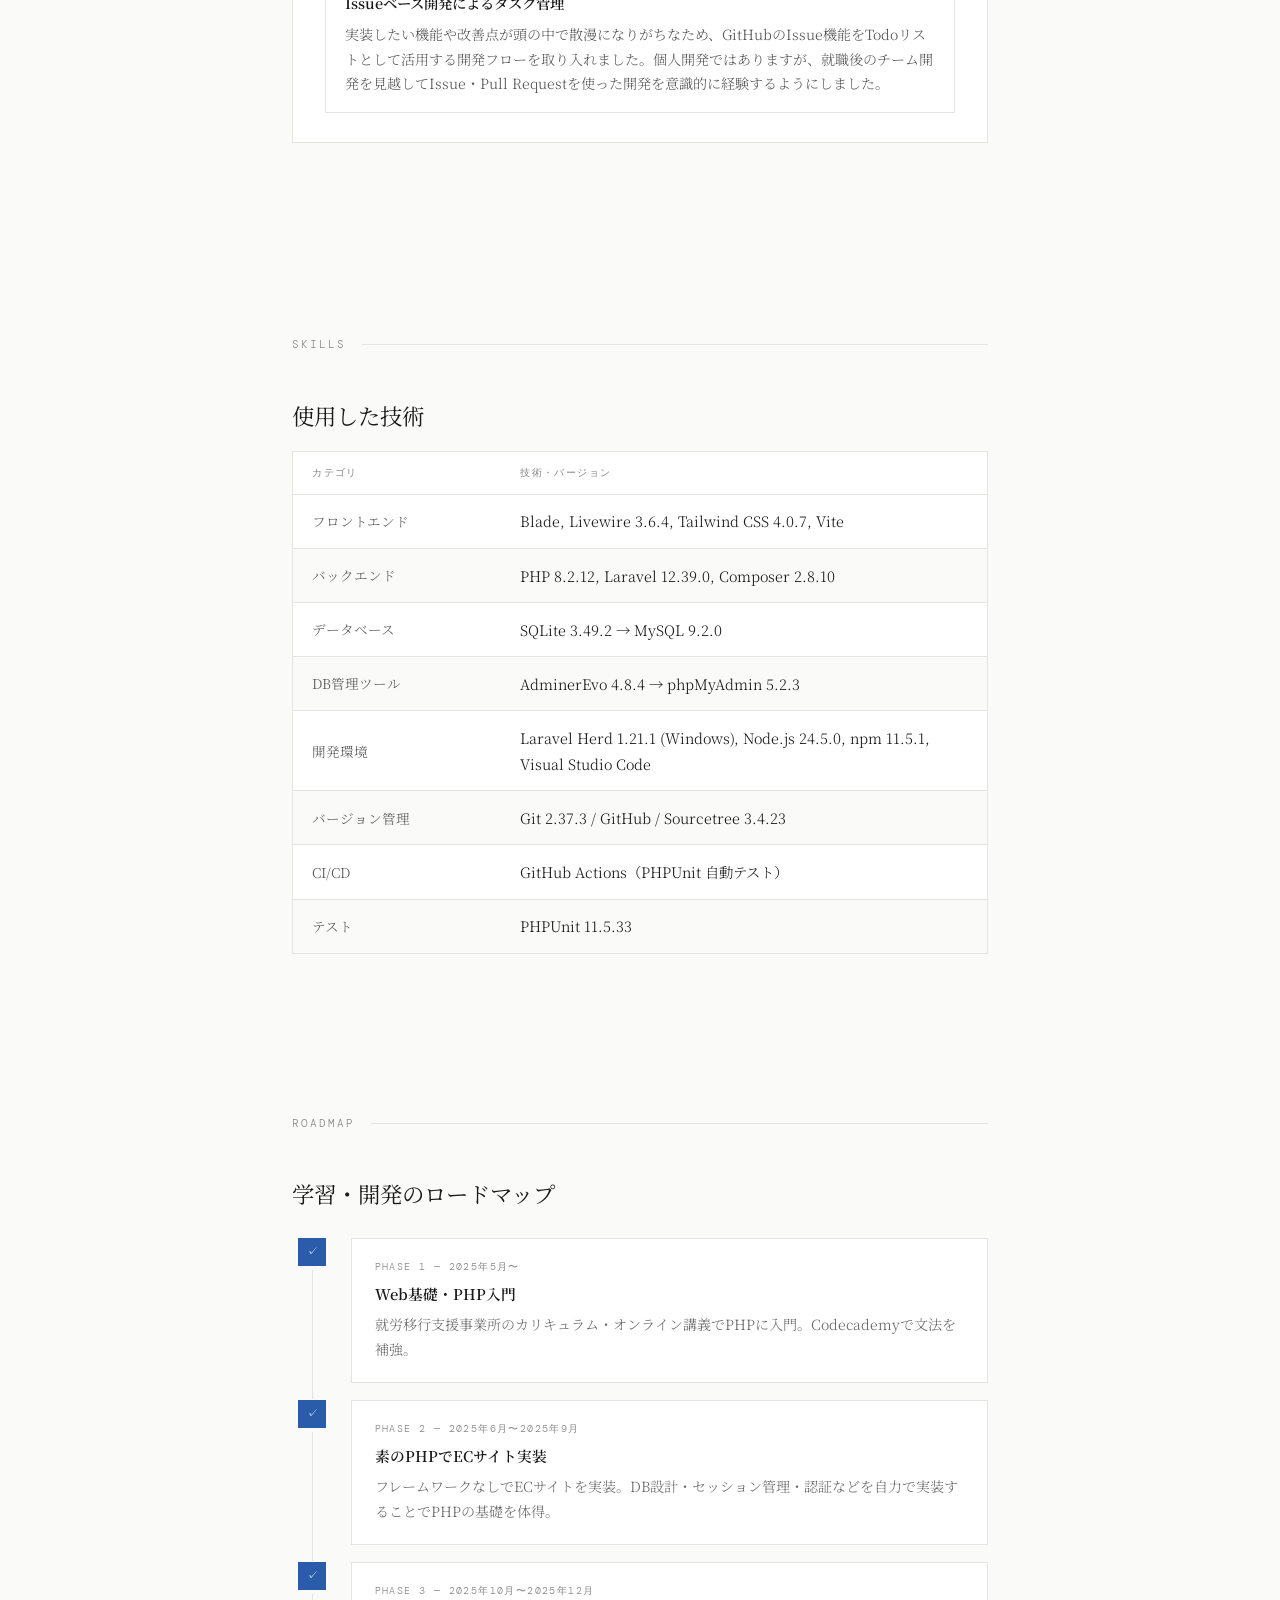
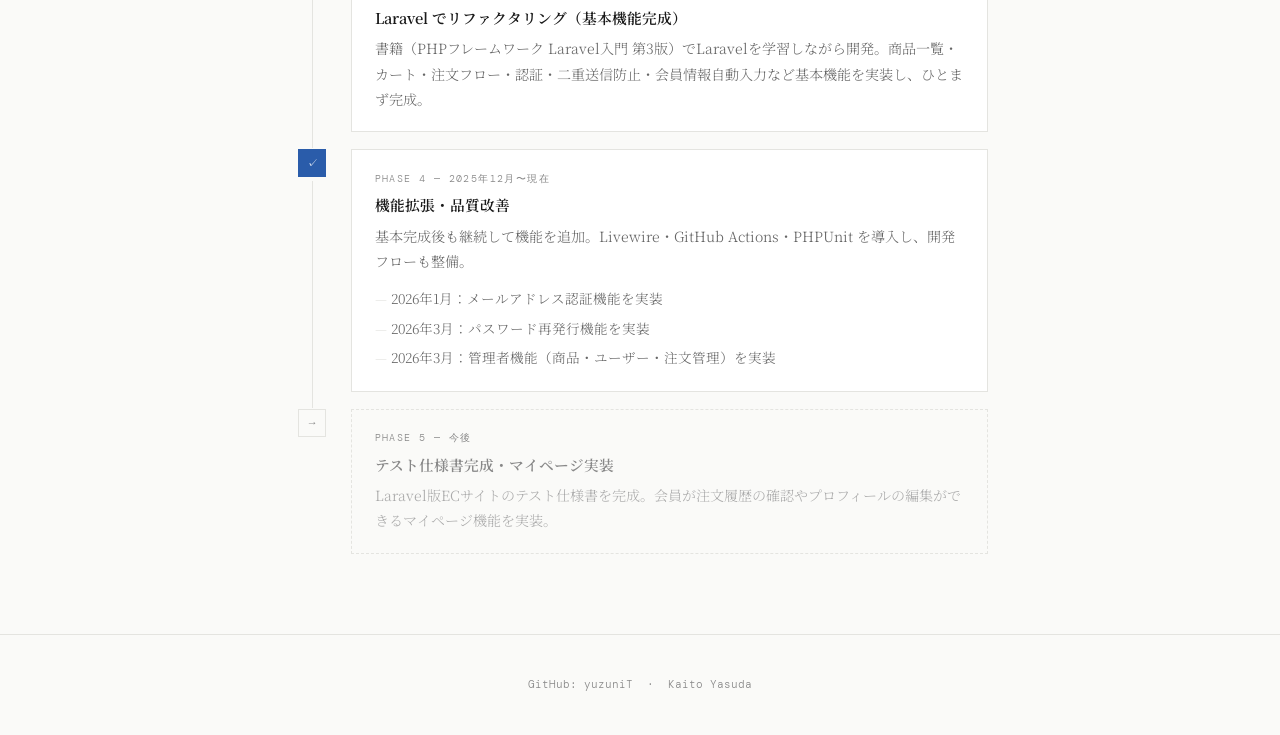
==== commit 9aedecdb: "SoundSpaceのURLを更新" ====
--- a/index.html
+++ b/index.html
@@ -91,7 +91,7 @@
 
         <div class="work-links">
           <a href="https://github.com/yuzuniT/shop_laravel" target="_blank" class="btn">→ GitHub</a>
-          <a href="https://shop-laravel-develop-fd6c79.laravel.cloud/" target="_blank" class="btn">→ アプリを開く</a>
+          <a href="https://sound-space-main-0wr4f9.laravel.cloud" target="_blank" class="btn">→ アプリを開く</a>
         </div>        
         
         <p class="work-desc">
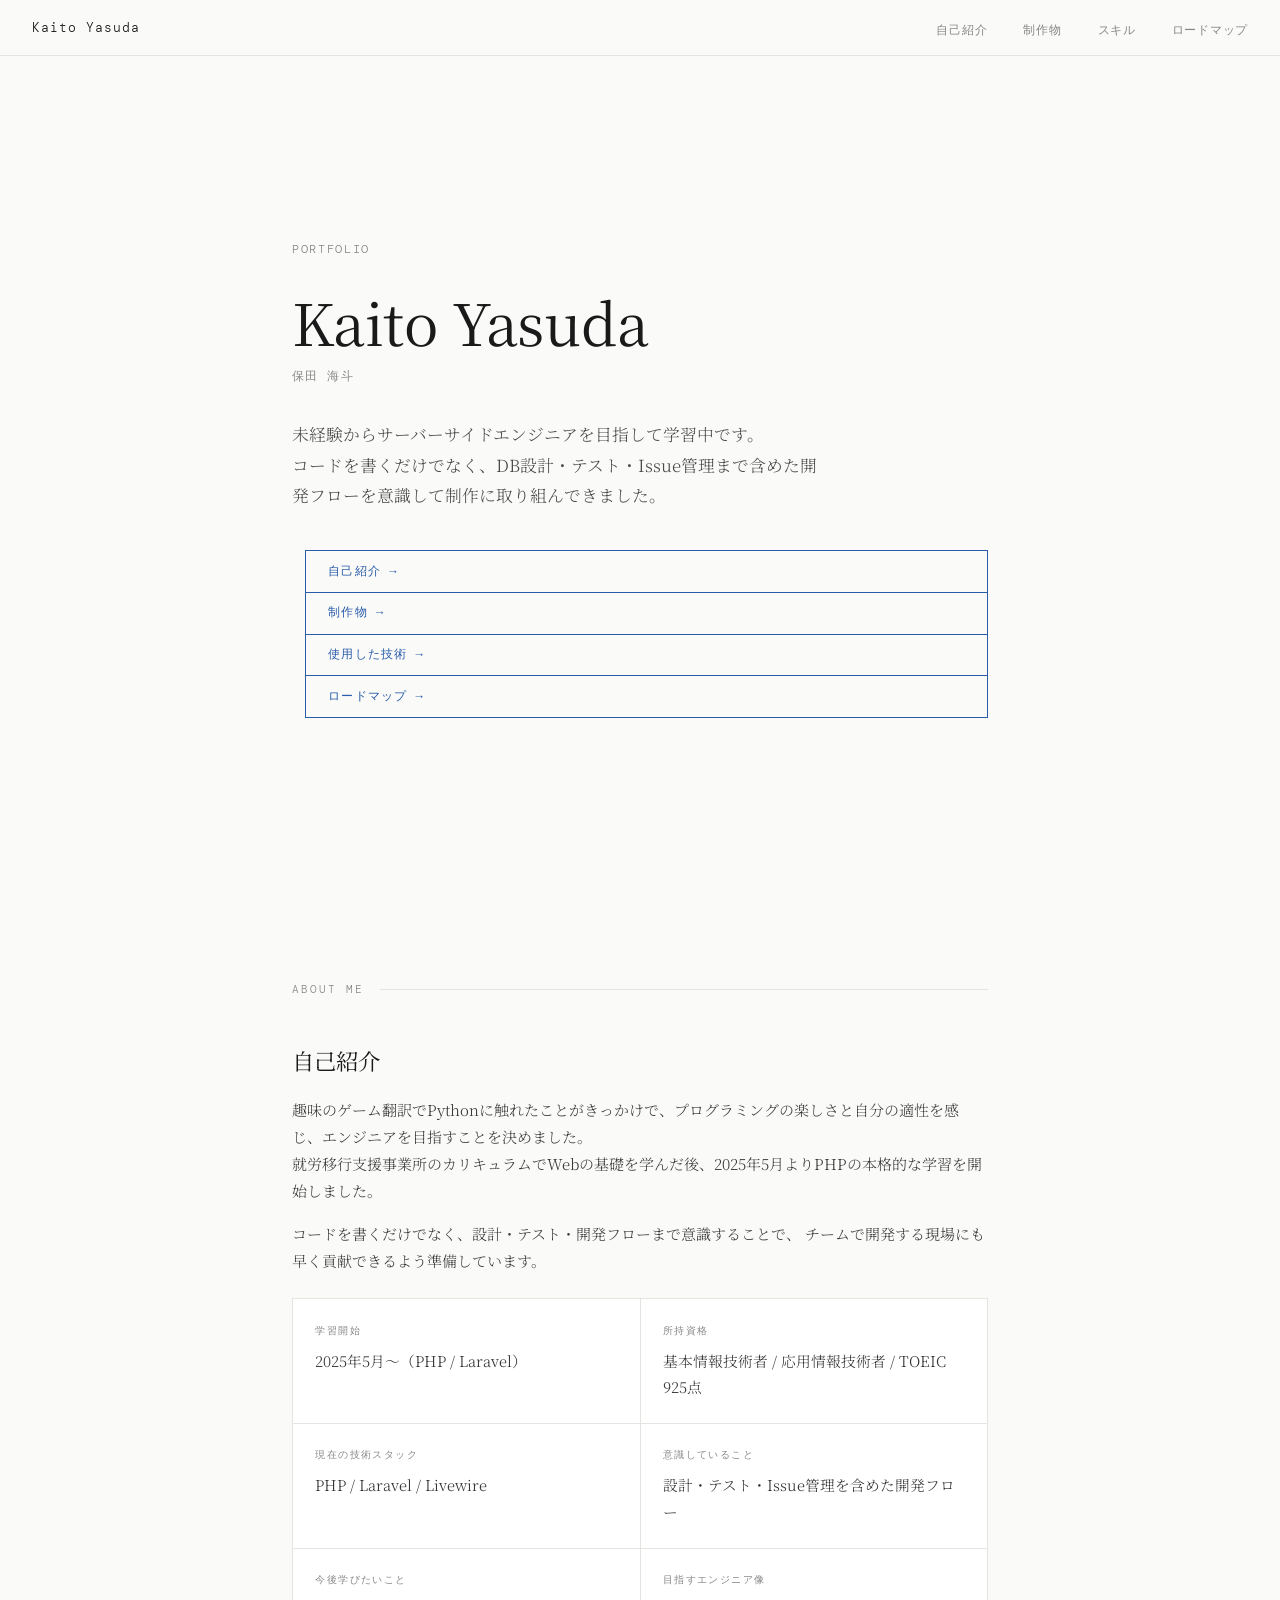
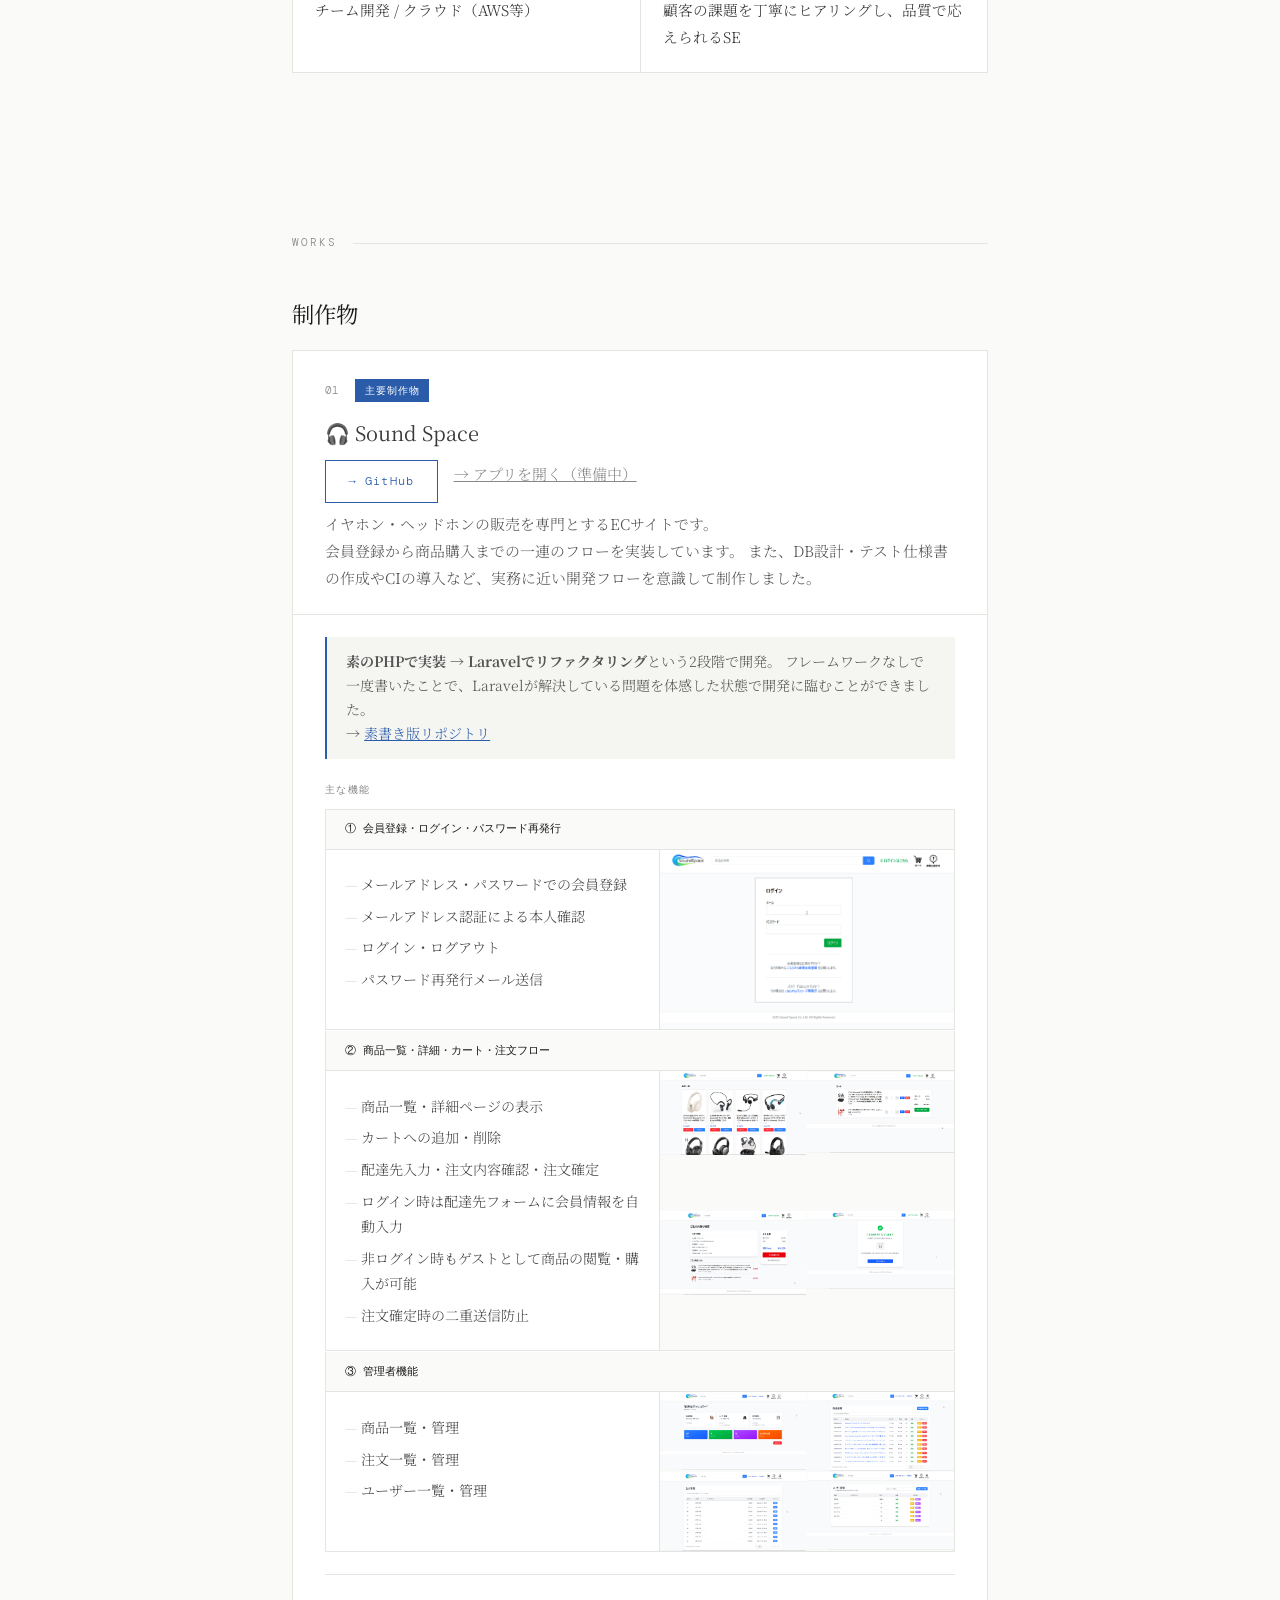
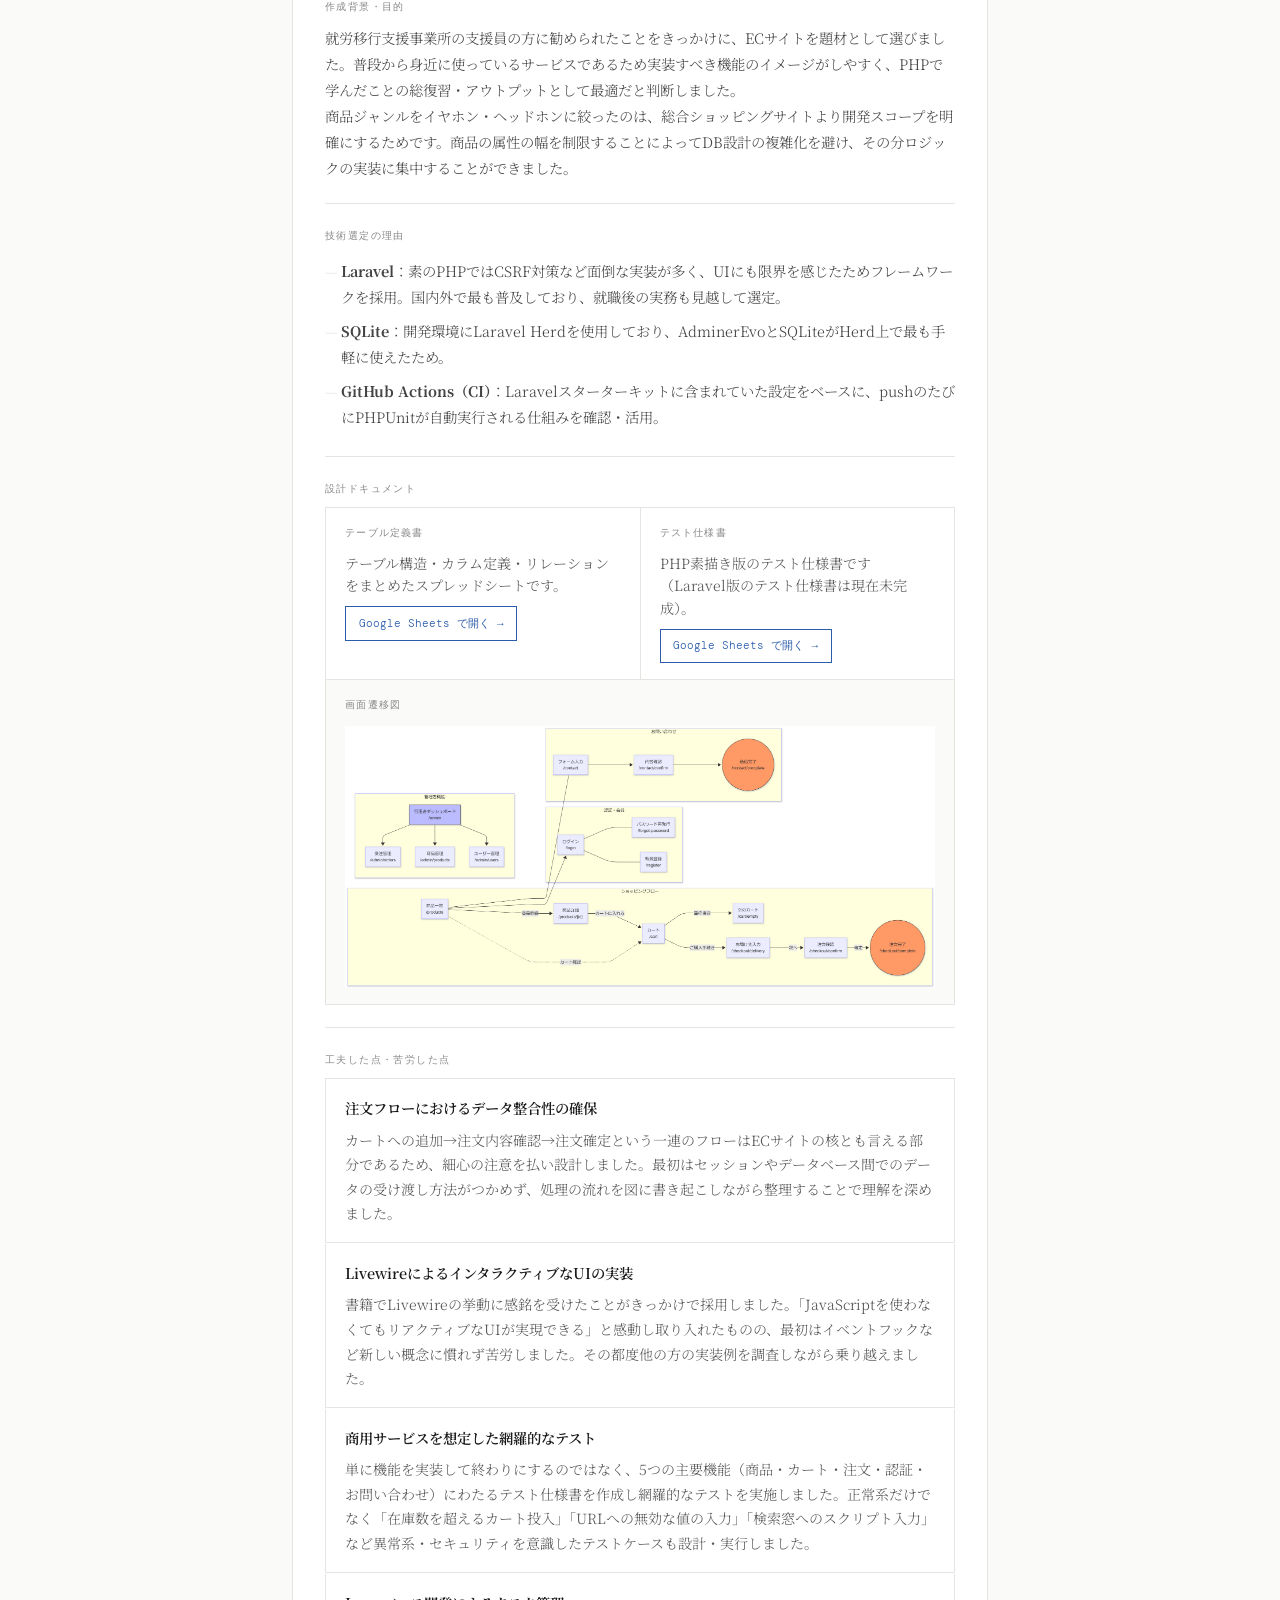
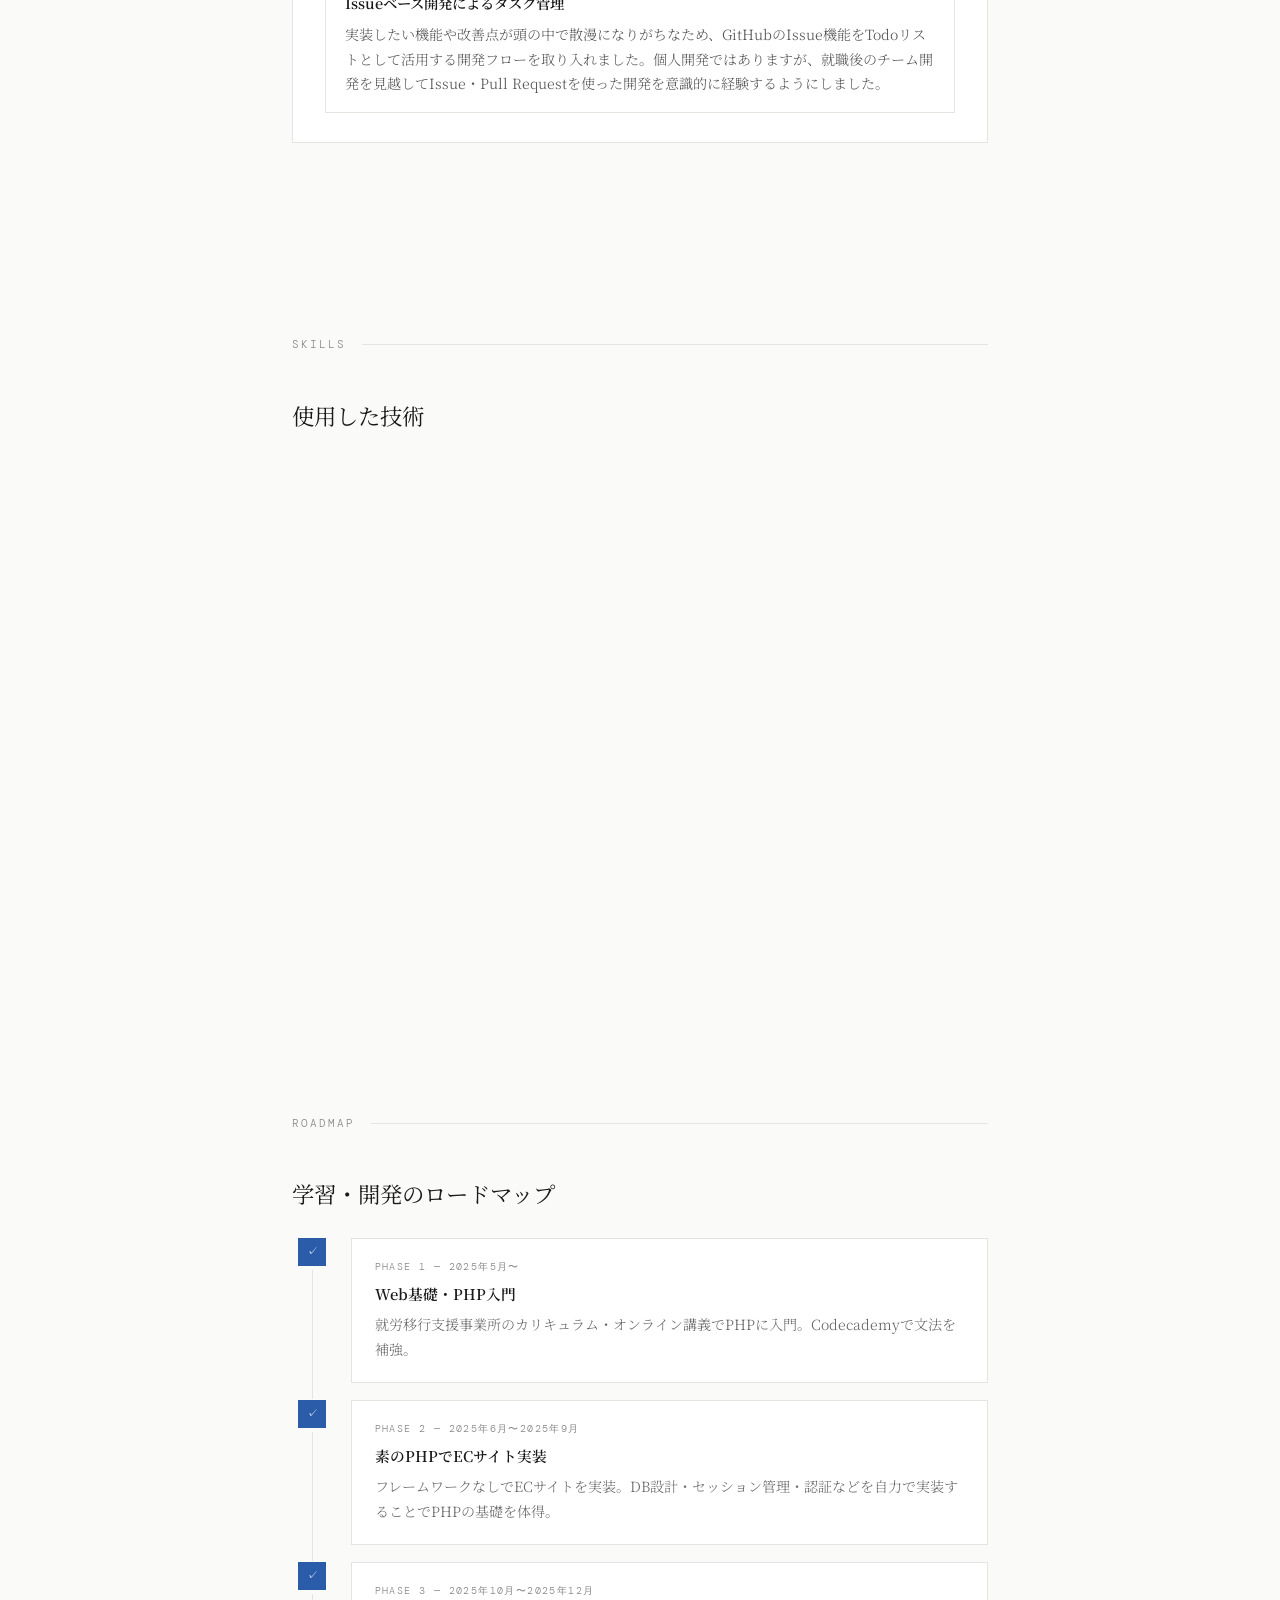
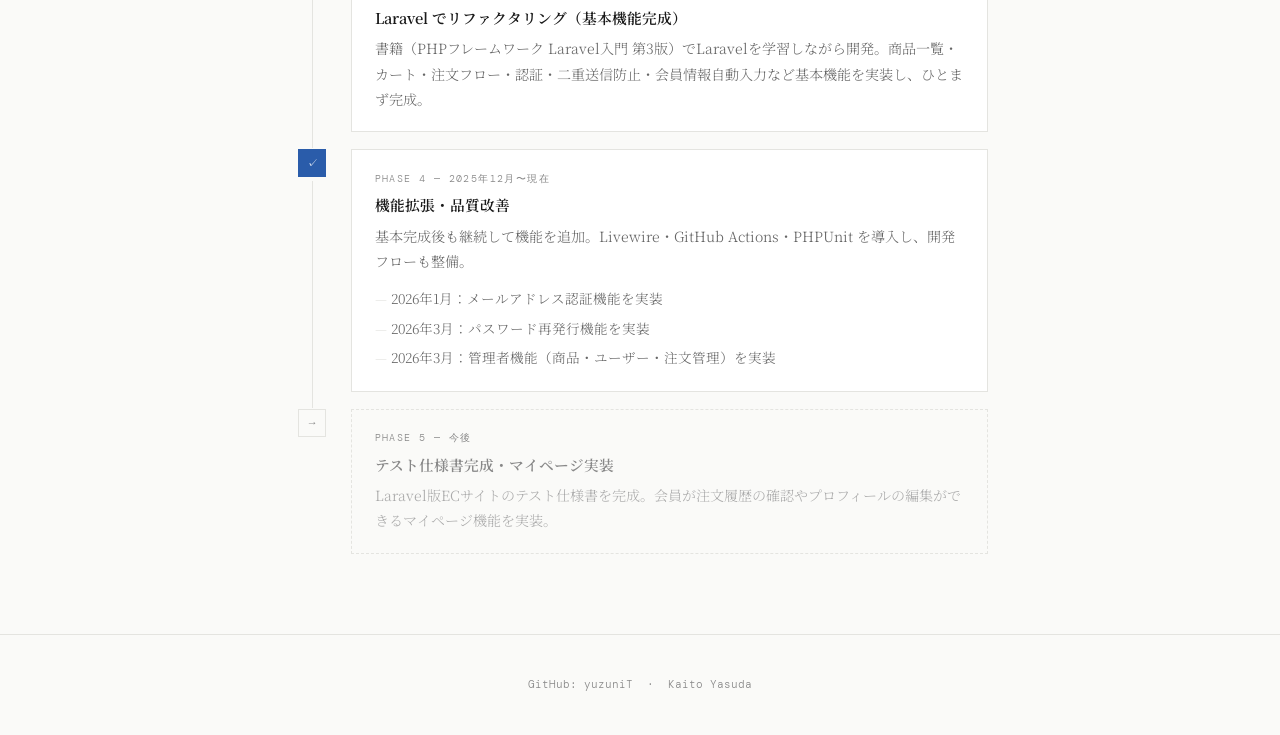
==== commit 09cde1ee: "アプリへのリンクを更新" ====
--- a/index.html
+++ b/index.html
@@ -91,7 +91,7 @@
 
         <div class="work-links">
           <a href="https://github.com/yuzuniT/shop_laravel" target="_blank" class="btn">→ GitHub</a>
-          <a href="https://sound-space-main-0wr4f9.laravel.cloud" target="_blank" class="btn">→ アプリを開く</a>
+          <a class="work-link--disabled" href="#" target="_blank" class="btn">→ アプリを開く（準備中）</a>
         </div>        
         
         <p class="work-desc">
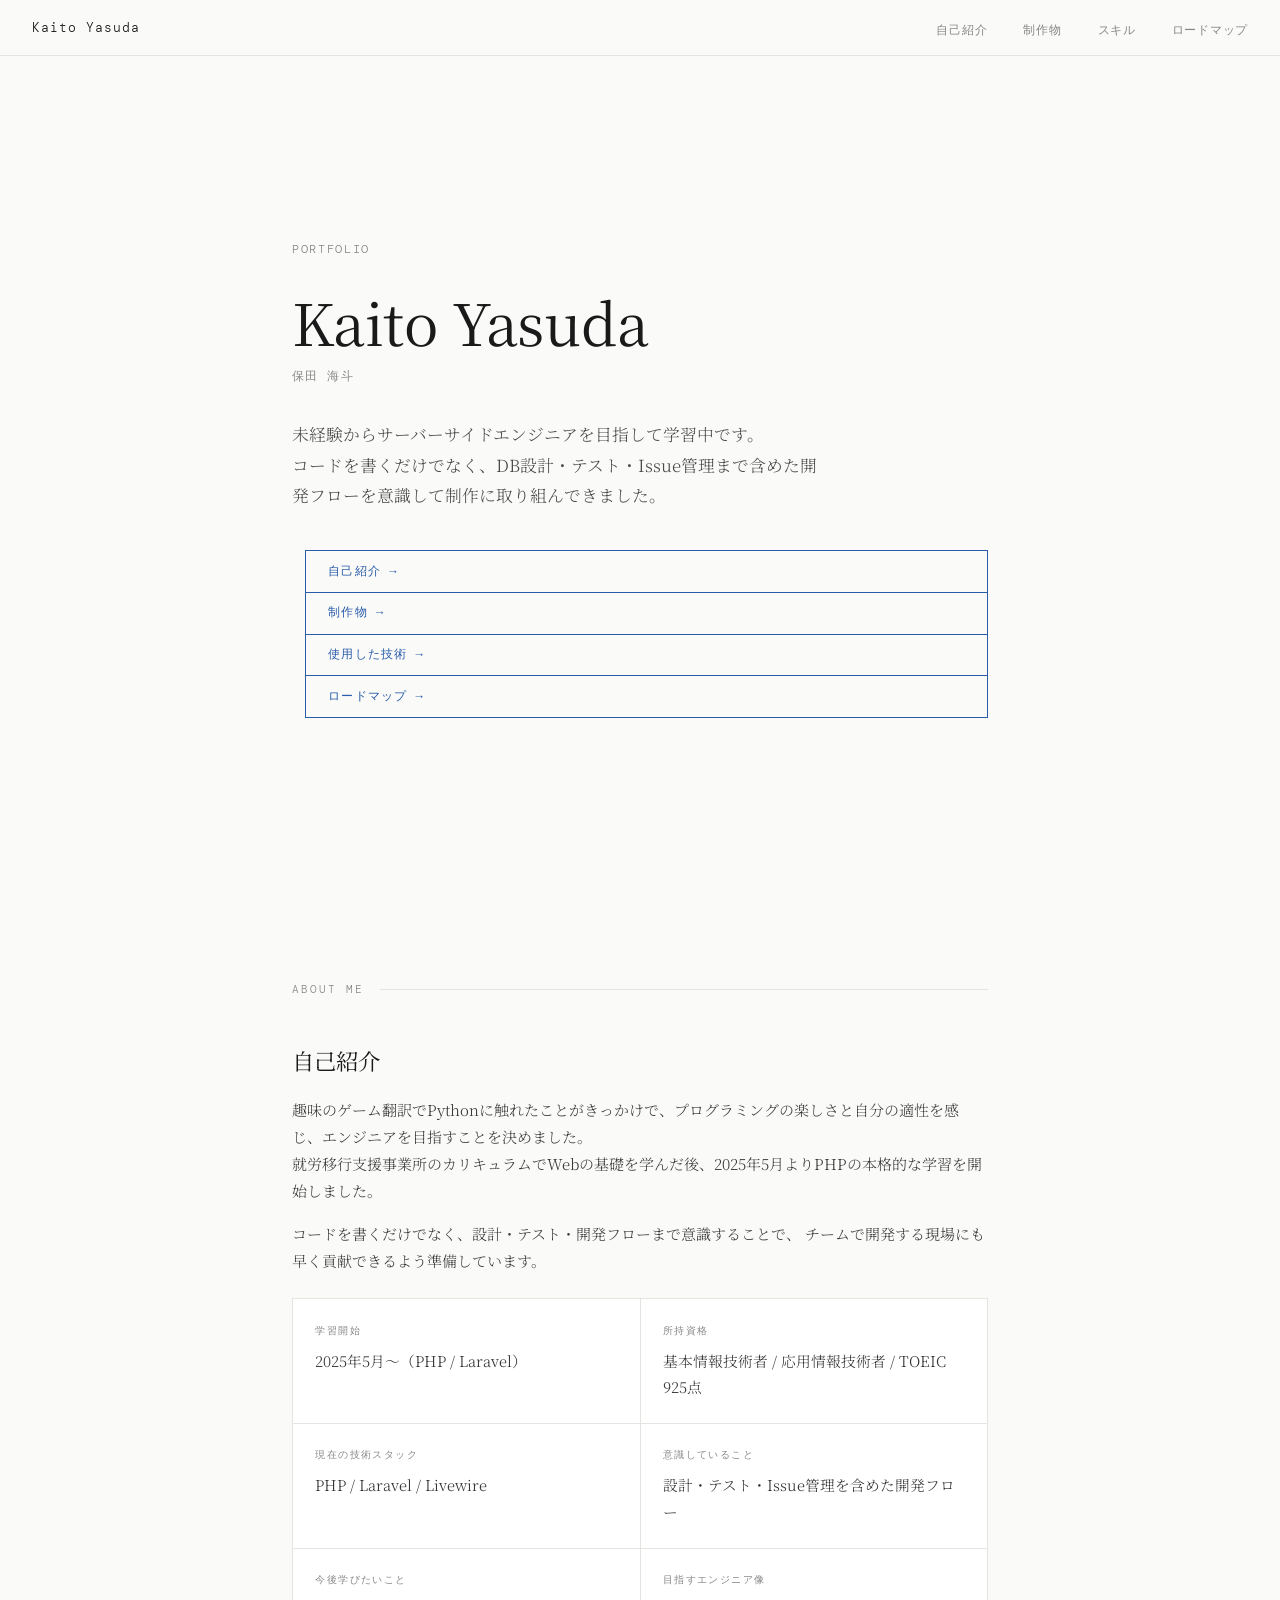
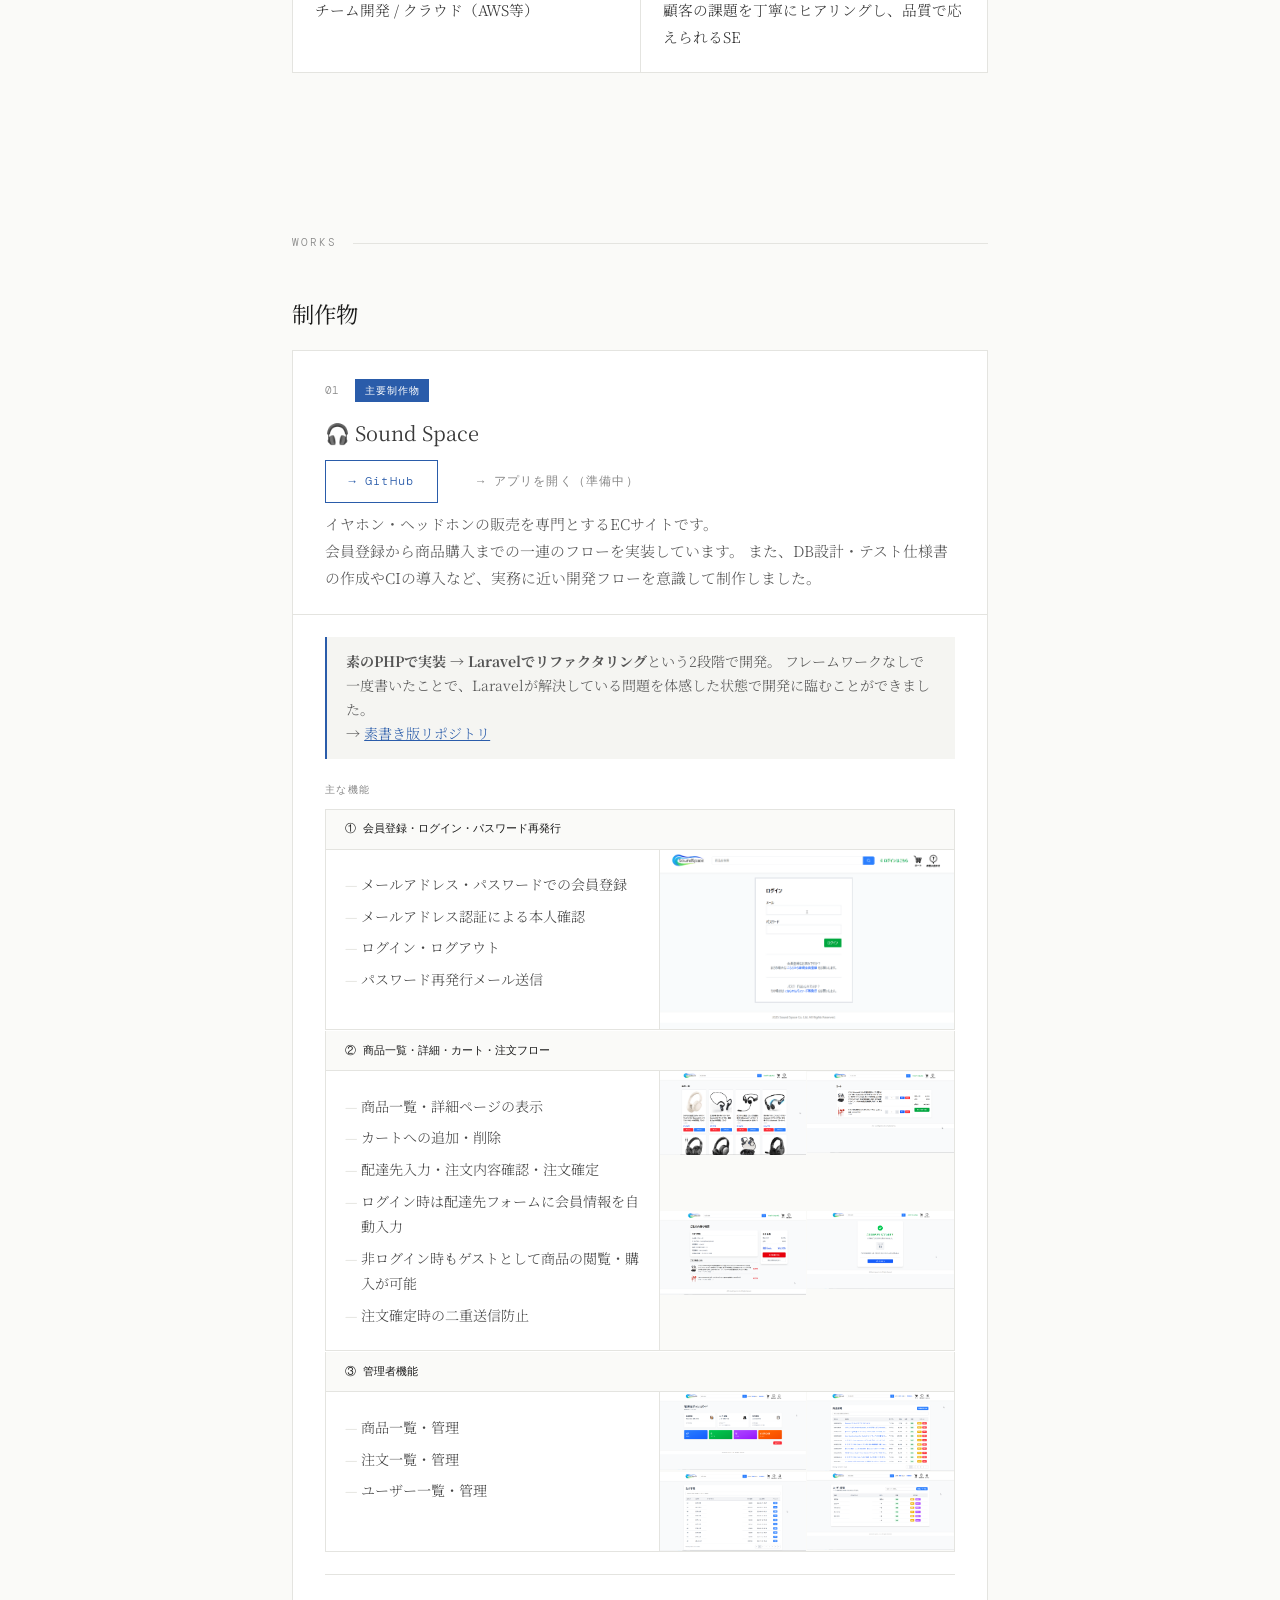
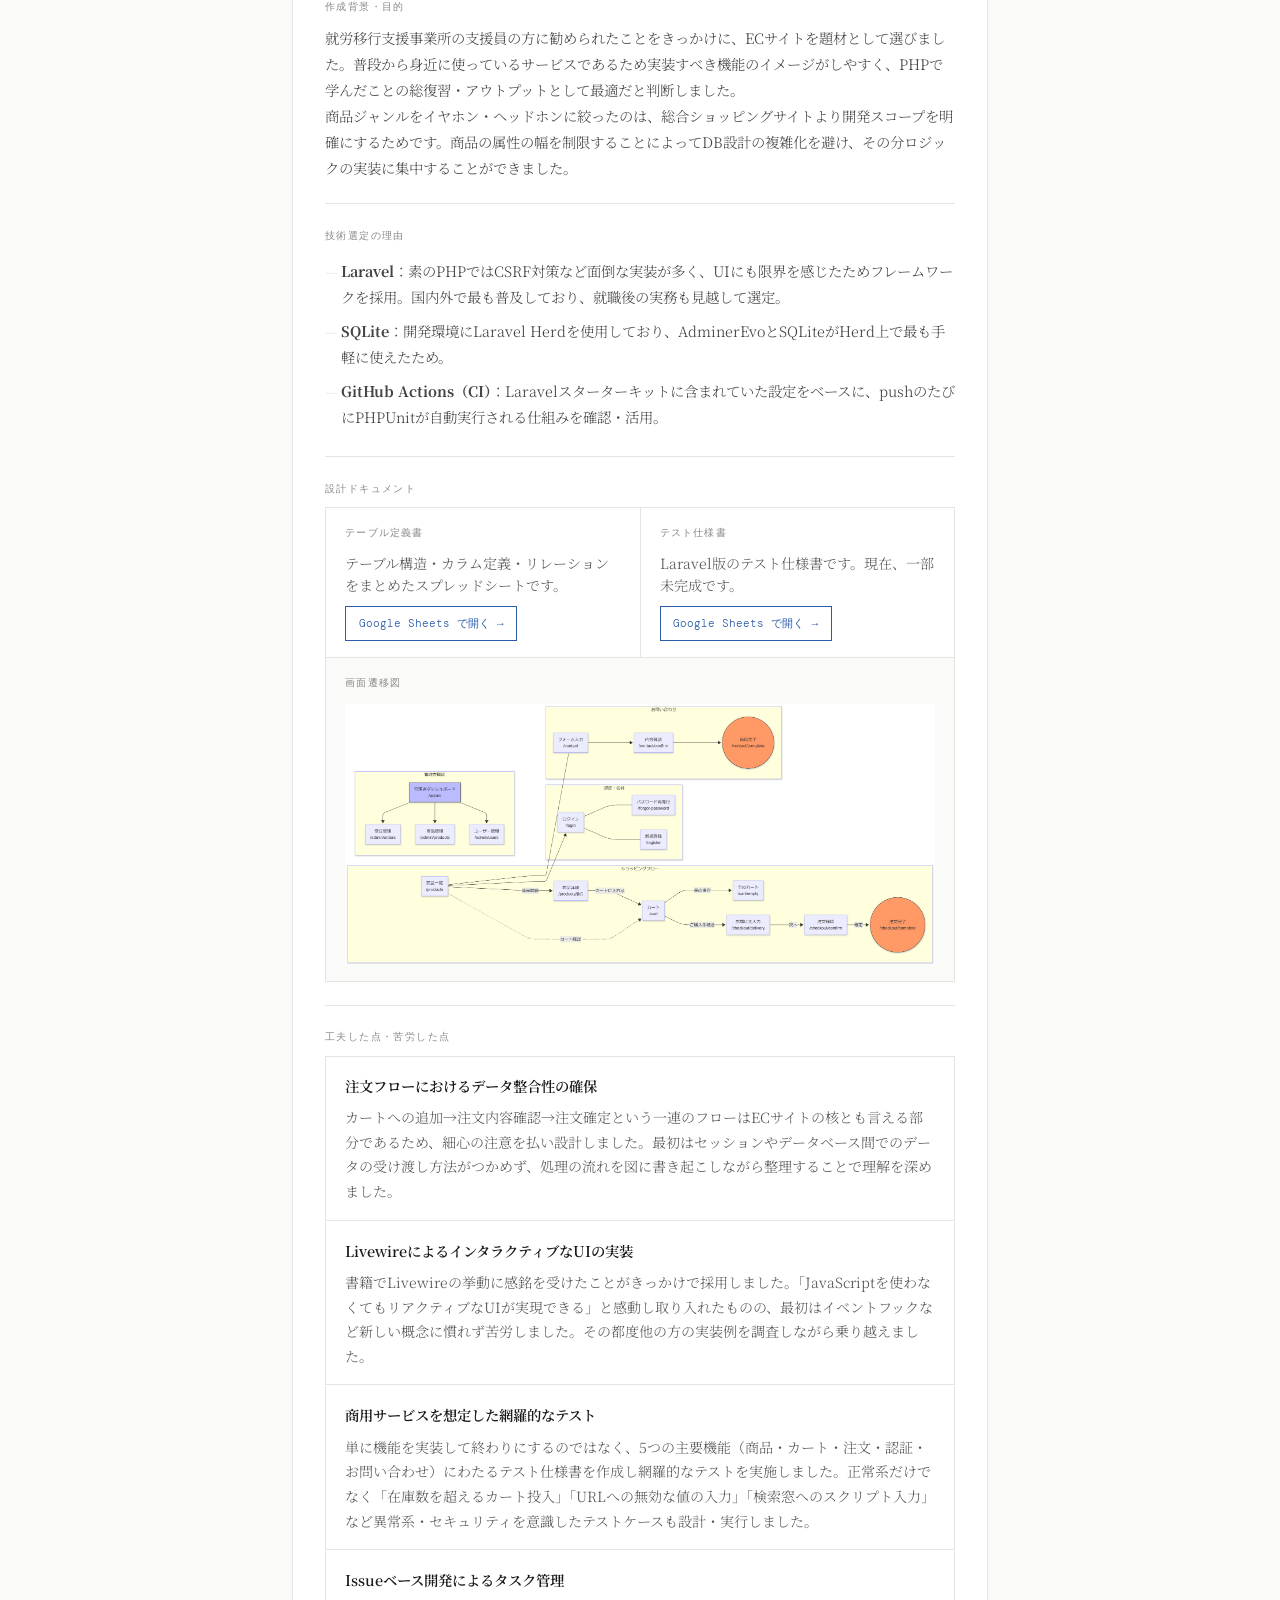
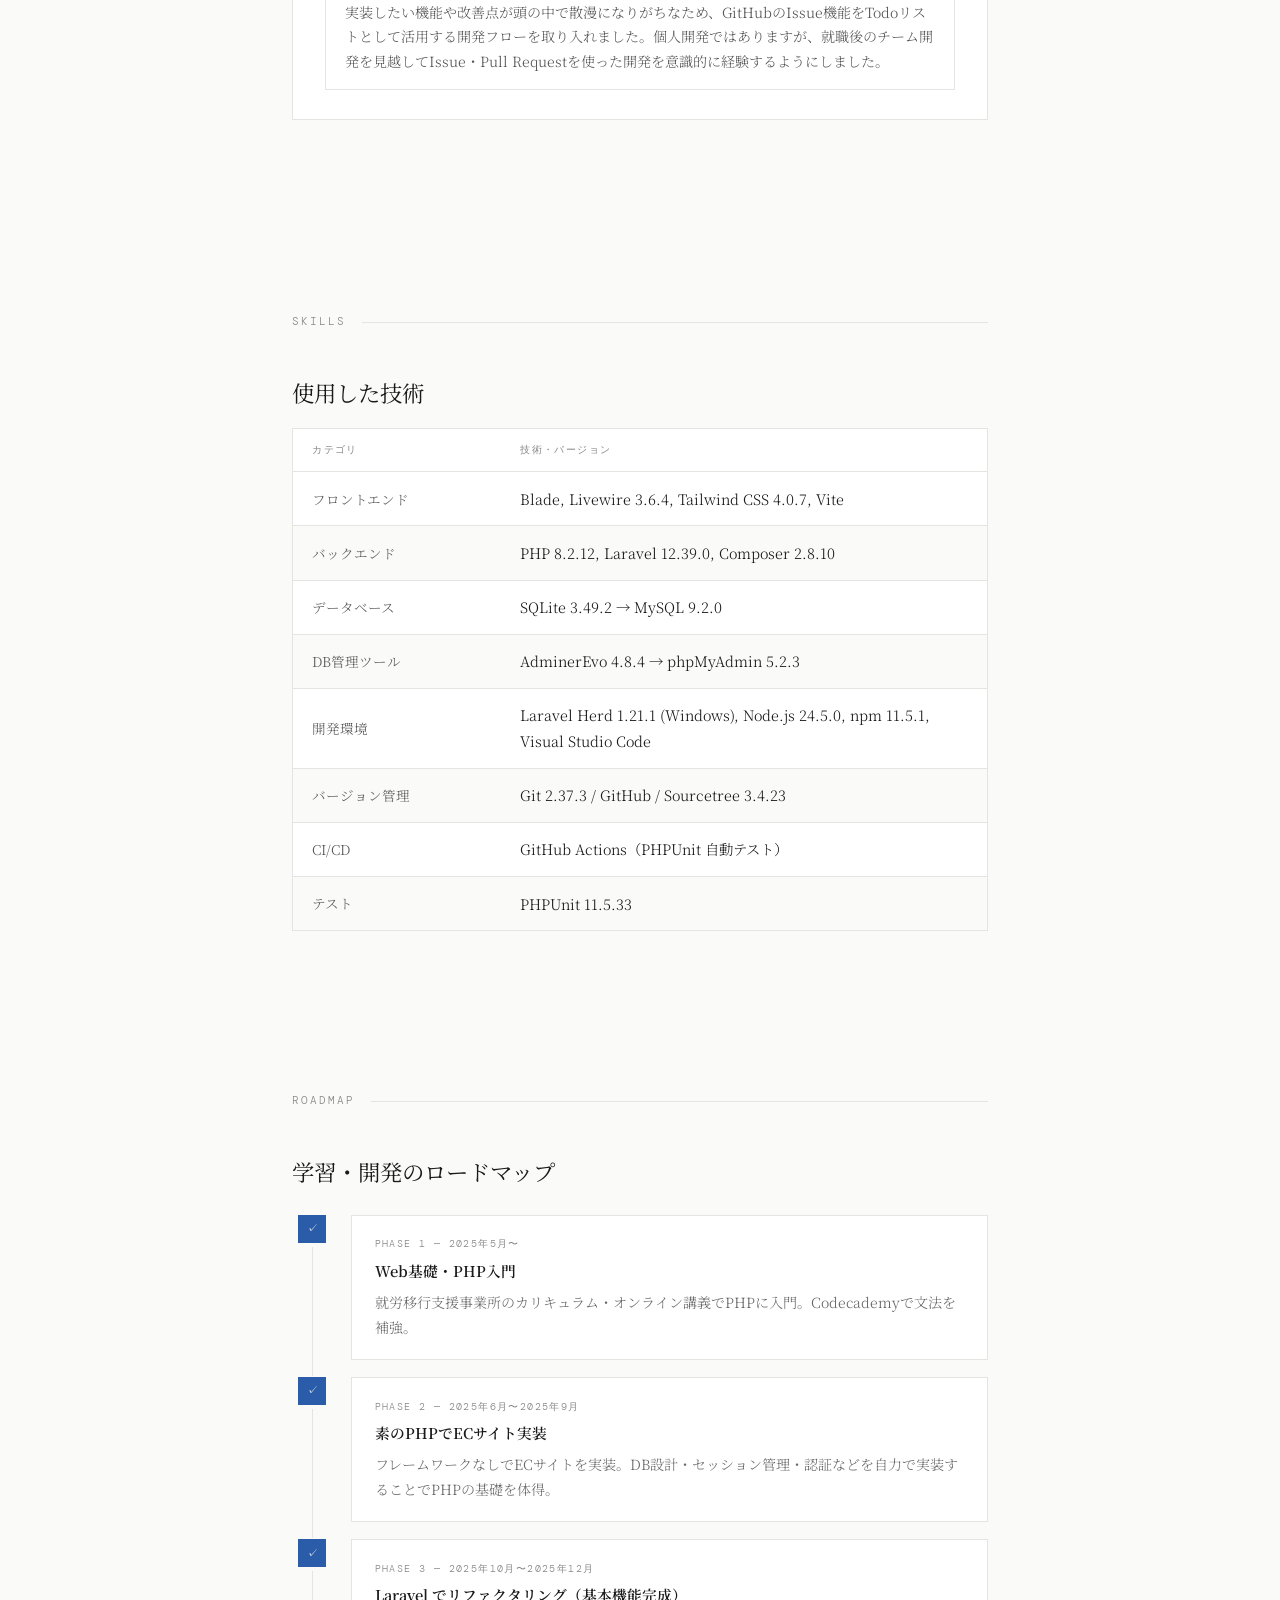
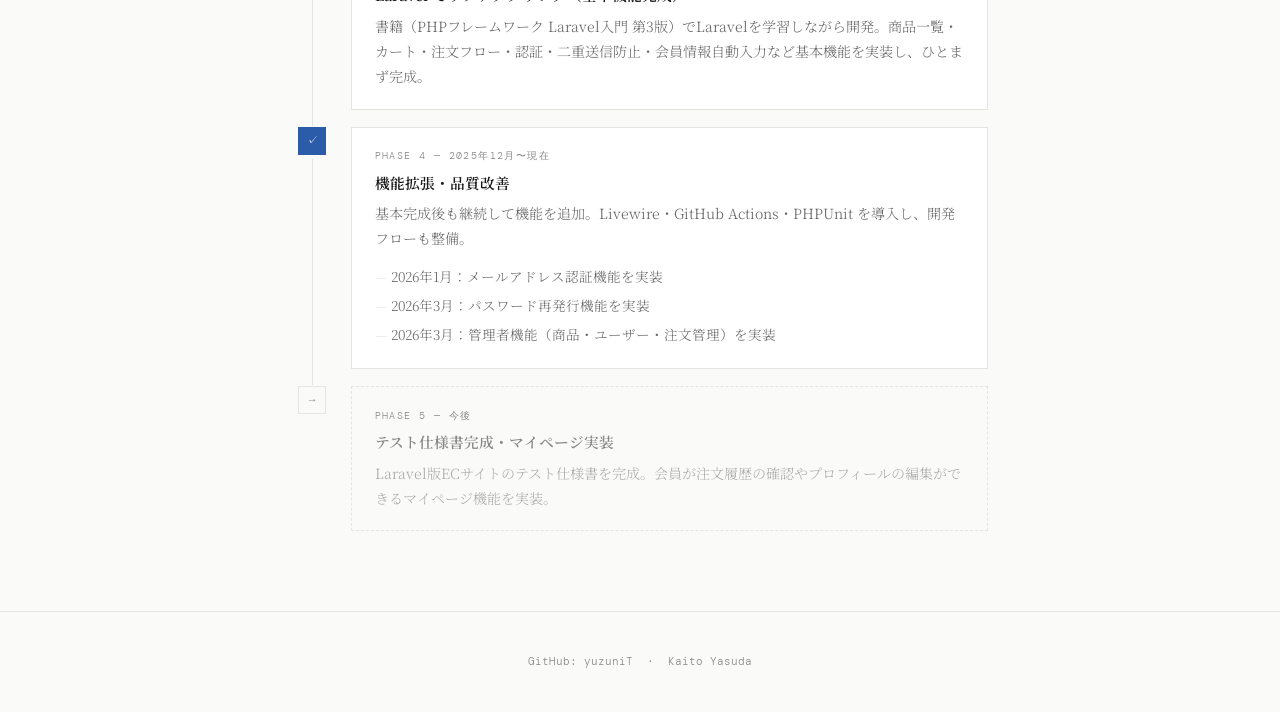
==== commit 01c8c1c9: "テスト仕様書へのリンクをLaravel版のものに更新した" ====
--- a/index.html
+++ b/index.html
@@ -91,7 +91,7 @@
 
         <div class="work-links">
           <a href="https://github.com/yuzuniT/shop_laravel" target="_blank" class="btn">→ GitHub</a>
-          <a class="work-link--disabled" href="#" target="_blank" class="btn">→ アプリを開く（準備中）</a>
+          <a href="#" target="_blank" class="btn work-link--disabled">→ アプリを開く（準備中）</a>
         </div>        
         
         <p class="work-desc">
@@ -219,8 +219,8 @@
             </div>
             <div style="background: var(--card); padding: 1rem 1.2rem; display: flex; flex-direction: column; gap: 0.6rem;">
               <p style="font-family: 'DM Mono', monospace; font-size: 10px; letter-spacing: 0.12em; color: var(--muted); text-transform: uppercase; margin: 0;">テスト仕様書</p>
-              <p style="font-size: 0.88rem; color: #555; margin: 0; line-height: 1.6;">PHP素描き版のテスト仕様書です（Laravel版のテスト仕様書は現在未完成）。</p>
-              <a href="https://docs.google.com/spreadsheets/d/11X4_Hsr9IE6ipQLv1BW6WoUgGWmN8Gpaqcm-onyXw-o/edit?usp=sharing" target="_blank" style="display: inline-flex; align-items: center; gap: 6px; font-family: 'DM Mono', monospace; font-size: 11px; color: var(--accent); text-decoration: none; border: 1px solid var(--accent); padding: 0.4rem 0.8rem; width: fit-content; transition: background 0.2s, color 0.2s;" onmouseover="this.style.background='var(--accent)';this.style.color='white';" onmouseout="this.style.background='';this.style.color='var(--accent)';">Google Sheets で開く →</a>
+              <p style="font-size: 0.88rem; color: #555; margin: 0; line-height: 1.6;">Laravel版のテスト仕様書です。現在、一部未完成です。</p>
+              <a href="https://docs.google.com/spreadsheets/d/1x-DWA07bTPNjzJQuIiTmFq9p_28PMFpa-rlUG70pxYs/edit?usp=sharing" target="_blank" style="display: inline-flex; align-items: center; gap: 6px; font-family: 'DM Mono', monospace; font-size: 11px; color: var(--accent); text-decoration: none; border: 1px solid var(--accent); padding: 0.4rem 0.8rem; width: fit-content; transition: background 0.2s, color 0.2s;" onmouseover="this.style.background='var(--accent)';this.style.color='white';" onmouseout="this.style.background='';this.style.color='var(--accent)';">Google Sheets で開く →</a>
             </div>
           </div>
 
